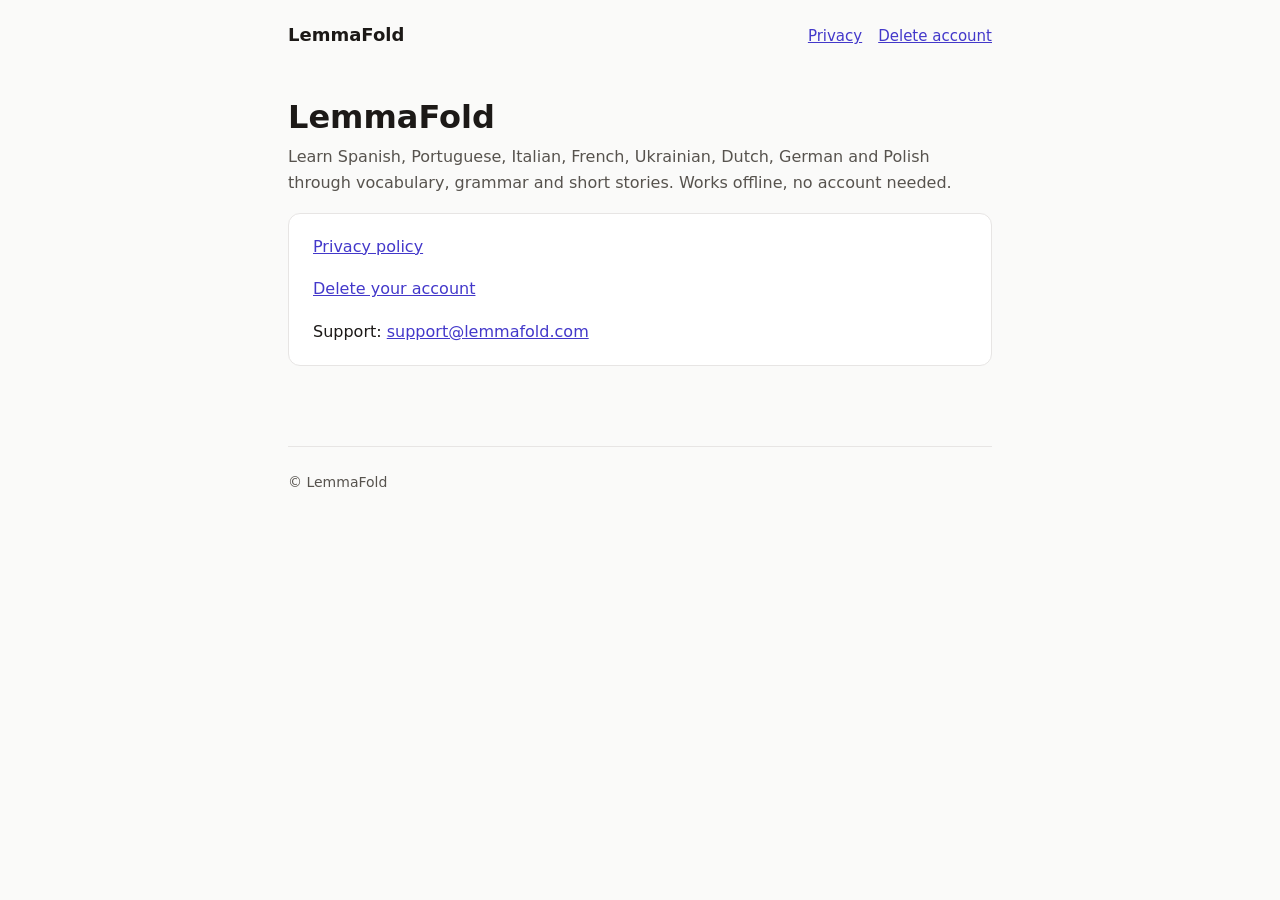
==== index.html @ ff09123e "initial commit" ====
<!doctype html>
<html lang="en">
  <head>
    <meta charset="utf-8" />
    <meta name="viewport" content="width=device-width, initial-scale=1" />
    <title>LemmaFold</title>
    <meta name="description" content="LemmaFold - learn languages through vocabulary, grammar and stories." />
    <link rel="stylesheet" href="style.css" />
  </head>
  <body>
    <header class="site">
      <a class="brand" href="./">LemmaFold</a>
      <nav>
        <a href="privacy.html">Privacy</a>
        <a href="delete-account.html">Delete account</a>
      </nav>
    </header>

    <main>
      <h1>LemmaFold</h1>
      <p class="muted">
        Learn Spanish, Portuguese, Italian, French, Ukrainian, Dutch, German and Polish through
        vocabulary, grammar and short stories. Works offline, no account needed.
      </p>

      <div class="card">
        <p><a href="privacy.html">Privacy policy</a></p>
        <p><a href="delete-account.html">Delete your account</a></p>
        <p>Support: <a href="mailto:support@lemmafold.com">support@lemmafold.com</a></p>
      </div>
    </main>

    <footer>© LemmaFold</footer>
  </body>
</html>
---- style.css ----
:root {
  --bg: #fafaf9;
  --card: #ffffff;
  --fg: #1c1917;
  --fg-muted: #57534e;
  --border: #e7e5e4;
  --accent: #4338ca;
  --danger-bg: #fef2f2;
  --danger-border: #fecaca;
  color-scheme: light dark;
}

@media (prefers-color-scheme: dark) {
  :root {
    --bg: #0c0a09;
    --card: #1c1917;
    --fg: #f5f5f4;
    --fg-muted: #a8a29e;
    --border: #292524;
    --accent: #a5b4fc;
    --danger-bg: #2a1215;
    --danger-border: #5c1d24;
  }
}

* {
  box-sizing: border-box;
}

body {
  margin: 0;
  background: var(--bg);
  color: var(--fg);
  font: 16px/1.65 system-ui, -apple-system, 'Segoe UI', Roboto, sans-serif;
  padding-inline: 16px;
}

main {
  max-width: 44rem;
  margin: 0 auto;
  padding-block: 48px 64px;
}

header.site {
  max-width: 44rem;
  margin: 0 auto;
  padding-block: 20px 0;
  display: flex;
  flex-wrap: wrap;
  gap: 8px 20px;
  align-items: baseline;
}

header.site .brand {
  font-weight: 700;
  font-size: 1.125rem;
  color: var(--fg);
  text-decoration: none;
  margin-right: auto;
}

header.site nav {
  display: flex;
  gap: 16px;
  font-size: 0.9375rem;
}

h1 {
  font-size: 2rem;
  line-height: 1.2;
  margin: 0 0 8px;
}

h2 {
  font-size: 1.25rem;
  margin: 40px 0 8px;
}

h3 {
  font-size: 1rem;
  margin: 24px 0 4px;
}

p,
ul,
ol {
  margin: 0 0 16px;
}

li + li {
  margin-top: 6px;
}

a {
  color: var(--accent);
}

.muted {
  color: var(--fg-muted);
}

.card {
  background: var(--card);
  border: 1px solid var(--border);
  border-radius: 12px;
  padding: 20px 24px;
  margin: 16px 0;
}

.card > :last-child {
  margin-bottom: 0;
}

.card.danger {
  background: var(--danger-bg);
  border-color: var(--danger-border);
}

.table-wrap {
  overflow-x: auto;
  margin: 0 0 16px;
}

table {
  border-collapse: collapse;
  width: 100%;
  min-width: 32rem;
  font-size: 0.9375rem;
}

th,
td {
  text-align: left;
  vertical-align: top;
  padding: 10px 12px;
  border-bottom: 1px solid var(--border);
}

th {
  font-weight: 600;
}

footer {
  max-width: 44rem;
  margin: 0 auto;
  padding-block: 24px 40px;
  border-top: 1px solid var(--border);
  font-size: 0.875rem;
  color: var(--fg-muted);
}
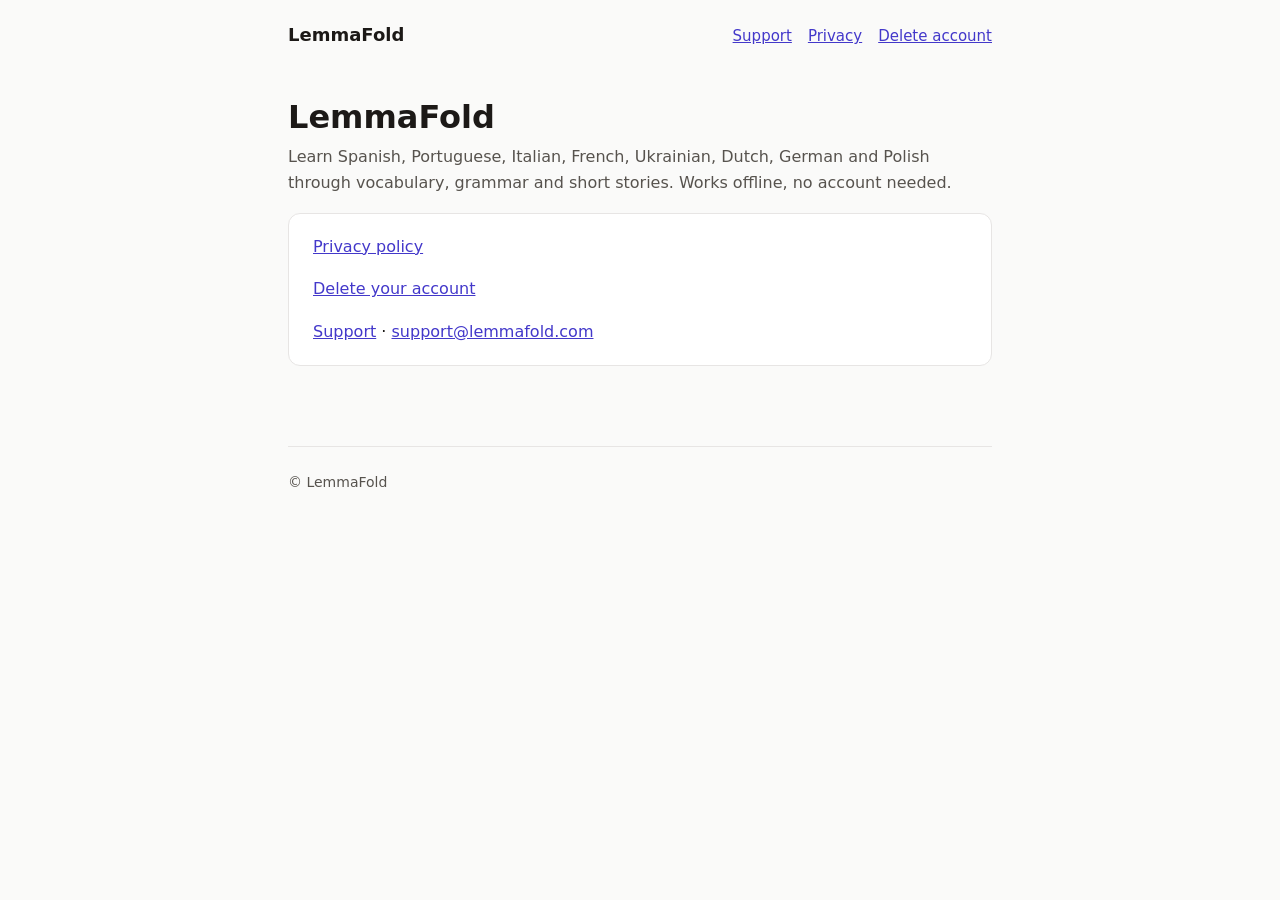
==== commit 3d6fef18: "feat: support page" ====
--- a/index.html
+++ b/index.html
@@ -9,10 +9,11 @@
   </head>
   <body>
     <header class="site">
-      <a class="brand" href="./">LemmaFold</a>
+      <a class="brand" href="/">LemmaFold</a>
       <nav>
-        <a href="privacy.html">Privacy</a>
-        <a href="delete-account.html">Delete account</a>
+        <a href="/support">Support</a>
+        <a href="/privacy">Privacy</a>
+        <a href="/delete-account">Delete account</a>
       </nav>
     </header>
 
@@ -24,9 +25,9 @@
       </p>
 
       <div class="card">
-        <p><a href="privacy.html">Privacy policy</a></p>
-        <p><a href="delete-account.html">Delete your account</a></p>
-        <p>Support: <a href="mailto:support@lemmafold.com">support@lemmafold.com</a></p>
+        <p><a href="/privacy">Privacy policy</a></p>
+        <p><a href="/delete-account">Delete your account</a></p>
+        <p><a href="/support">Support</a> · <a href="mailto:support@lemmafold.com">support@lemmafold.com</a></p>
       </div>
     </main>
 
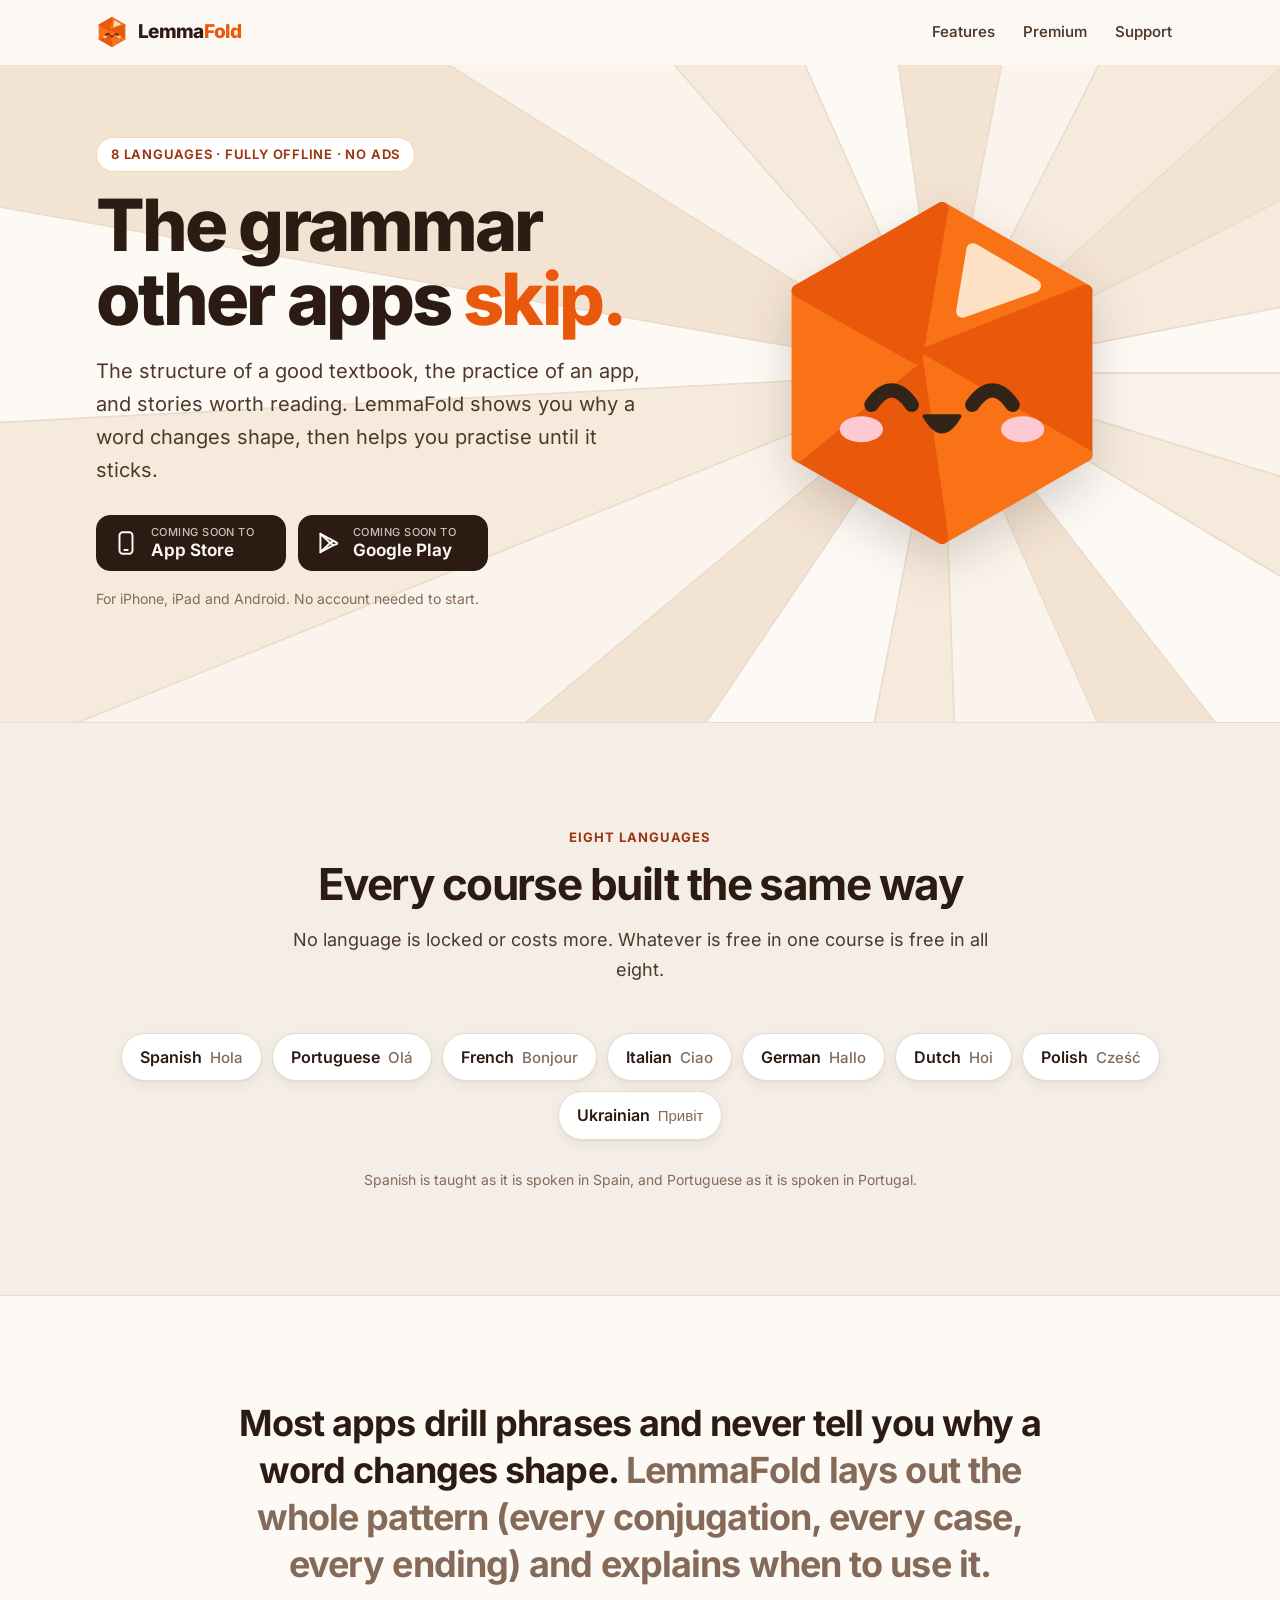
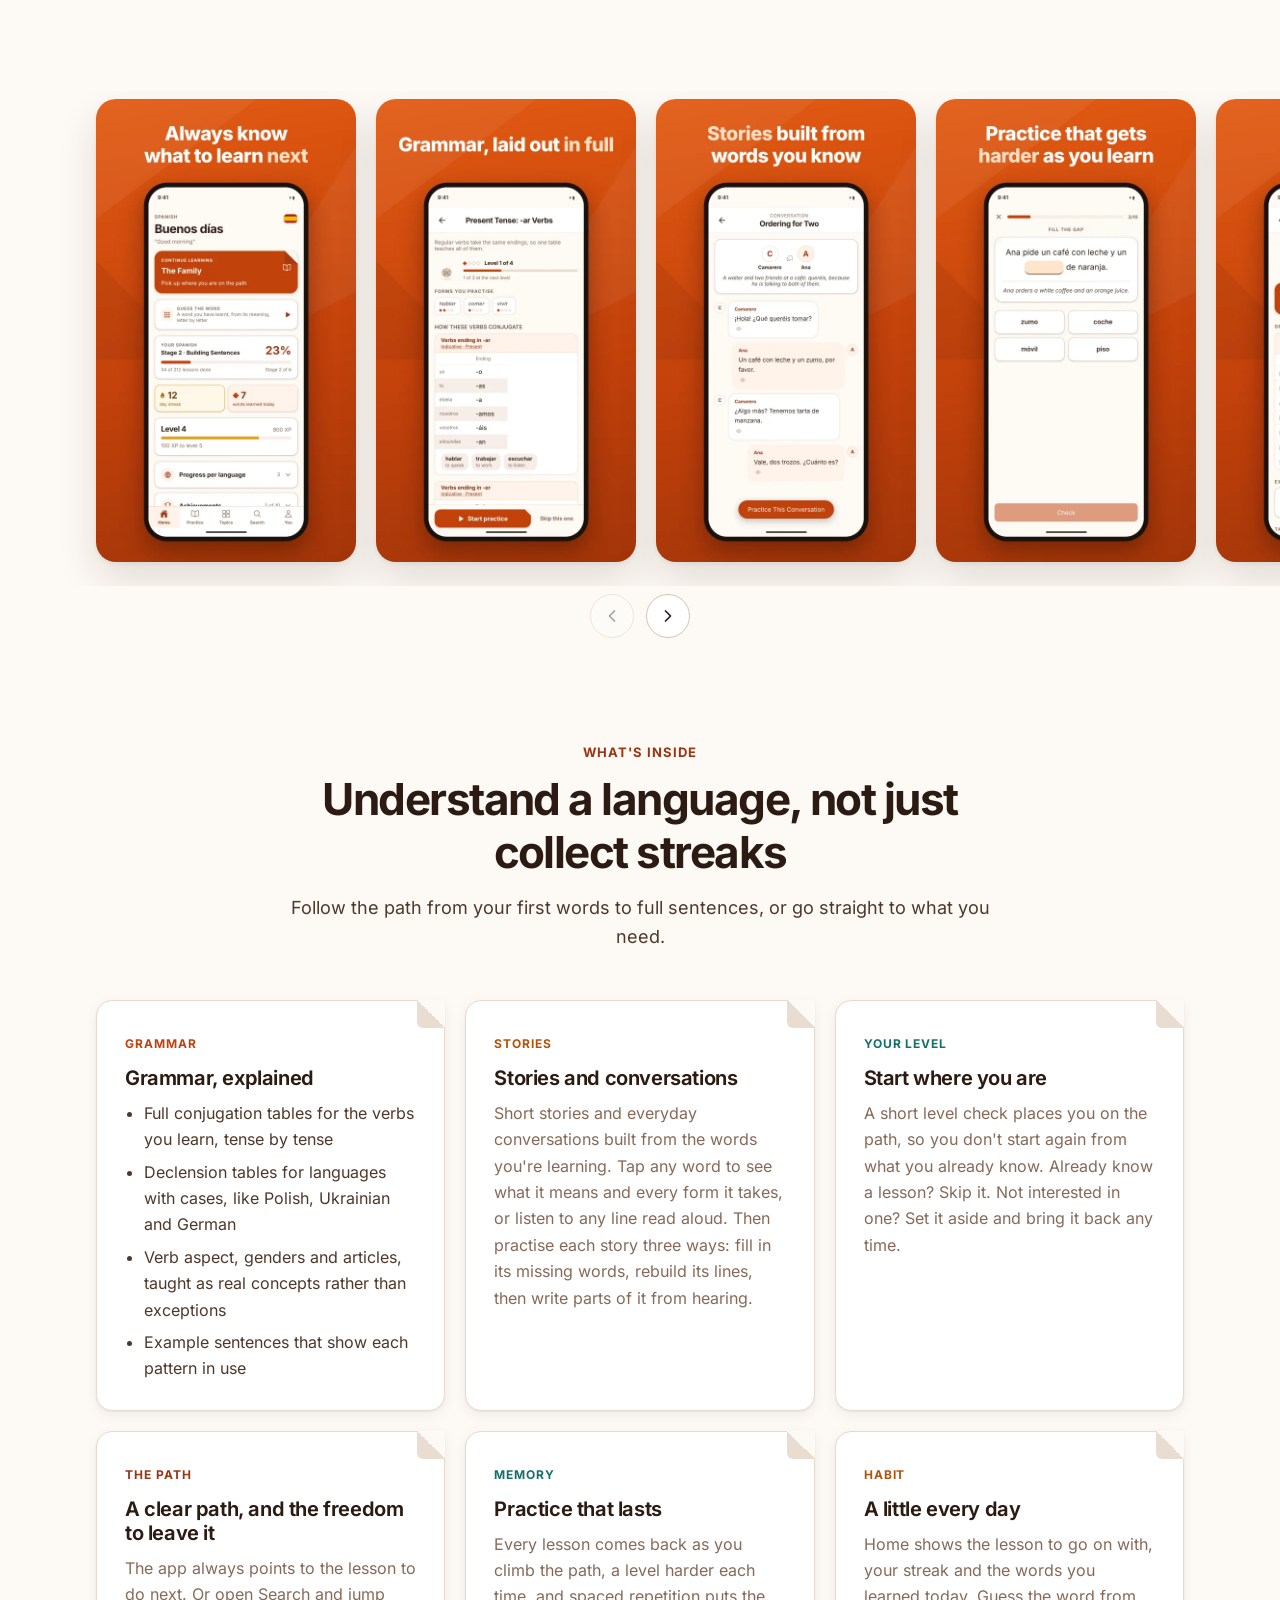
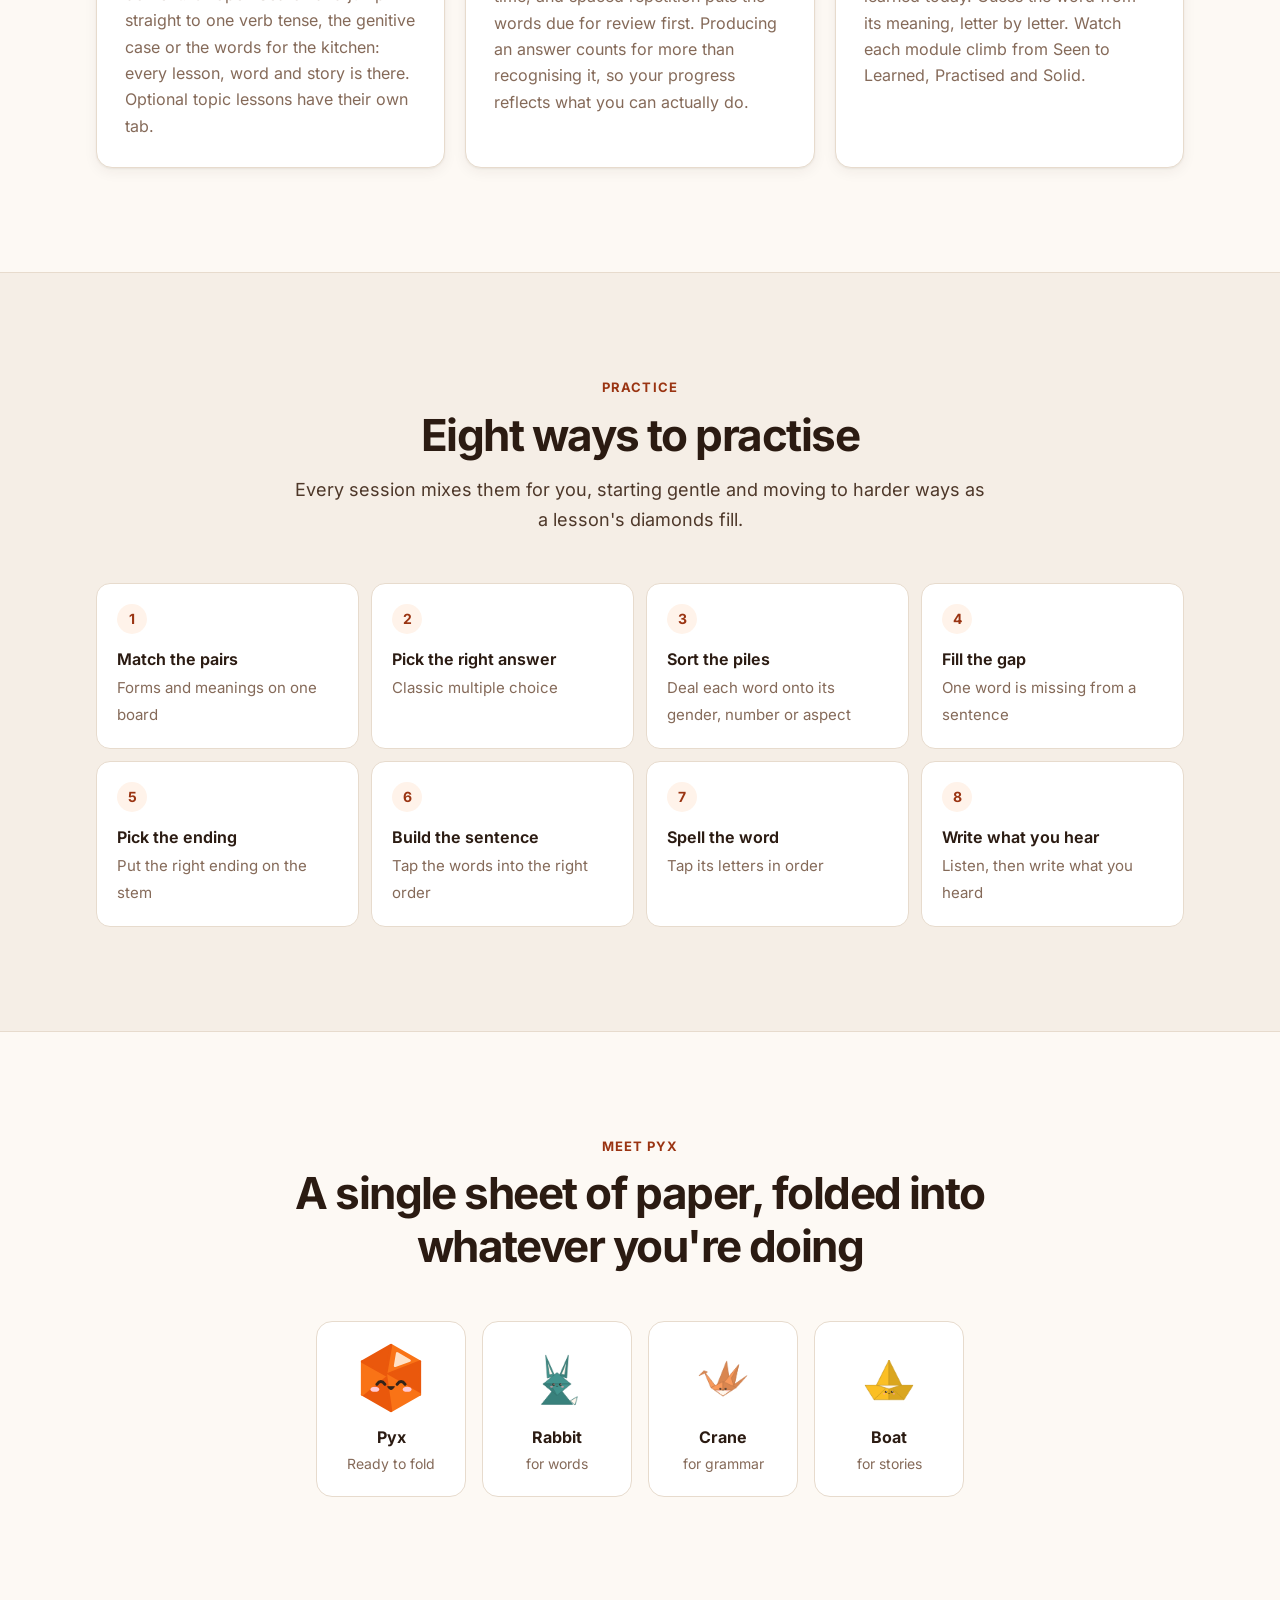
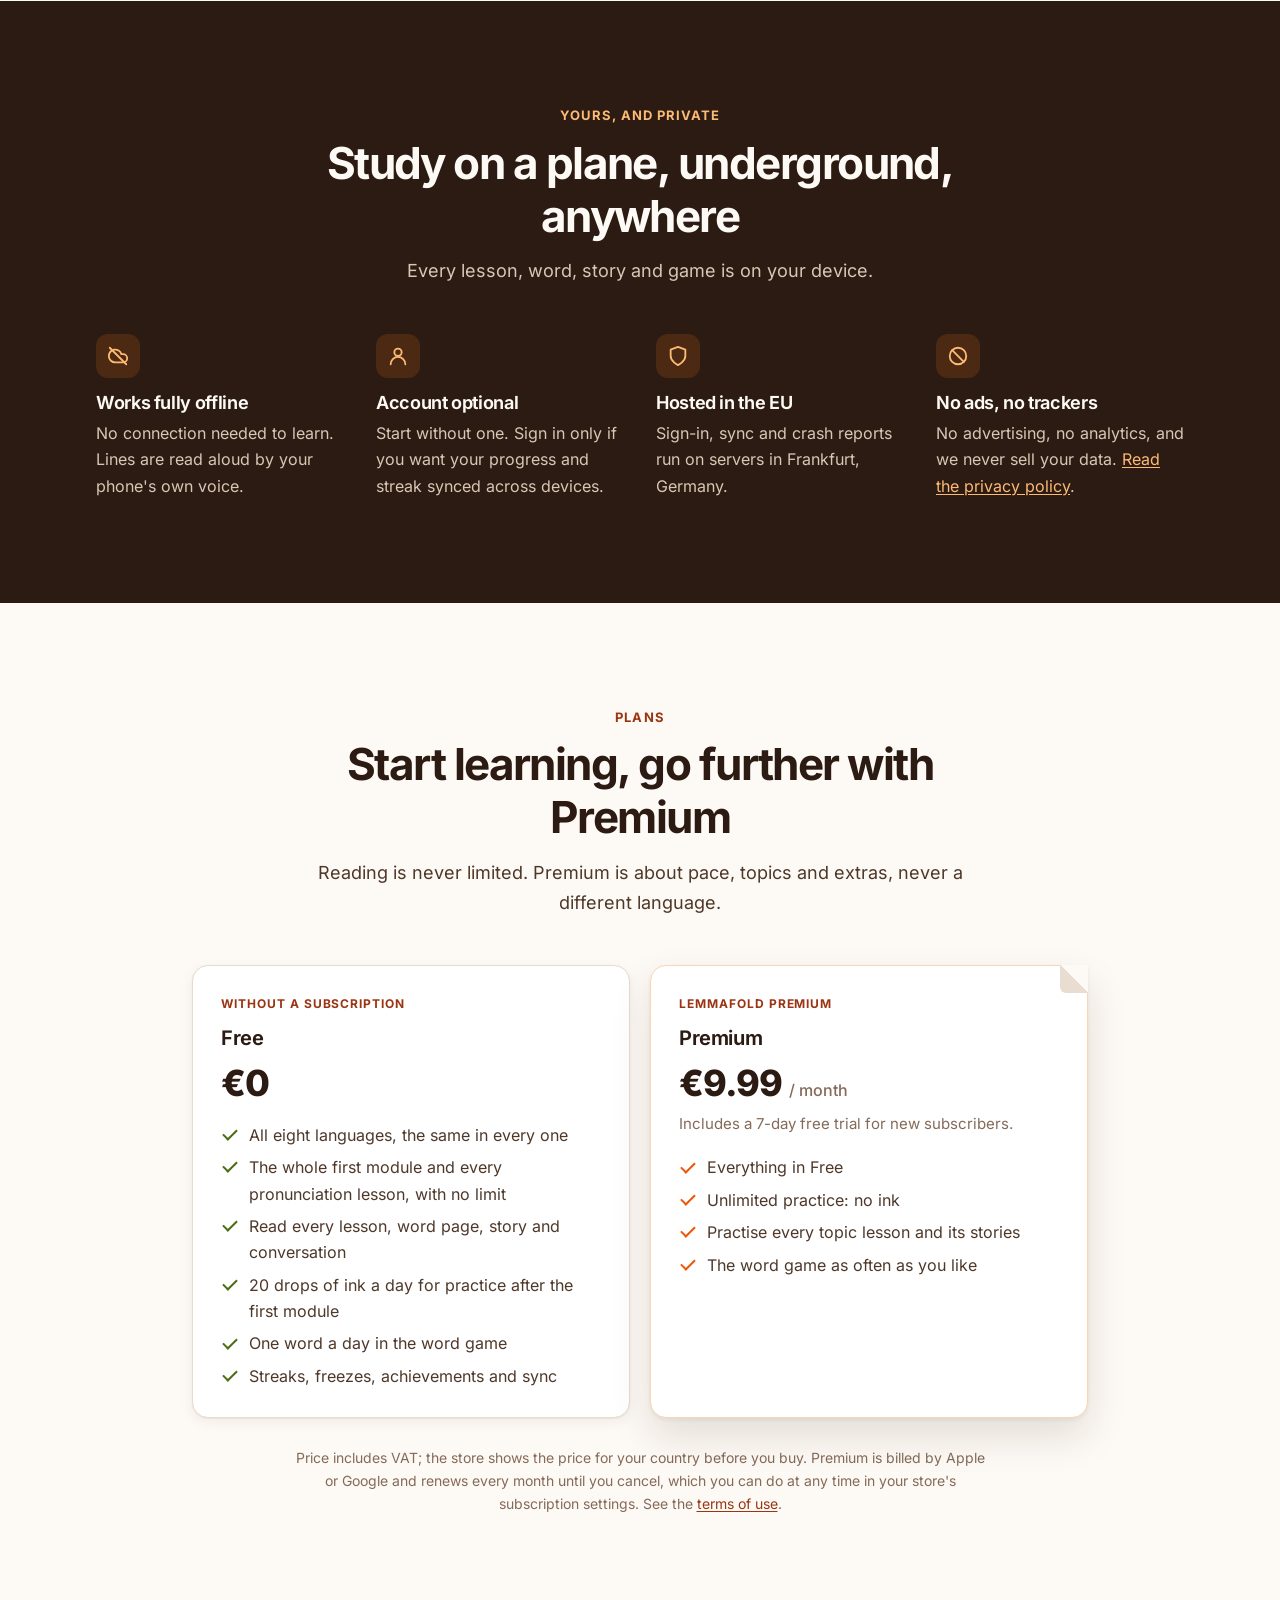
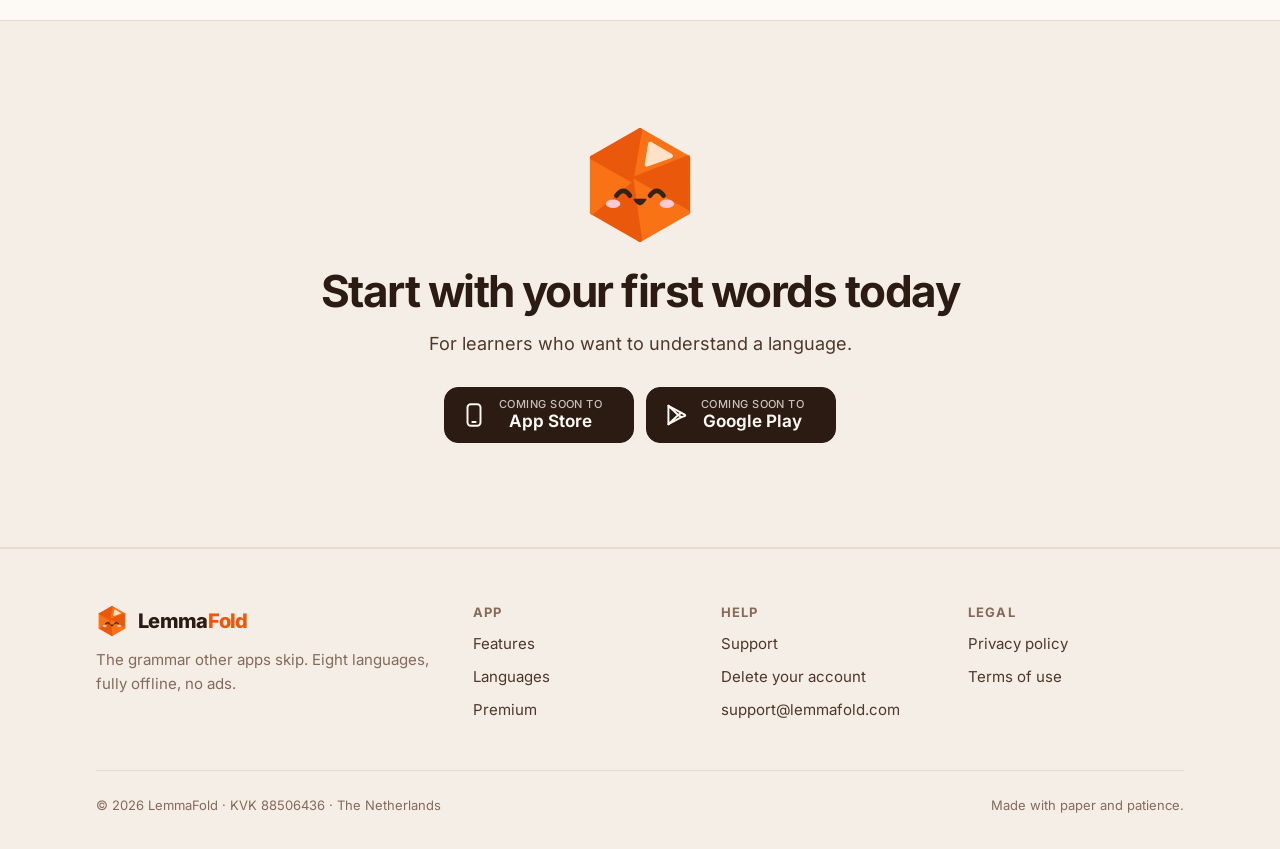
==== commit baf5f42e: "feat: update page design and add ToS" ====
--- a/index.html
+++ b/index.html
@@ -3,34 +3,445 @@
   <head>
     <meta charset="utf-8" />
     <meta name="viewport" content="width=device-width, initial-scale=1" />
-    <title>LemmaFold</title>
-    <meta name="description" content="LemmaFold - learn languages through vocabulary, grammar and stories." />
+    <title>LemmaFold - the grammar other language apps skip</title>
+    <meta
+      name="description"
+      content="Learn Spanish, Portuguese, French, Italian, German, Dutch, Polish or Ukrainian with full grammar tables, stories built from words you know, and eight ways to practise. Fully offline, no ads."
+    />
+    <meta name="theme-color" content="#fdf9f4" media="(prefers-color-scheme: light)" />
+    <meta name="theme-color" content="#1a120d" media="(prefers-color-scheme: dark)" />
+    <link rel="icon" href="assets/pyx.svg" type="image/svg+xml" />
+    <link rel="icon" href="assets/favicon-48.png" sizes="48x48" type="image/png" />
+    <link rel="apple-touch-icon" href="assets/apple-touch-icon.png" />
+    <link rel="canonical" href="https://lemmafold.com/" />
+    <meta property="og:type" content="website" />
+    <meta property="og:site_name" content="LemmaFold" />
+    <meta property="og:title" content="LemmaFold - the grammar other language apps skip" />
+    <meta
+      property="og:description"
+      content="Eight languages, full grammar, stories worth reading. Fully offline, no ads."
+    />
+    <meta property="og:url" content="https://lemmafold.com/" />
+    <meta property="og:image" content="https://lemmafold.com/assets/og-image.png" />
+    <meta property="og:image:width" content="1024" />
+    <meta property="og:image:height" content="500" />
+    <meta name="twitter:card" content="summary_large_image" />
+    <link rel="preload" href="assets/fonts/inter-latin.woff2" as="font" type="font/woff2" crossorigin />
     <link rel="stylesheet" href="style.css" />
   </head>
-  <body>
+  <body class="home">
+    <a class="skip-link" href="#main">Skip to content</a>
+
     <header class="site">
-      <a class="brand" href="/">LemmaFold</a>
-      <nav>
-        <a href="/support">Support</a>
-        <a href="/privacy">Privacy</a>
-        <a href="/delete-account">Delete account</a>
-      </nav>
+      <div class="wrap">
+        <a class="brand wordmark" href="/" aria-label="LemmaFold home">
+          <img src="assets/pyx.svg" alt="" width="32" height="32" />
+          <span>Lemma<span class="fold">Fold</span></span>
+        </a>
+        <nav aria-label="Main">
+          <a class="nav-optional" href="#features">Features</a>
+          <a class="nav-optional" href="#premium">Premium</a>
+          <a href="/support">Support</a>
+        </nav>
+      </div>
     </header>
 
-    <main>
-      <h1>LemmaFold</h1>
-      <p class="muted">
-        Learn Spanish, Portuguese, Italian, French, Ukrainian, Dutch, German and Polish through
-        vocabulary, grammar and short stories. Works offline, no account needed.
-      </p>
-
-      <div class="card">
-        <p><a href="/privacy">Privacy policy</a></p>
-        <p><a href="/delete-account">Delete your account</a></p>
-        <p><a href="/support">Support</a> · <a href="mailto:support@lemmafold.com">support@lemmafold.com</a></p>
+    <main id="main">
+      <!-- Hero -->
+      <section class="hero">
+        <div class="wrap">
+          <div class="hero-art">
+            <svg class="rays" viewBox="-1200 -1200 2400 2400" aria-hidden="true" focusable="false">
+              <style>
+                .r1 { fill: var(--ray-1); } .r2 { fill: var(--ray-2); }
+                .r3 { fill: var(--ray-3); } .r4 { fill: var(--ray-4); }
+                .rays g { stroke: var(--ray-line); stroke-width: 1.5; }
+              </style>
+              <g>
+                <polygon class="r1" points="0,0 1700,0 1626,497" />
+                <polygon class="r2" points="0,0 1626,497 1457,876" />
+                <polygon class="r3" points="0,0 1457,876 1047,1340" />
+                <polygon class="r4" points="0,0 1047,1340 691,1553" />
+                <polygon class="r1" points="0,0 691,1553 59,1699" />
+                <polygon class="r2" points="0,0 59,1699 -324,1669" />
+                <polygon class="r3" points="0,0 -324,1669 -951,1409" />
+                <polygon class="r4" points="0,0 -951,1409 -1302,1093" />
+                <polygon class="r1" points="0,0 -1302,1093 -1576,637" />
+                <polygon class="r2" points="0,0 -1576,637 -1698,89" />
+                <polygon class="r3" points="0,0 -1698,89 -1674,-295" />
+                <polygon class="r4" points="0,0 -1674,-295 -1442,-901" />
+                <polygon class="r1" points="0,0 -1442,-901 -1115,-1283" />
+                <polygon class="r2" points="0,0 -1115,-1283 -691,-1553" />
+                <polygon class="r3" points="0,0 -691,-1553 -237,-1683" />
+                <polygon class="r4" points="0,0 -237,-1683 324,-1669" />
+                <polygon class="r1" points="0,0 324,-1669 772,-1515" />
+                <polygon class="r2" points="0,0 772,-1515 1263,-1138" />
+                <polygon class="r4" points="0,0 1263,-1138 1515,-772" />
+                <polygon class="r2" points="0,0 1515,-772 1669,-324" />
+                <polygon class="r3" points="0,0 1669,-324 1700,0" />
+              </g>
+            </svg>
+            <img class="pyx" src="assets/pyx.svg" alt="Pyx, LemmaFold's folded-paper mascot, smiling" width="360" height="360" />
+          </div>
+
+          <div class="hero-copy">
+            <span class="eyebrow">8 languages · fully offline · no ads</span>
+            <h1>The grammar other apps <em>skip.</em></h1>
+            <p class="lede">
+              The structure of a good textbook, the practice of an app, and stories worth reading.
+              LemmaFold shows you why a word changes shape, then helps you practise until it sticks.
+            </p>
+            <!--
+              Store buttons. When a store listing goes live, turn its <span class="store"> into
+              <a class="store" href="..."> and change "Coming soon to" to "Download on" / "Get it on":
+              Google Play: https://play.google.com/store/apps/details?id=com.lemmafold.app
+              App Store:   https://apps.apple.com/app/id<APP_ID>
+            -->
+            <div class="stores">
+              <span class="store" aria-label="Coming soon to the App Store">
+                <svg viewBox="0 0 24 24" fill="none" stroke="currentColor" stroke-width="1.8" stroke-linecap="round" stroke-linejoin="round" aria-hidden="true"><rect x="6" y="2" width="12" height="20" rx="3" /><path d="M10.5 18.5h3" /></svg>
+                <span><small>Coming soon to</small><b>App Store</b></span>
+              </span>
+              <span class="store" aria-label="Coming soon to Google Play">
+                <svg viewBox="0 0 24 24" fill="none" stroke="currentColor" stroke-width="1.8" stroke-linecap="round" stroke-linejoin="round" aria-hidden="true"><path d="M5 3.5v17l9-8.5-9-8.5z" /><path d="M5 3.5 17 10l-3 2M5 20.5 17 14l-3-2" /><path d="m17 10 3 1.6c.7.4.7 1 0 1.4L17 14" /></svg>
+                <span><small>Coming soon to</small><b>Google Play</b></span>
+              </span>
+            </div>
+            <p class="fine">For iPhone, iPad and Android. No account needed to start.</p>
+          </div>
+        </div>
+      </section>
+
+      <!-- Languages -->
+      <section class="band tint" id="languages" aria-labelledby="languages-title">
+        <div class="wrap">
+          <div class="section-head">
+            <span class="kicker">Eight languages</span>
+            <h2 id="languages-title">Every course built the same way</h2>
+            <p>No language is locked or costs more. Whatever is free in one course is free in all eight.</p>
+          </div>
+          <ul class="languages">
+            <li>Spanish <span lang="es">Hola</span></li>
+            <li>Portuguese <span lang="pt">Olá</span></li>
+            <li>French <span lang="fr">Bonjour</span></li>
+            <li>Italian <span lang="it">Ciao</span></li>
+            <li>German <span lang="de">Hallo</span></li>
+            <li>Dutch <span lang="nl">Hoi</span></li>
+            <li>Polish <span lang="pl">Cześć</span></li>
+            <li>Ukrainian <span lang="uk">Привіт</span></li>
+          </ul>
+          <p class="small-print">Spanish is taught as it is spoken in Spain, and Portuguese as it is spoken in Portugal.</p>
+        </div>
+      </section>
+
+      <!-- Statement -->
+      <section class="band">
+        <div class="wrap">
+          <p class="statement">
+            Most apps drill phrases and never tell you why a word changes shape.
+            <span>LemmaFold lays out the whole pattern (every conjugation, every case, every
+            ending) and explains when to use it.</span>
+          </p>
+        </div>
+      </section>
+
+      <!-- Screenshots -->
+      <section class="gallery" aria-label="Screenshots of the app">
+        <ul class="gallery-track" id="gallery" tabindex="0">
+          <li><img src="assets/screens/01-home.webp" width="540" height="960" loading="lazy" alt="Home screen: always know what to learn next, with your streak, words learned today and progress through the path" /></li>
+          <li><img src="assets/screens/02-grammar.webp" width="540" height="960" loading="lazy" alt="A grammar lesson laid out in full, with a complete conjugation table" /></li>
+          <li><img src="assets/screens/03-stories.webp" width="540" height="960" loading="lazy" alt="A short story built from words you know" /></li>
+          <li><img src="assets/screens/04-practice.webp" width="540" height="960" loading="lazy" alt="A practice question that gets harder as you learn" /></li>
+          <li><img src="assets/screens/05-word.webp" width="540" height="960" loading="lazy" alt="A word page showing every form of the word" /></li>
+          <li><img src="assets/screens/06-level-check.webp" width="540" height="960" loading="lazy" alt="The level check, to start at your level" /></li>
+          <li><img src="assets/screens/07-topics.webp" width="540" height="960" loading="lazy" alt="Topic lessons you choose, beside the main path" /></li>
+          <li><img src="assets/screens/08-languages.webp" width="540" height="960" loading="lazy" alt="The eight languages, offline and ad-free" /></li>
+        </ul>
+        <div class="gallery-nav">
+          <button type="button" data-dir="-1" aria-label="Previous screenshots" aria-controls="gallery">
+            <svg viewBox="0 0 24 24" fill="none" stroke="currentColor" stroke-width="2" stroke-linecap="round" stroke-linejoin="round" aria-hidden="true"><path d="m15 18-6-6 6-6" /></svg>
+          </button>
+          <button type="button" data-dir="1" aria-label="Next screenshots" aria-controls="gallery">
+            <svg viewBox="0 0 24 24" fill="none" stroke="currentColor" stroke-width="2" stroke-linecap="round" stroke-linejoin="round" aria-hidden="true"><path d="m9 18 6-6-6-6" /></svg>
+          </button>
+        </div>
+      </section>
+
+      <!-- Features -->
+      <section class="band" id="features" aria-labelledby="features-title">
+        <div class="wrap">
+          <div class="section-head">
+            <span class="kicker">What's inside</span>
+            <h2 id="features-title">Understand a language, not just collect streaks</h2>
+            <p>Follow the path from your first words to full sentences, or go straight to what you need.</p>
+          </div>
+
+          <div class="grid three">
+            <article class="paper folded">
+              <span class="tag grammar">Grammar</span>
+              <h3>Grammar, explained</h3>
+              <ul>
+                <li>Full conjugation tables for the verbs you learn, tense by tense</li>
+                <li>Declension tables for languages with cases, like Polish, Ukrainian and German</li>
+                <li>Verb aspect, genders and articles, taught as real concepts rather than exceptions</li>
+                <li>Example sentences that show each pattern in use</li>
+              </ul>
+            </article>
+
+            <article class="paper folded">
+              <span class="tag stories">Stories</span>
+              <h3>Stories and conversations</h3>
+              <p class="muted">
+                Short stories and everyday conversations built from the words you're learning. Tap any
+                word to see what it means and every form it takes, or listen to any line read aloud.
+                Then practise each story three ways: fill in its missing words, rebuild its lines, then
+                write parts of it from hearing.
+              </p>
+            </article>
+
+            <article class="paper folded">
+              <span class="tag vocabulary">Your level</span>
+              <h3>Start where you are</h3>
+              <p class="muted">
+                A short level check places you on the path, so you don't start again from what you
+                already know. Already know a lesson? Skip it. Not interested in one? Set it aside and
+                bring it back any time.
+              </p>
+            </article>
+
+            <article class="paper folded">
+              <span class="tag">The path</span>
+              <h3>A clear path, and the freedom to leave it</h3>
+              <p class="muted">
+                The app always points to the lesson to do next. Or open Search and jump straight to one
+                verb tense, the genitive case or the words for the kitchen: every lesson, word and story
+                is there. Optional topic lessons have their own tab.
+              </p>
+            </article>
+
+            <article class="paper folded">
+              <span class="tag vocabulary">Memory</span>
+              <h3>Practice that lasts</h3>
+              <p class="muted">
+                Every lesson comes back as you climb the path, a level harder each time, and spaced
+                repetition puts the words due for review first. Producing an answer counts for more than
+                recognising it, so your progress reflects what you can actually do.
+              </p>
+            </article>
+
+            <article class="paper folded">
+              <span class="tag stories">Habit</span>
+              <h3>A little every day</h3>
+              <p class="muted">
+                Home shows the lesson to go on with, your streak and the words you learned today. Guess
+                the word from its meaning, letter by letter. Watch each module climb from Seen to
+                Learned, Practised and Solid.
+              </p>
+            </article>
+          </div>
+        </div>
+      </section>
+
+      <!-- Practice modes -->
+      <section class="band tint" aria-labelledby="modes-title">
+        <div class="wrap">
+          <div class="section-head">
+            <span class="kicker">Practice</span>
+            <h2 id="modes-title">Eight ways to practise</h2>
+            <p>Every session mixes them for you, starting gentle and moving to harder ways as a lesson's diamonds fill.</p>
+          </div>
+          <ol class="modes">
+            <li><b>Match the pairs</b><span>Forms and meanings on one board</span></li>
+            <li><b>Pick the right answer</b><span>Classic multiple choice</span></li>
+            <li><b>Sort the piles</b><span>Deal each word onto its gender, number or aspect</span></li>
+            <li><b>Fill the gap</b><span>One word is missing from a sentence</span></li>
+            <li><b>Pick the ending</b><span>Put the right ending on the stem</span></li>
+            <li><b>Build the sentence</b><span>Tap the words into the right order</span></li>
+            <li><b>Spell the word</b><span>Tap its letters in order</span></li>
+            <li><b>Write what you hear</b><span>Listen, then write what you heard</span></li>
+          </ol>
+        </div>
+      </section>
+
+      <!-- Meet Pyx -->
+      <section class="band" aria-labelledby="pyx-title">
+        <div class="wrap">
+          <div class="section-head">
+            <span class="kicker">Meet Pyx</span>
+            <h2 id="pyx-title">A single sheet of paper, folded into whatever you're doing</h2>
+          </div>
+          <ul class="pyx-row">
+            <li><img src="assets/pyx.svg" alt="" width="72" height="72" /><b>Pyx</b><span>Ready to fold</span></li>
+            <li><img src="assets/pyx/rabbit.png" alt="" width="72" height="72" /><b>Rabbit</b><span>for words</span></li>
+            <li><img src="assets/pyx/crane.png" alt="" width="72" height="72" /><b>Crane</b><span>for grammar</span></li>
+            <li><img src="assets/pyx/boat.png" alt="" width="72" height="72" /><b>Boat</b><span>for stories</span></li>
+          </ul>
+        </div>
+      </section>
+
+      <!-- Private -->
+      <section class="band ink" aria-labelledby="private-title">
+        <div class="wrap">
+          <div class="section-head">
+            <span class="kicker">Yours, and private</span>
+            <h2 id="private-title">Study on a plane, underground, anywhere</h2>
+            <p>Every lesson, word, story and game is on your device.</p>
+          </div>
+          <div class="points">
+            <div>
+              <div class="icon"><svg viewBox="0 0 24 24" fill="none" stroke="currentColor" stroke-width="2" stroke-linecap="round" stroke-linejoin="round" aria-hidden="true"><path d="M17.5 19H9a7 7 0 1 1 6.71-9h1.79a4.5 4.5 0 1 1 0 9Z" /><path d="m3 3 18 18" /></svg></div>
+              <h3>Works fully offline</h3>
+              <p>No connection needed to learn. Lines are read aloud by your phone's own voice.</p>
+            </div>
+            <div>
+              <div class="icon"><svg viewBox="0 0 24 24" fill="none" stroke="currentColor" stroke-width="2" stroke-linecap="round" stroke-linejoin="round" aria-hidden="true"><circle cx="12" cy="8" r="4" /><path d="M4 21a8 8 0 0 1 16 0" /></svg></div>
+              <h3>Account optional</h3>
+              <p>Start without one. Sign in only if you want your progress and streak synced across devices.</p>
+            </div>
+            <div>
+              <div class="icon"><svg viewBox="0 0 24 24" fill="none" stroke="currentColor" stroke-width="2" stroke-linecap="round" stroke-linejoin="round" aria-hidden="true"><path d="M12 22s8-4 8-10V5l-8-3-8 3v7c0 6 8 10 8 10Z" /></svg></div>
+              <h3>Hosted in the EU</h3>
+              <p>Sign-in, sync and crash reports run on servers in Frankfurt, Germany.</p>
+            </div>
+            <div>
+              <div class="icon"><svg viewBox="0 0 24 24" fill="none" stroke="currentColor" stroke-width="2" stroke-linecap="round" stroke-linejoin="round" aria-hidden="true"><circle cx="12" cy="12" r="9" /><path d="m5.7 5.7 12.6 12.6" /></svg></div>
+              <h3>No ads, no trackers</h3>
+              <p>No advertising, no analytics, and we never sell your data. <a href="/privacy">Read the privacy policy</a>.</p>
+            </div>
+          </div>
+        </div>
+      </section>
+
+      <!-- Premium -->
+      <section class="band" id="premium" aria-labelledby="premium-title">
+        <div class="wrap">
+          <div class="section-head">
+            <span class="kicker">Plans</span>
+            <h2 id="premium-title">Start learning, go further with Premium</h2>
+            <p>Reading is never limited. Premium is about pace, topics and extras, never a different language.</p>
+          </div>
+
+          <div class="plans">
+            <article class="paper plan">
+              <span class="tag">Without a subscription</span>
+              <h3>Free</h3>
+              <p class="price">€0</p>
+              <ul>
+                <li>All eight languages, the same in every one</li>
+                <li>The whole first module and every pronunciation lesson, with no limit</li>
+                <li>Read every lesson, word page, story and conversation</li>
+                <li>20 drops of ink a day for practice after the first module</li>
+                <li>One word a day in the word game</li>
+                <li>Streaks, freezes, achievements and sync</li>
+              </ul>
+            </article>
+
+            <article class="paper plan premium folded">
+              <span class="tag">LemmaFold Premium</span>
+              <h3>Premium</h3>
+              <p class="price">€9.99 <small>/ month</small></p>
+              <p class="trial">Includes a 7-day free trial for new subscribers.</p>
+              <ul>
+                <li>Everything in Free</li>
+                <li>Unlimited practice: no ink</li>
+                <li>Practise every topic lesson and its stories</li>
+                <li>The word game as often as you like</li>
+              </ul>
+            </article>
+          </div>
+
+          <p class="small-print">
+            Price includes VAT; the store shows the price for your country before you buy. Premium is
+            billed by Apple or Google and renews every month until you cancel, which you can do at
+            any time in your store's subscription settings. See the <a href="/terms#subscriptions">terms of use</a>.
+          </p>
+        </div>
+      </section>
+
+      <!-- CTA -->
+      <section class="band tint cta">
+        <div class="wrap">
+          <img class="pyx" src="assets/pyx.svg" alt="" width="120" height="120" />
+          <h2>Start with your first words today</h2>
+          <p>For learners who want to understand a language.</p>
+          <div class="stores">
+            <span class="store" aria-label="Coming soon to the App Store">
+              <svg viewBox="0 0 24 24" fill="none" stroke="currentColor" stroke-width="1.8" stroke-linecap="round" stroke-linejoin="round" aria-hidden="true"><rect x="6" y="2" width="12" height="20" rx="3" /><path d="M10.5 18.5h3" /></svg>
+              <span><small>Coming soon to</small><b>App Store</b></span>
+            </span>
+            <span class="store" aria-label="Coming soon to Google Play">
+              <svg viewBox="0 0 24 24" fill="none" stroke="currentColor" stroke-width="1.8" stroke-linecap="round" stroke-linejoin="round" aria-hidden="true"><path d="M5 3.5v17l9-8.5-9-8.5z" /><path d="M5 3.5 17 10l-3 2M5 20.5 17 14l-3-2" /><path d="m17 10 3 1.6c.7.4.7 1 0 1.4L17 14" /></svg>
+              <span><small>Coming soon to</small><b>Google Play</b></span>
+            </span>
+          </div>
+        </div>
+      </section>
+    </main>
+
+    <footer class="site">
+      <div class="wrap">
+        <div class="footer-grid">
+          <div class="footer-brand">
+            <a class="brand wordmark" href="/"><img src="assets/pyx.svg" alt="" width="32" height="32" /><span>Lemma<span class="fold">Fold</span></span></a>
+            <p>The grammar other apps skip. Eight languages, fully offline, no ads.</p>
+          </div>
+          <nav aria-labelledby="f-app">
+            <h2 id="f-app">App</h2>
+            <ul>
+              <li><a href="/#features">Features</a></li>
+              <li><a href="/#languages">Languages</a></li>
+              <li><a href="/#premium">Premium</a></li>
+            </ul>
+          </nav>
+          <nav aria-labelledby="f-help">
+            <h2 id="f-help">Help</h2>
+            <ul>
+              <li><a href="/support">Support</a></li>
+              <li><a href="/delete-account">Delete your account</a></li>
+              <li><a href="mailto:support@lemmafold.com">support@lemmafold.com</a></li>
+            </ul>
+          </nav>
+          <nav aria-labelledby="f-legal">
+            <h2 id="f-legal">Legal</h2>
+            <ul>
+              <li><a href="/privacy">Privacy policy</a></li>
+              <li><a href="/terms">Terms of use</a></li>
+            </ul>
+          </nav>
+        </div>
+        <div class="footer-bottom">
+          <span>© 2026 LemmaFold · KVK 88506436 · The Netherlands</span>
+          <span>Made with paper and patience.</span>
+        </div>
       </div>
-    </main>
-
-    <footer>© LemmaFold</footer>
+    </footer>
+
+    <script>
+      (function () {
+        var header = document.querySelector('header.site');
+        var onScroll = function () {
+          header.classList.toggle('scrolled', window.scrollY > 8);
+        };
+        window.addEventListener('scroll', onScroll, { passive: true });
+        onScroll();
+
+        var track = document.getElementById('gallery');
+        var buttons = document.querySelectorAll('.gallery-nav button');
+        var update = function () {
+          var max = track.scrollWidth - track.clientWidth - 2;
+          buttons[0].disabled = track.scrollLeft <= 2;
+          buttons[1].disabled = track.scrollLeft >= max;
+        };
+        buttons.forEach(function (b) {
+          b.addEventListener('click', function () {
+            var step = track.clientWidth * 0.8 * Number(b.dataset.dir);
+            track.scrollBy({ left: step, behavior: 'smooth' });
+          });
+        });
+        track.addEventListener('scroll', update, { passive: true });
+        window.addEventListener('resize', update);
+        update();
+      })();
+    </script>
   </body>
 </html>
--- a/style.css
+++ b/style.css
@@ -1,83 +1,219 @@
+/*
+ * LemmaFold website.
+ *
+ * The palette is the app's (app/global.css in the app repo): warm paper rather
+ * than white, brown ink rather than black, a burnt orange accent. Nothing is a
+ * cool grey. Dark mode is the app's "lamplit paper".
+ */
+
+@font-face {
+  font-family: 'Inter';
+  font-style: normal;
+  font-weight: 100 900;
+  font-display: swap;
+  src: url('assets/fonts/inter-latin-ext.woff2') format('woff2-variations');
+  unicode-range: U+0100-02BA, U+02BD-02C5, U+02C7-02CC, U+02CE-02D7, U+02DD-02FF, U+0304, U+0308,
+    U+0329, U+1D00-1DBF, U+1E00-1E9F, U+1EF2-1EFF, U+2020, U+20A0-20AB, U+20AD-20C0, U+2113,
+    U+2C60-2C7F, U+A720-A7FF;
+}
+
+@font-face {
+  font-family: 'Inter';
+  font-style: normal;
+  font-weight: 100 900;
+  font-display: swap;
+  src: url('assets/fonts/inter-latin.woff2') format('woff2-variations');
+  unicode-range: U+0000-00FF, U+0131, U+0152-0153, U+02BB-02BC, U+02C6, U+02DA, U+02DC, U+0304,
+    U+0308, U+0329, U+2000-206F, U+20AC, U+2122, U+2191, U+2193, U+2212, U+2215, U+FEFF, U+FFFD;
+}
+
 :root {
-  --bg: #fafaf9;
+  /* Surfaces - paper, and the folds laid over it */
+  --page: #fdf9f4;
   --card: #ffffff;
-  --fg: #1c1917;
-  --fg-muted: #57534e;
-  --border: #e7e5e4;
-  --accent: #4338ca;
-  --danger-bg: #fef2f2;
-  --danger-border: #fecaca;
+  --muted: #f5eee6;
+  --muted-strong: #e8ddd0;
+  --inset: #f8f2ea;
+  --inverse: #2b1b12;
+  --on-inverse: #fdf9f4;
+  --on-inverse-muted: #d9c6b4;
+
+  /* Borders */
+  --border: #e7dbcd;
+  --border-emphasis: #d6c5b3;
+
+  /* Text - brown ink, never black */
+  --fg: #2b1b12;
+  --fg-body: #3d2a1e;
+  --fg-secondary: #4e382a;
+  --fg-muted: #856a59;
+
+  /* Accent */
+  --accent: #c2410c;
+  --accent-pressed: #9a3412;
+  --accent-fg: #9a3412;
+  --accent-muted: #fff3ea;
+  --accent-border: #fbd5b5;
+  --brand: #ea580c;
+  --on-accent: #ffffff;
+
+  /* States */
+  --success-fg: #4d6c14;
+  --success-subtle: #f6f9eb;
+  --success-border: #84a93d;
+  --danger-fg: #b23a22;
+  --danger-subtle: #fdf2ee;
+  --danger-border: #cd5c42;
+  --warning-subtle: #fef8e8;
+  --warning-border: #e0a21a;
+  --warning-fg: #a16207;
+
+  /* Lesson categories */
+  --cat-vocabulary: #15706b;
+  --cat-grammar: #c2410c;
+  --cat-stories: #b45309;
+
+  /* The rays behind Pyx */
+  --ray-1: #fbf4ec;
+  --ray-2: #f6eadd;
+  --ray-3: #fdf9f4;
+  --ray-4: #f3e3d2;
+  --ray-line: #ebdccb;
+
+  --shadow: 0 1px 2px rgb(43 27 18 / 0.06), 0 4px 14px rgb(43 27 18 / 0.06);
+  --shadow-lg: 0 2px 4px rgb(43 27 18 / 0.06), 0 18px 40px rgb(43 27 18 / 0.12);
+
+  --radius: 16px;
+  --font: 'Inter', -apple-system, BlinkMacSystemFont, 'Segoe UI', Roboto, sans-serif;
+
   color-scheme: light dark;
 }
 
 @media (prefers-color-scheme: dark) {
   :root {
-    --bg: #0c0a09;
-    --card: #1c1917;
-    --fg: #f5f5f4;
-    --fg-muted: #a8a29e;
-    --border: #292524;
-    --accent: #a5b4fc;
-    --danger-bg: #2a1215;
-    --danger-border: #5c1d24;
-  }
-}
-
-* {
+    /* Surfaces - lamplit paper */
+    --page: #1a120d;
+    --card: #261a13;
+    --muted: #2e2018;
+    --muted-strong: #402e22;
+    --inset: #261a13;
+    --inverse: #0f0a07;
+    --on-inverse: #fdf9f4;
+    --on-inverse-muted: #c6b09d;
+
+    --border: #402e22;
+    --border-emphasis: #5c4432;
+
+    --fg: #fdf9f4;
+    --fg-body: #f5ebe0;
+    --fg-secondary: #e2d2c3;
+    --fg-muted: #b09683;
+
+    --accent: #ea580c;
+    --accent-pressed: #c2410c;
+    --accent-fg: #fb923c;
+    --accent-muted: #382114;
+    --accent-border: #58301a;
+    --brand: #f97316;
+
+    --success-fg: #a6ce6e;
+    --success-subtle: #1f2614;
+    --success-border: #6e9c3a;
+    --danger-fg: #e88a76;
+    --danger-subtle: #2e1813;
+    --danger-border: #c45842;
+    --warning-subtle: #30210c;
+    --warning-border: #a16207;
+    --warning-fg: #f5b433;
+
+    --cat-vocabulary: #5eb8b2;
+    --cat-grammar: #fb923c;
+    --cat-stories: #fbbf24;
+
+    --ray-1: #21170f;
+    --ray-2: #281b13;
+    --ray-3: #1a120d;
+    --ray-4: #2e2018;
+    --ray-line: #33241a;
+
+    --shadow: 0 1px 2px rgb(0 0 0 / 0.3), 0 4px 14px rgb(0 0 0 / 0.25);
+    --shadow-lg: 0 2px 4px rgb(0 0 0 / 0.3), 0 18px 40px rgb(0 0 0 / 0.4);
+  }
+}
+
+/* ---------- Base ---------- */
+
+*,
+*::before,
+*::after {
   box-sizing: border-box;
+}
+
+html {
+  scroll-behavior: smooth;
+  -webkit-text-size-adjust: 100%;
+}
+
+@media (prefers-reduced-motion: reduce) {
+  html {
+    scroll-behavior: auto;
+  }
 }
 
 body {
   margin: 0;
-  background: var(--bg);
+  background: var(--page);
+  color: var(--fg-body);
+  font: 16px/1.65 var(--font);
+  font-feature-settings: 'cv11', 'ss01';
+  -webkit-font-smoothing: antialiased;
+  overflow-x: hidden;
+}
+
+img,
+svg {
+  display: block;
+  max-width: 100%;
+}
+
+a {
+  color: var(--accent-fg);
+  text-underline-offset: 0.15em;
+}
+
+a:hover {
+  color: var(--accent);
+}
+
+:focus-visible {
+  outline: 2px solid var(--brand);
+  outline-offset: 3px;
+  border-radius: 4px;
+}
+
+h1,
+h2,
+h3 {
   color: var(--fg);
-  font: 16px/1.65 system-ui, -apple-system, 'Segoe UI', Roboto, sans-serif;
-  padding-inline: 16px;
-}
-
-main {
-  max-width: 44rem;
-  margin: 0 auto;
-  padding-block: 48px 64px;
-}
-
-header.site {
-  max-width: 44rem;
-  margin: 0 auto;
-  padding-block: 20px 0;
-  display: flex;
-  flex-wrap: wrap;
-  gap: 8px 20px;
-  align-items: baseline;
-}
-
-header.site .brand {
-  font-weight: 700;
-  font-size: 1.125rem;
-  color: var(--fg);
-  text-decoration: none;
-  margin-right: auto;
-}
-
-header.site nav {
-  display: flex;
-  gap: 16px;
-  font-size: 0.9375rem;
+  letter-spacing: -0.02em;
+  line-height: 1.2;
 }
 
 h1 {
   font-size: 2rem;
-  line-height: 1.2;
+  font-weight: 800;
   margin: 0 0 8px;
 }
 
 h2 {
-  font-size: 1.25rem;
+  font-size: 1.375rem;
+  font-weight: 700;
   margin: 40px 0 8px;
 }
 
 h3 {
-  font-size: 1rem;
+  font-size: 1.0625rem;
+  font-weight: 650;
   margin: 24px 0 4px;
 }
 
@@ -91,20 +227,918 @@
   margin-top: 6px;
 }
 
-a {
-  color: var(--accent);
+strong {
+  color: var(--fg);
+  font-weight: 650;
 }
 
 .muted {
   color: var(--fg-muted);
+}
+
+.skip-link {
+  position: absolute;
+  left: 16px;
+  top: -48px;
+  z-index: 100;
+  padding: 8px 14px;
+  background: var(--inverse);
+  color: var(--on-inverse);
+  border-radius: 8px;
+}
+
+.skip-link:focus {
+  top: 12px;
+}
+
+.wrap {
+  max-width: 72rem;
+  margin: 0 auto;
+  padding-inline: 16px;
+}
+
+@media (min-width: 640px) {
+  .wrap {
+    padding-inline: 32px;
+  }
+}
+
+/* ---------- Brand ---------- */
+
+.wordmark {
+  font-weight: 800;
+  letter-spacing: -0.035em;
+  color: var(--fg);
+}
+
+.wordmark .fold {
+  color: var(--brand);
+}
+
+/* ---------- Header ---------- */
+
+header.site {
+  position: sticky;
+  top: 0;
+  z-index: 50;
+  background: color-mix(in srgb, var(--page) 86%, transparent);
+  backdrop-filter: saturate(1.4) blur(12px);
+  -webkit-backdrop-filter: saturate(1.4) blur(12px);
+  border-bottom: 1px solid transparent;
+  transition: border-color 0.2s;
+}
+
+header.site.scrolled,
+body:not(.home) header.site {
+  border-bottom-color: var(--border);
+}
+
+header.site .wrap {
+  display: flex;
+  align-items: center;
+  gap: 16px;
+  height: 64px;
+}
+
+header.site .brand {
+  display: flex;
+  align-items: center;
+  gap: 10px;
+  margin-right: auto;
+  text-decoration: none;
+  font-size: 1.1875rem;
+}
+
+header.site .brand svg {
+  width: 32px;
+  height: 32px;
+}
+
+header.site nav {
+  display: flex;
+  align-items: center;
+  gap: 4px;
+}
+
+header.site nav a {
+  color: var(--fg-secondary);
+  text-decoration: none;
+  font-size: 0.9375rem;
+  font-weight: 550;
+  padding: 8px 12px;
+  border-radius: 999px;
+}
+
+header.site nav a:hover {
+  color: var(--fg);
+  background: var(--muted);
+}
+
+header.site nav a[aria-current='page'] {
+  color: var(--accent-fg);
+  background: var(--accent-muted);
+}
+
+@media (max-width: 639px) {
+  header.site nav .nav-optional {
+    display: none;
+  }
+}
+
+/* ---------- Buttons and store pills ---------- */
+
+.btn {
+  display: inline-flex;
+  align-items: center;
+  gap: 8px;
+  padding: 12px 22px;
+  border-radius: 999px;
+  font-weight: 650;
+  font-size: 1rem;
+  text-decoration: none;
+  border: 1px solid transparent;
+  transition: background-color 0.15s, transform 0.15s;
+}
+
+.btn-primary {
+  background: var(--accent);
+  color: var(--on-accent);
+}
+
+.btn-primary:hover {
+  background: var(--accent-pressed);
+  color: var(--on-accent);
+}
+
+.btn-ghost {
+  color: var(--fg);
+  border-color: var(--border-emphasis);
+  background: var(--card);
+}
+
+.btn-ghost:hover {
+  color: var(--fg);
+  background: var(--muted);
+}
+
+.stores {
+  display: flex;
+  flex-wrap: wrap;
+  gap: 12px;
+}
+
+.store {
+  display: inline-flex;
+  align-items: center;
+  gap: 12px;
+  min-width: 190px;
+  padding: 10px 20px 10px 16px;
+  border-radius: 14px;
+  background: var(--inverse);
+  color: var(--on-inverse);
+  text-decoration: none;
+  line-height: 1.2;
+  border: 1px solid var(--inverse);
+}
+
+@media (prefers-color-scheme: dark) {
+  .store {
+    background: var(--card);
+    border-color: var(--border-emphasis);
+  }
+}
+
+a.store:hover {
+  color: var(--on-inverse);
+  transform: translateY(-1px);
+}
+
+.store svg {
+  width: 26px;
+  height: 26px;
+  flex: none;
+}
+
+.store small {
+  display: block;
+  font-size: 0.6875rem;
+  font-weight: 500;
+  letter-spacing: 0.04em;
+  text-transform: uppercase;
+  opacity: 0.75;
+}
+
+.store b {
+  display: block;
+  font-size: 1.0625rem;
+  font-weight: 650;
+}
+
+/* ---------- Hero ---------- */
+
+.hero {
+  position: relative;
+  overflow: hidden;
+  isolation: isolate;
+  padding-block: 32px 72px;
+}
+
+.hero .wrap {
+  display: grid;
+  gap: 24px;
+  align-items: center;
+}
+
+.hero-art {
+  position: relative;
+  display: grid;
+  place-items: center;
+  height: 260px;
+}
+
+.hero-art .rays {
+  position: absolute;
+  left: 50%;
+  top: 50%;
+  width: 2400px;
+  height: 2400px;
+  max-width: none;
+  transform: translate(-50%, -50%);
+  z-index: -1;
+}
+
+.hero-art .pyx {
+  width: 220px;
+  height: 220px;
+  filter: drop-shadow(0 18px 24px rgb(43 27 18 / 0.18));
+  animation: float 6s ease-in-out infinite;
+}
+
+@keyframes float {
+  0%,
+  100% {
+    transform: translateY(0) rotate(-2deg);
+  }
+  50% {
+    transform: translateY(-10px) rotate(2deg);
+  }
+}
+
+@media (prefers-reduced-motion: reduce) {
+  .hero-art .pyx {
+    animation: none;
+  }
+}
+
+.hero-copy {
+  text-align: center;
+}
+
+.eyebrow {
+  display: inline-block;
+  margin-bottom: 16px;
+  padding: 6px 14px;
+  border-radius: 999px;
+  background: var(--card);
+  border: 1px solid var(--accent-border);
+  color: var(--accent-fg);
+  font-size: 0.8125rem;
+  font-weight: 650;
+  letter-spacing: 0.06em;
+  text-transform: uppercase;
+}
+
+.hero h1 {
+  font-size: clamp(2.5rem, 8vw, 4.5rem);
+  letter-spacing: -0.04em;
+  line-height: 1.02;
+  margin: 0 0 20px;
+}
+
+.hero h1 em {
+  font-style: normal;
+  color: var(--brand);
+}
+
+.hero .lede {
+  font-size: clamp(1.0625rem, 2.2vw, 1.25rem);
+  color: var(--fg-secondary);
+  max-width: 34rem;
+  margin: 0 auto 28px;
+}
+
+.hero .stores {
+  justify-content: center;
+}
+
+.hero .fine {
+  margin: 16px 0 0;
+  font-size: 0.875rem;
+  color: var(--fg-muted);
+}
+
+@media (min-width: 900px) {
+  .hero {
+    padding-block: 72px 112px;
+  }
+
+  .hero .wrap {
+    grid-template-columns: 1.15fr 1fr;
+    gap: 48px;
+  }
+
+  .hero-copy {
+    text-align: left;
+    order: -1;
+  }
+
+  .hero .lede {
+    margin-inline: 0;
+  }
+
+  .hero .stores {
+    justify-content: flex-start;
+  }
+
+  .hero-art {
+    height: 440px;
+  }
+
+  .hero-art .pyx {
+    width: 360px;
+    height: 360px;
+  }
+}
+
+/* ---------- Sections ---------- */
+
+section.band {
+  padding-block: 72px;
+}
+
+@media (min-width: 900px) {
+  section.band {
+    padding-block: 104px;
+  }
+}
+
+section.band.tint {
+  background: var(--muted);
+  border-block: 1px solid var(--border);
+}
+
+.section-head {
+  max-width: 44rem;
+  margin: 0 auto 48px;
+  text-align: center;
+}
+
+.section-head .kicker {
+  display: block;
+  margin-bottom: 10px;
+  color: var(--accent-fg);
+  font-size: 0.8125rem;
+  font-weight: 700;
+  letter-spacing: 0.08em;
+  text-transform: uppercase;
+}
+
+.section-head h2 {
+  font-size: clamp(1.875rem, 4.5vw, 2.75rem);
+  letter-spacing: -0.035em;
+  margin: 0 0 14px;
+}
+
+.section-head p {
+  font-size: 1.125rem;
+  color: var(--fg-secondary);
+  margin: 0;
+}
+
+/* Languages */
+
+.languages {
+  display: flex;
+  flex-wrap: wrap;
+  justify-content: center;
+  gap: 10px;
+  margin: 0;
+  padding: 0;
+  list-style: none;
+}
+
+.languages li {
+  margin: 0;
+  display: flex;
+  align-items: baseline;
+  gap: 8px;
+  padding: 10px 18px;
+  border-radius: 999px;
+  background: var(--card);
+  border: 1px solid var(--border);
+  box-shadow: var(--shadow);
+  font-weight: 600;
+  color: var(--fg);
+}
+
+.languages li span {
+  font-weight: 500;
+  color: var(--fg-muted);
+  font-size: 0.9375rem;
+}
+
+/* Gallery */
+
+.gallery {
+  position: relative;
+}
+
+.gallery-track {
+  display: grid;
+  grid-auto-flow: column;
+  grid-auto-columns: min(66vw, 260px);
+  gap: 20px;
+  overflow-x: auto;
+  scroll-snap-type: x mandatory;
+  scroll-padding-inline: 16px;
+  padding: 8px 16px 24px;
+  margin: 0;
+  list-style: none;
+  scrollbar-width: thin;
+  scrollbar-color: var(--border-emphasis) transparent;
+}
+
+@media (min-width: 640px) {
+  .gallery-track {
+    scroll-padding-inline: 32px;
+    padding-inline: 32px;
+  }
+}
+
+@media (min-width: 1200px) {
+  .gallery-track {
+    padding-inline: calc((100vw - 72rem) / 2 + 32px);
+    scroll-padding-inline: calc((100vw - 72rem) / 2 + 32px);
+  }
+}
+
+.gallery-track li {
+  margin: 0;
+  scroll-snap-align: start;
+}
+
+.gallery-track img {
+  width: 100%;
+  height: auto;
+  aspect-ratio: 9 / 16;
+  border-radius: 20px;
+  box-shadow: var(--shadow-lg);
+  background: var(--brand);
+}
+
+.gallery-nav {
+  display: flex;
+  justify-content: center;
+  gap: 12px;
+  margin-top: 8px;
+}
+
+.gallery-nav button {
+  width: 44px;
+  height: 44px;
+  display: grid;
+  place-items: center;
+  border-radius: 999px;
+  border: 1px solid var(--border-emphasis);
+  background: var(--card);
+  color: var(--fg);
+  cursor: pointer;
+}
+
+.gallery-nav button:hover {
+  background: var(--muted);
+}
+
+.gallery-nav button:disabled {
+  opacity: 0.4;
+  cursor: default;
+}
+
+.gallery-nav svg {
+  width: 20px;
+  height: 20px;
+}
+
+/* Paper cards, with a folded corner */
+
+.grid {
+  display: grid;
+  gap: 20px;
+}
+
+@media (min-width: 640px) {
+  .grid.two,
+  .grid.three {
+    grid-template-columns: repeat(2, 1fr);
+  }
+}
+
+@media (min-width: 960px) {
+  .grid.three {
+    grid-template-columns: repeat(3, 1fr);
+  }
+}
+
+.paper {
+  position: relative;
+  background: var(--card);
+  border: 1px solid var(--border);
+  border-radius: var(--radius);
+  padding: 28px;
+  box-shadow: var(--shadow);
+}
+
+.paper.folded {
+  border-top-right-radius: 0;
+}
+
+.paper.folded::before {
+  content: '';
+  position: absolute;
+  top: -1px;
+  right: -1px;
+  width: 28px;
+  height: 28px;
+  background: linear-gradient(225deg, var(--page) 50%, var(--muted-strong) 50%);
+  border-bottom-left-radius: 6px;
+}
+
+section.tint .paper.folded::before {
+  background: linear-gradient(225deg, var(--muted) 50%, var(--muted-strong) 50%);
+}
+
+.paper h3 {
+  font-size: 1.25rem;
+  margin: 0 0 10px;
+}
+
+.paper p:last-child,
+.paper ul:last-child {
+  margin-bottom: 0;
+}
+
+.paper ul {
+  padding-left: 1.2em;
+  color: var(--fg-secondary);
+}
+
+.paper .tag {
+  display: inline-block;
+  margin-bottom: 12px;
+  font-size: 0.75rem;
+  font-weight: 700;
+  letter-spacing: 0.08em;
+  text-transform: uppercase;
+  color: var(--accent-fg);
+}
+
+.tag.vocabulary {
+  color: var(--cat-vocabulary);
+}
+
+.tag.grammar {
+  color: var(--cat-grammar);
+}
+
+.tag.stories {
+  color: var(--cat-stories);
+}
+
+.mark {
+  width: 56px;
+  height: 56px;
+  margin-bottom: 16px;
+  padding: 8px;
+  border-radius: 14px;
+  background: var(--accent-muted);
+  image-rendering: auto;
+}
+
+/* Statement */
+
+.statement {
+  max-width: 52rem;
+  margin: 0 auto;
+  text-align: center;
+  font-size: clamp(1.5rem, 3.6vw, 2.25rem);
+  font-weight: 700;
+  line-height: 1.3;
+  letter-spacing: -0.025em;
+  color: var(--fg);
+}
+
+.statement span {
+  color: var(--fg-muted);
+}
+
+/* Practice modes */
+
+.modes {
+  display: grid;
+  gap: 12px;
+  margin: 0;
+  padding: 0;
+  list-style: none;
+  counter-reset: mode;
+}
+
+@media (min-width: 640px) {
+  .modes {
+    grid-template-columns: repeat(2, 1fr);
+  }
+}
+
+@media (min-width: 960px) {
+  .modes {
+    grid-template-columns: repeat(4, 1fr);
+  }
+}
+
+.modes li {
+  margin: 0;
+  padding: 20px;
+  border-radius: 14px;
+  background: var(--card);
+  border: 1px solid var(--border);
+  counter-increment: mode;
+}
+
+.modes li::before {
+  content: counter(mode);
+  display: grid;
+  place-items: center;
+  width: 30px;
+  height: 30px;
+  margin-bottom: 12px;
+  border-radius: 999px;
+  background: var(--accent-muted);
+  color: var(--accent-fg);
+  font-weight: 700;
+  font-size: 0.875rem;
+}
+
+.modes b {
+  display: block;
+  color: var(--fg);
+  font-weight: 650;
+  margin-bottom: 2px;
+}
+
+.modes span {
+  color: var(--fg-muted);
+  font-size: 0.9375rem;
+}
+
+/* Meet Pyx */
+
+.pyx-row {
+  display: flex;
+  flex-wrap: wrap;
+  justify-content: center;
+  gap: 16px;
+  margin: 0;
+  padding: 0;
+  list-style: none;
+}
+
+.pyx-row li {
+  margin: 0;
+  width: 150px;
+  padding: 20px 12px;
+  text-align: center;
+  background: var(--card);
+  border: 1px solid var(--border);
+  border-radius: var(--radius);
+}
+
+.pyx-row svg,
+.pyx-row img {
+  width: 72px;
+  height: 72px;
+  margin: 0 auto 10px;
+  object-fit: contain;
+}
+
+.pyx-row b {
+  display: block;
+  color: var(--fg);
+}
+
+.pyx-row span {
+  font-size: 0.875rem;
+  color: var(--fg-muted);
+}
+
+/* Private - an ink band */
+
+section.ink {
+  background: var(--inverse);
+  color: var(--on-inverse-muted);
+}
+
+section.ink h2,
+section.ink h3,
+section.ink strong {
+  color: var(--on-inverse);
+}
+
+section.ink .section-head .kicker {
+  color: #fdba74;
+}
+
+section.ink a {
+  color: #fdba74;
+}
+
+section.ink .section-head p {
+  color: var(--on-inverse-muted);
+}
+
+.points {
+  display: grid;
+  gap: 32px;
+}
+
+@media (min-width: 640px) {
+  .points {
+    grid-template-columns: repeat(2, 1fr);
+  }
+}
+
+@media (min-width: 960px) {
+  .points {
+    grid-template-columns: repeat(4, 1fr);
+  }
+}
+
+.points h3 {
+  margin: 0 0 6px;
+  font-size: 1.125rem;
+}
+
+.points p {
+  margin: 0;
+}
+
+.points .icon {
+  width: 44px;
+  height: 44px;
+  display: grid;
+  place-items: center;
+  margin-bottom: 14px;
+  border-radius: 12px;
+  background: rgb(249 115 22 / 0.16);
+  color: #fdba74;
+}
+
+.points .icon svg {
+  width: 22px;
+  height: 22px;
+}
+
+/* Pricing */
+
+.plans {
+  display: grid;
+  gap: 20px;
+  max-width: 56rem;
+  margin: 0 auto;
+}
+
+@media (min-width: 760px) {
+  .plans {
+    grid-template-columns: 1fr 1fr;
+  }
+}
+
+.plan {
+  display: flex;
+  flex-direction: column;
+}
+
+.plan.premium {
+  border-color: var(--accent-border);
+  box-shadow: var(--shadow-lg);
+}
+
+.plan .price {
+  margin: 4px 0 18px;
+  color: var(--fg);
+  font-size: 2.25rem;
+  font-weight: 800;
+  letter-spacing: -0.03em;
+  line-height: 1.1;
+}
+
+.plan .price small {
+  font-size: 1rem;
+  font-weight: 500;
+  color: var(--fg-muted);
+  letter-spacing: 0;
+}
+
+.plan .trial {
+  margin: -10px 0 18px;
+  font-size: 0.9375rem;
+  color: var(--fg-muted);
+}
+
+.plan ul {
+  list-style: none;
+  padding: 0;
+}
+
+.plan li {
+  position: relative;
+  padding-left: 28px;
+}
+
+.plan li::before {
+  content: '';
+  position: absolute;
+  left: 2px;
+  top: 0.45em;
+  width: 14px;
+  height: 8px;
+  border-left: 2.5px solid var(--success-fg);
+  border-bottom: 2.5px solid var(--success-fg);
+  transform: rotate(-45deg);
+}
+
+.plan.premium li::before {
+  border-color: var(--brand);
+}
+
+.small-print {
+  max-width: 44rem;
+  margin: 28px auto 0;
+  text-align: center;
+  font-size: 0.875rem;
+  color: var(--fg-muted);
+}
+
+/* Closing call to action */
+
+.cta {
+  text-align: center;
+}
+
+.cta .pyx {
+  width: 120px;
+  height: 120px;
+  margin: 0 auto 20px;
+}
+
+.cta h2 {
+  font-size: clamp(1.875rem, 4.5vw, 2.75rem);
+  letter-spacing: -0.035em;
+  margin: 0 0 12px;
+}
+
+.cta p {
+  font-size: 1.125rem;
+  color: var(--fg-secondary);
+  margin: 0 0 28px;
+}
+
+.cta .stores {
+  justify-content: center;
+}
+
+/* ---------- Document pages (privacy, terms, support) ---------- */
+
+main.doc {
+  max-width: 46rem;
+  margin: 0 auto;
+  padding: 48px 16px 80px;
+}
+
+main.doc h1 {
+  font-size: clamp(2rem, 5vw, 2.5rem);
+  letter-spacing: -0.035em;
+}
+
+main.doc h2 {
+  scroll-margin-top: 80px;
 }
 
 .card {
   background: var(--card);
   border: 1px solid var(--border);
-  border-radius: 12px;
+  border-radius: 14px;
   padding: 20px 24px;
   margin: 16px 0;
+  box-shadow: var(--shadow);
 }
 
 .card > :last-child {
@@ -112,8 +1146,25 @@
 }
 
 .card.danger {
-  background: var(--danger-bg);
+  background: var(--danger-subtle);
   border-color: var(--danger-border);
+}
+
+.card.accent {
+  background: var(--accent-muted);
+  border-color: var(--accent-border);
+  box-shadow: none;
+}
+
+.toc {
+  columns: 2 14rem;
+  column-gap: 32px;
+  padding-left: 1.4em;
+  font-size: 0.9375rem;
+}
+
+.toc li {
+  break-inside: avoid;
 }
 
 .table-wrap {
@@ -137,14 +1188,113 @@
 }
 
 th {
+  font-weight: 650;
+  color: var(--fg);
+}
+
+.support-options {
+  display: grid;
+  gap: 16px;
+  margin: 24px 0;
+}
+
+@media (min-width: 640px) {
+  .support-options {
+    grid-template-columns: 1fr 1fr;
+  }
+}
+
+.support-options .card {
+  margin: 0;
+}
+
+.support-options h2 {
+  margin: 0 0 6px;
+  font-size: 1.125rem;
+}
+
+/* ---------- Footer ---------- */
+
+footer.site {
+  background: var(--muted);
+  border-top: 1px solid var(--border);
+  padding-block: 56px 32px;
+  font-size: 0.9375rem;
+}
+
+.footer-grid {
+  display: grid;
+  gap: 32px;
+}
+
+@media (min-width: 760px) {
+  .footer-grid {
+    grid-template-columns: 1.6fr repeat(3, 1fr);
+  }
+}
+
+.footer-brand .brand {
+  display: inline-flex;
+  align-items: center;
+  gap: 10px;
+  text-decoration: none;
+  font-size: 1.25rem;
+  margin-bottom: 10px;
+}
+
+.footer-brand .brand svg {
+  width: 32px;
+  height: 32px;
+}
+
+.footer-brand p {
+  color: var(--fg-muted);
+  max-width: 22rem;
+  margin: 0;
+}
+
+footer.site h2 {
+  margin: 0 0 12px;
+  font-size: 0.8125rem;
+  font-weight: 700;
+  letter-spacing: 0.08em;
+  text-transform: uppercase;
+  color: var(--fg-muted);
+}
+
+footer.site ul {
+  list-style: none;
+  margin: 0;
+  padding: 0;
+}
+
+footer.site li + li {
+  margin-top: 8px;
+}
+
+footer.site ul a {
+  color: var(--fg-secondary);
+  text-decoration: none;
+}
+
+footer.site ul a:hover {
+  color: var(--accent-fg);
+  text-decoration: underline;
+}
+
+footer.site ul a[aria-current='page'] {
+  color: var(--accent-fg);
   font-weight: 600;
 }
 
-footer {
-  max-width: 44rem;
-  margin: 0 auto;
-  padding-block: 24px 40px;
+.footer-bottom {
+  display: flex;
+  flex-wrap: wrap;
+  justify-content: space-between;
+  gap: 8px 24px;
+  margin-top: 48px;
+  padding-top: 24px;
   border-top: 1px solid var(--border);
-  font-size: 0.875rem;
   color: var(--fg-muted);
-}
+  font-size: 0.8125rem;
+}
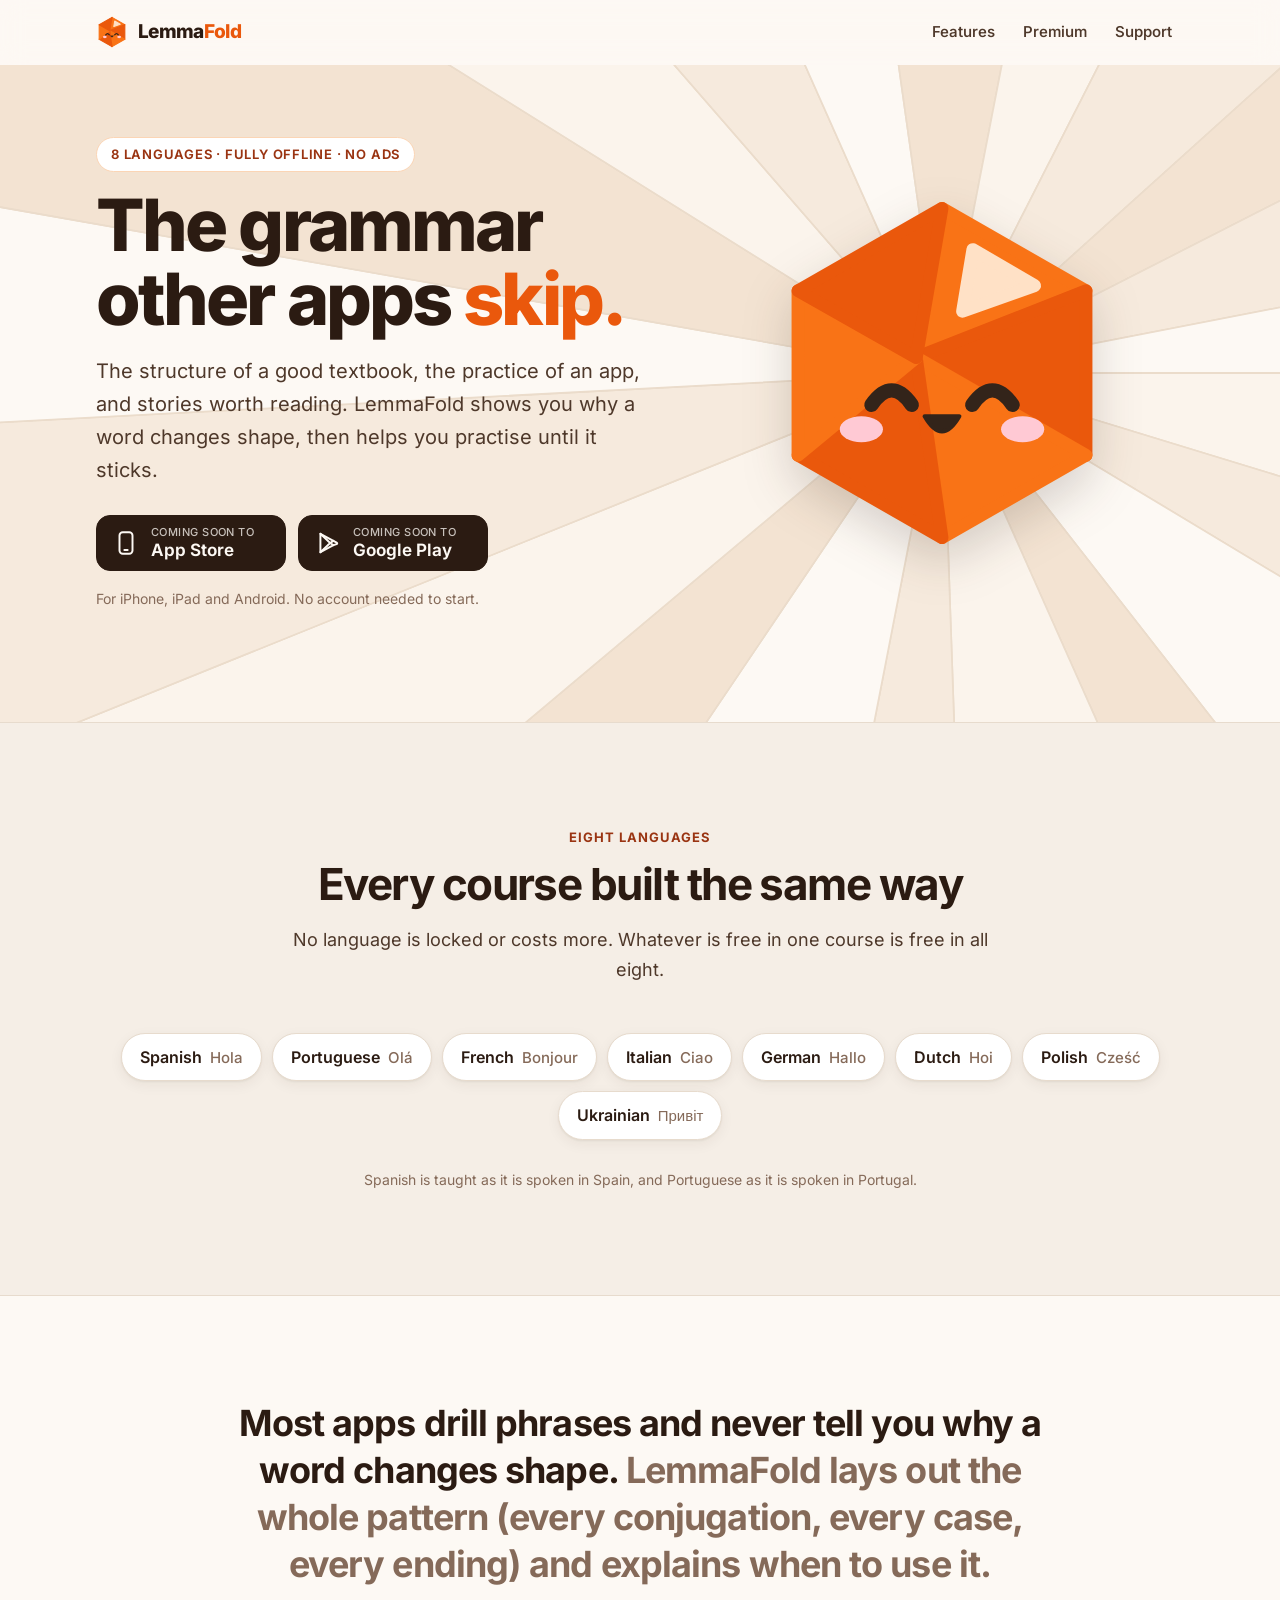
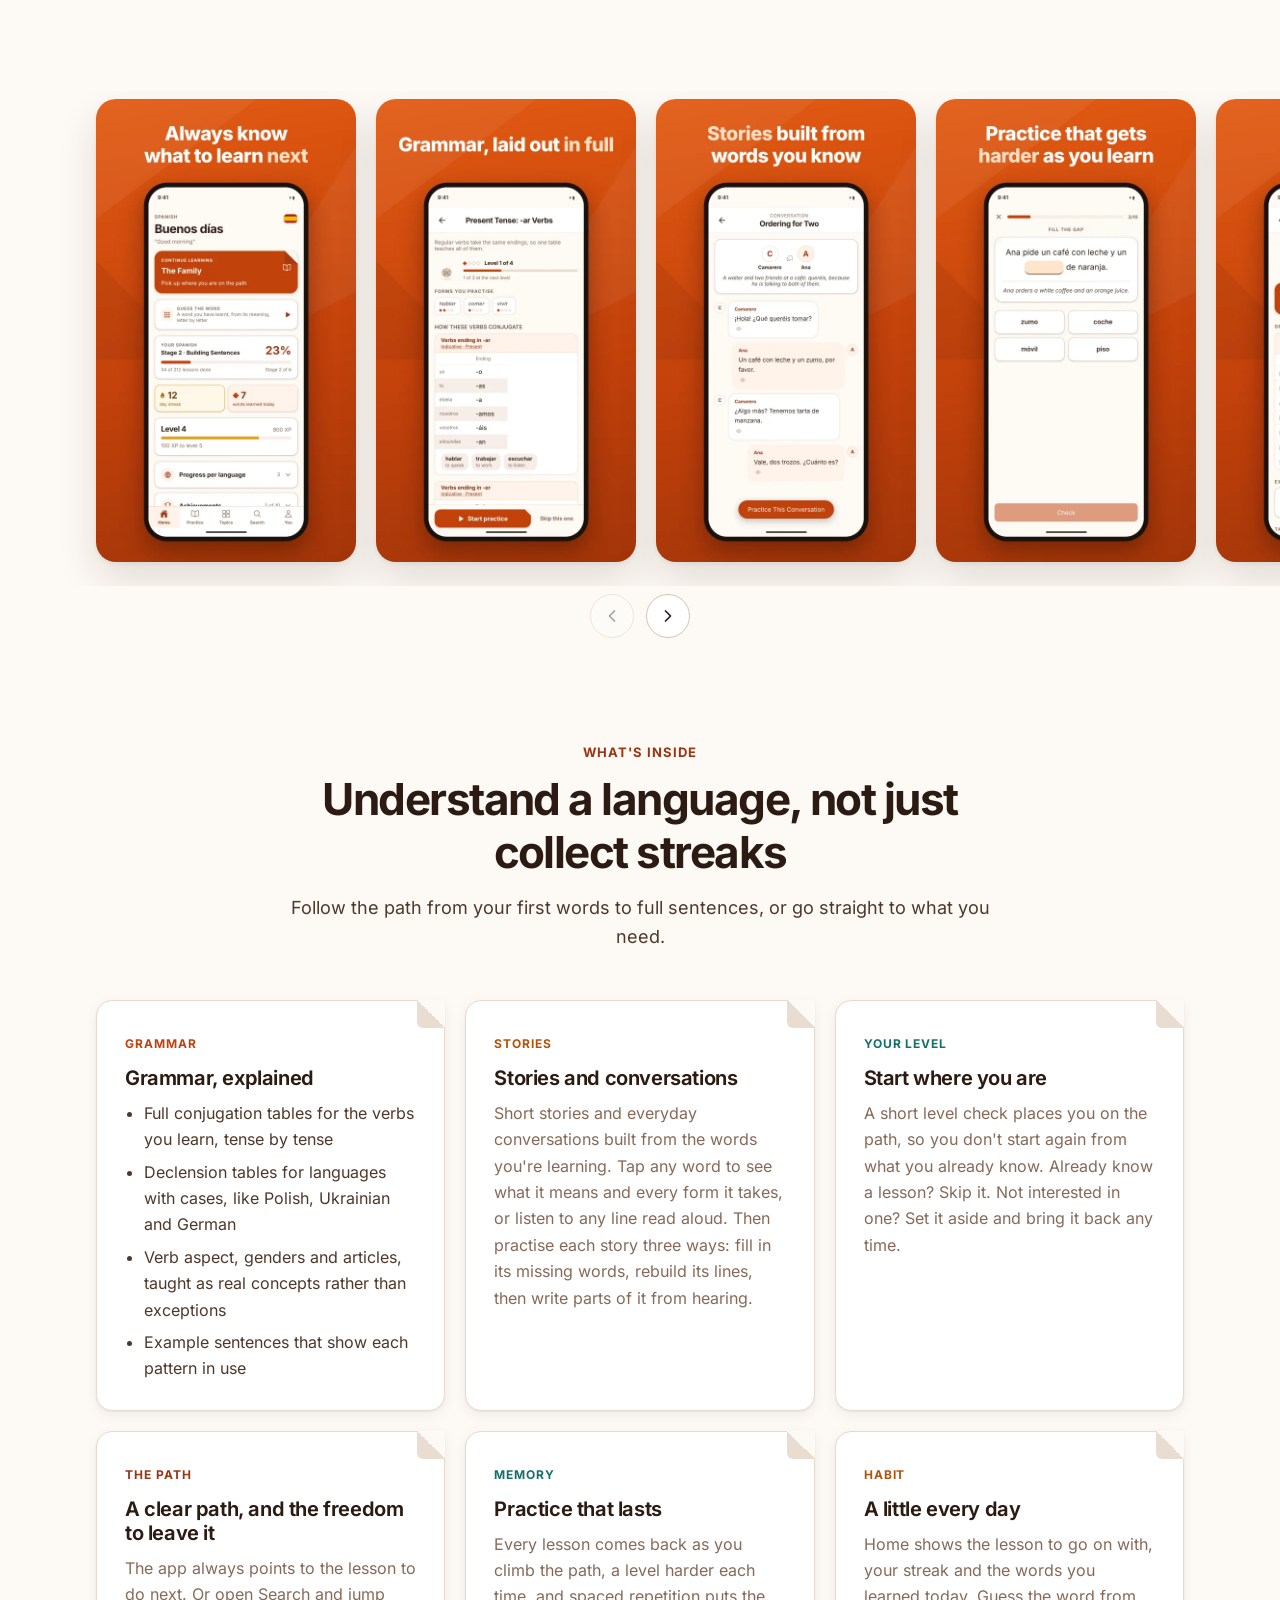
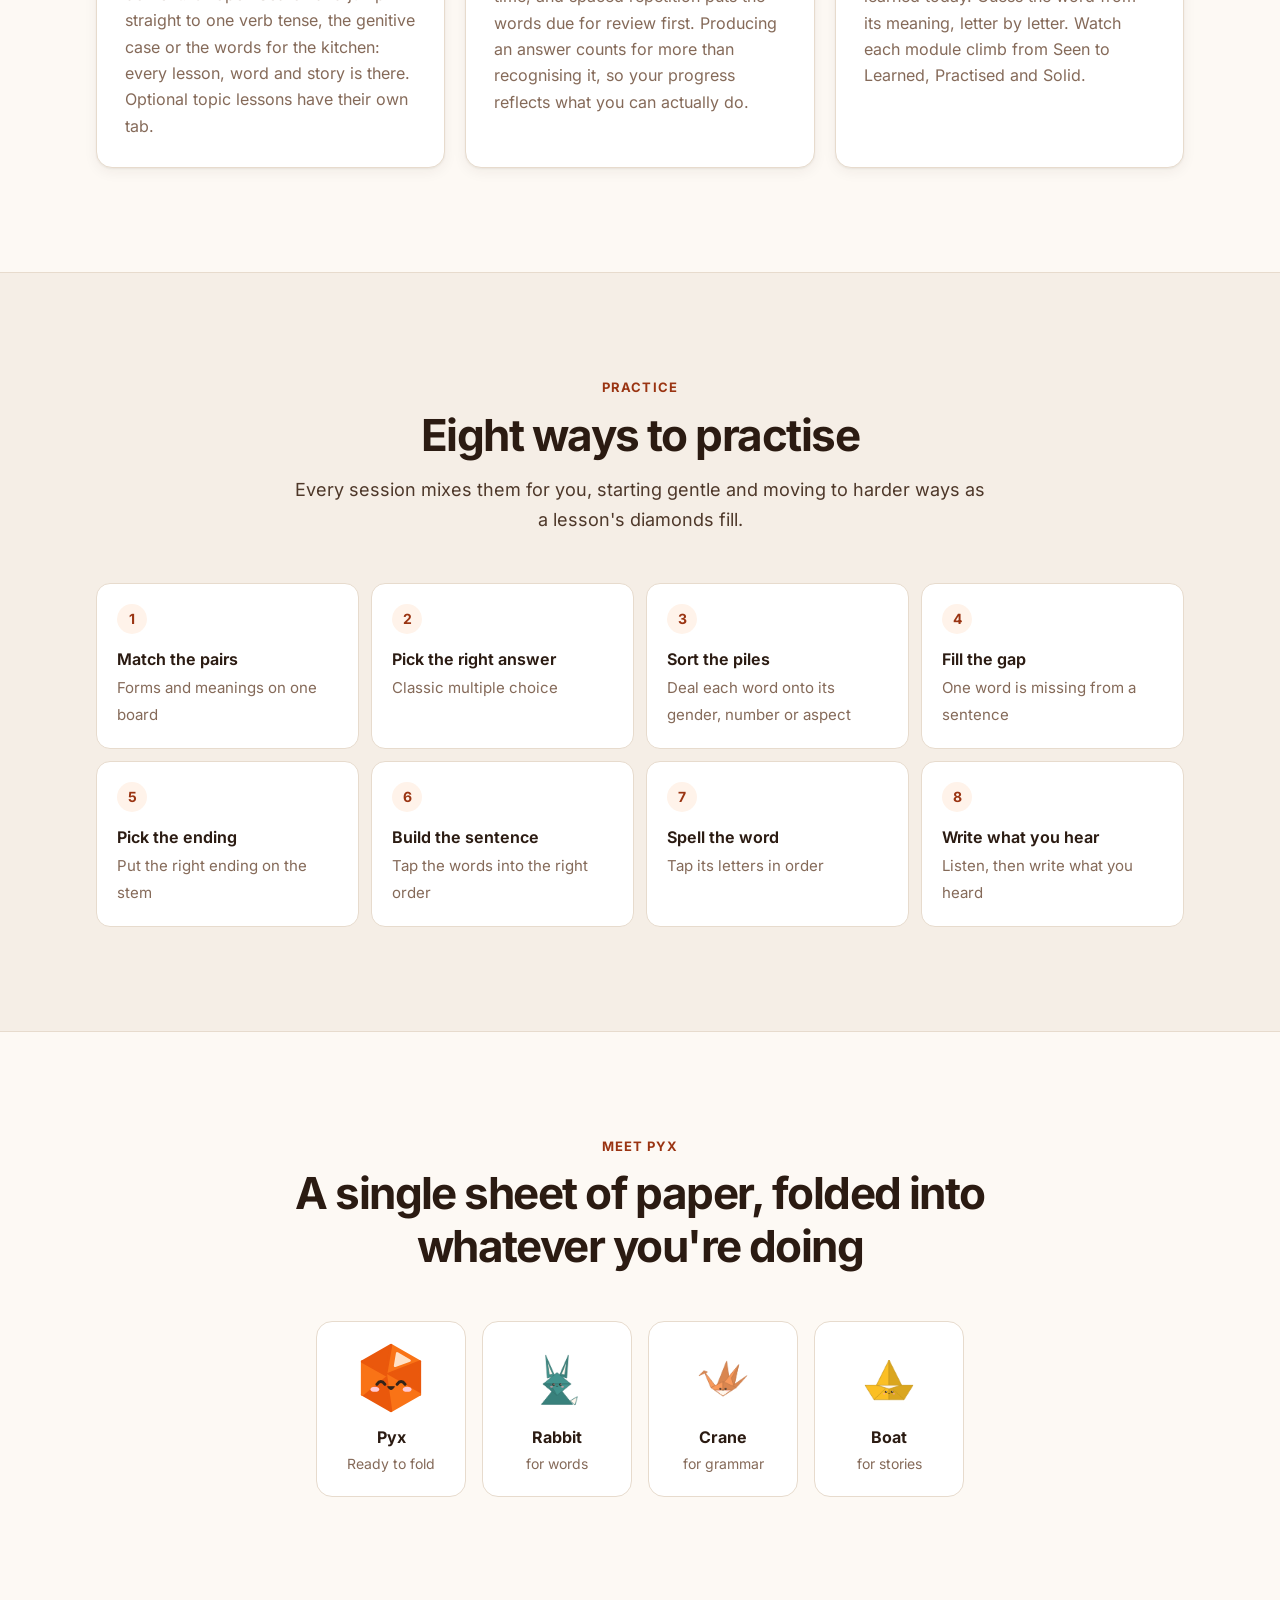
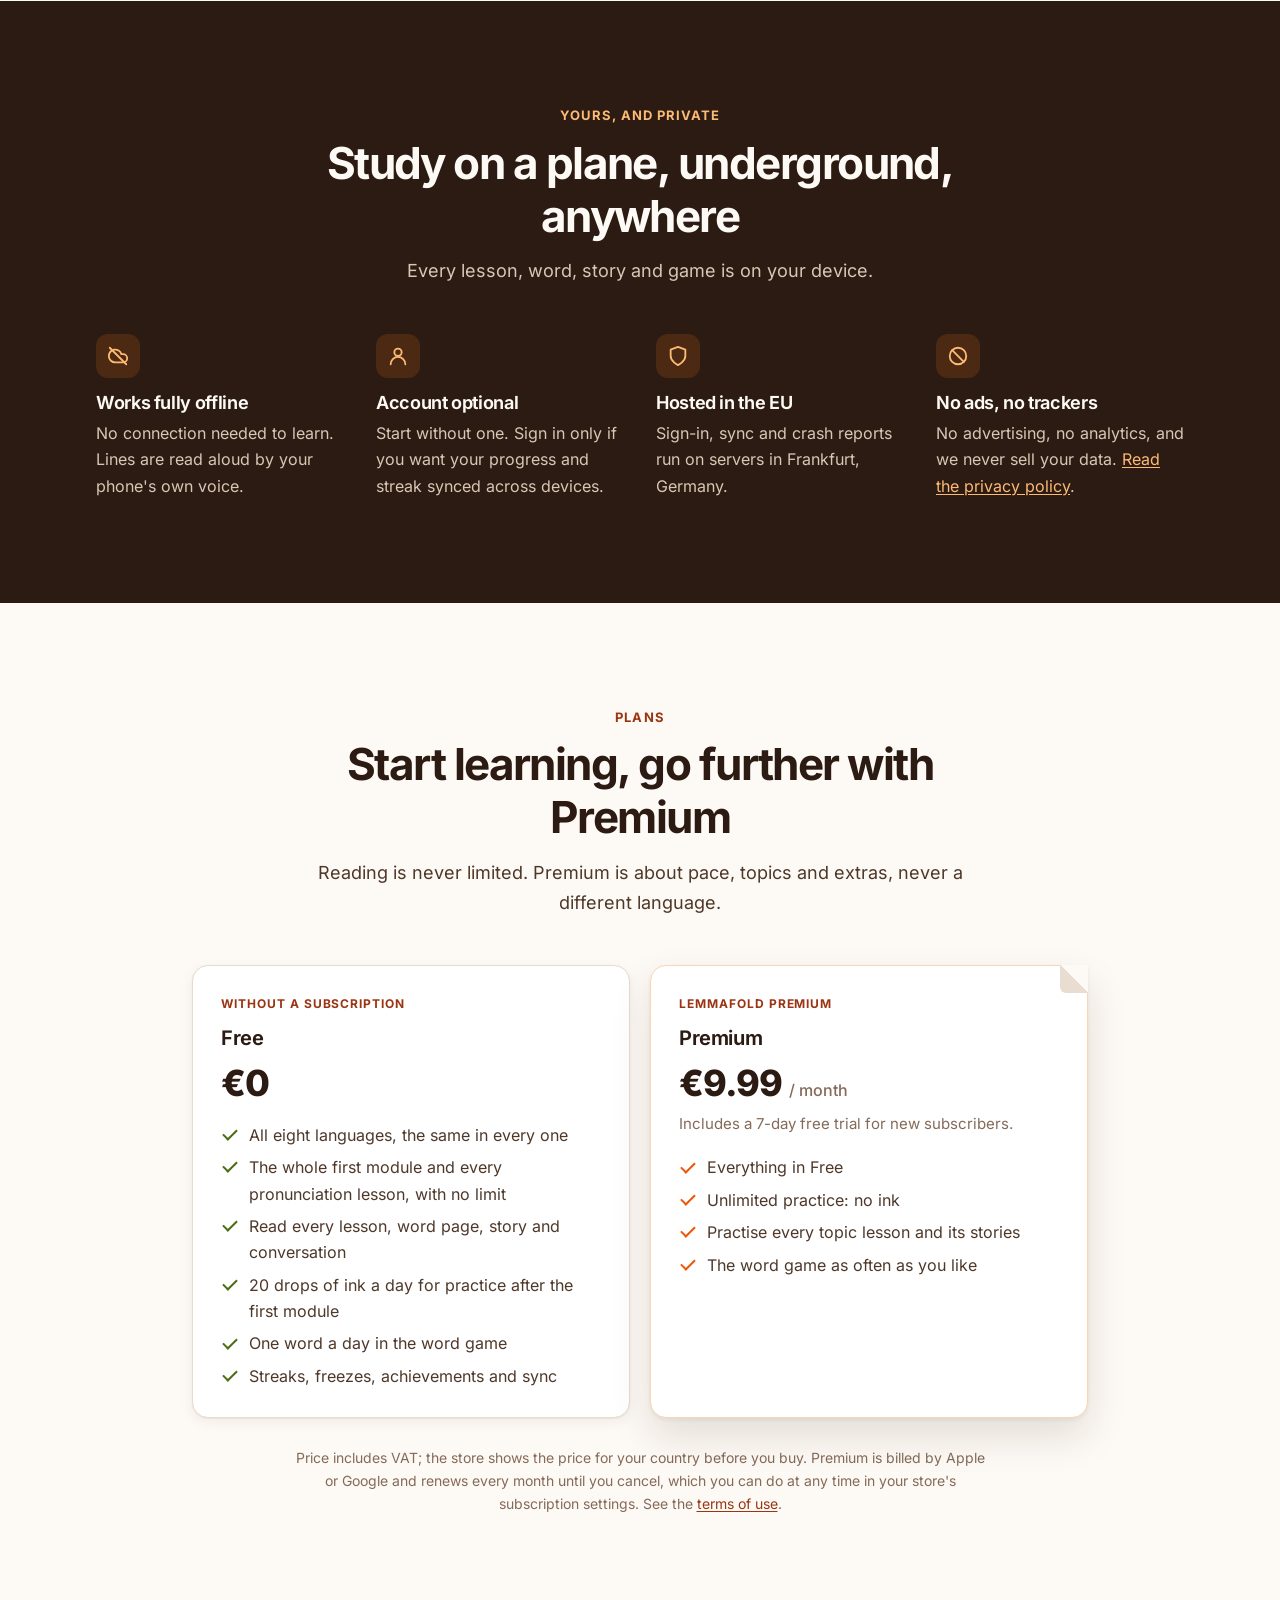
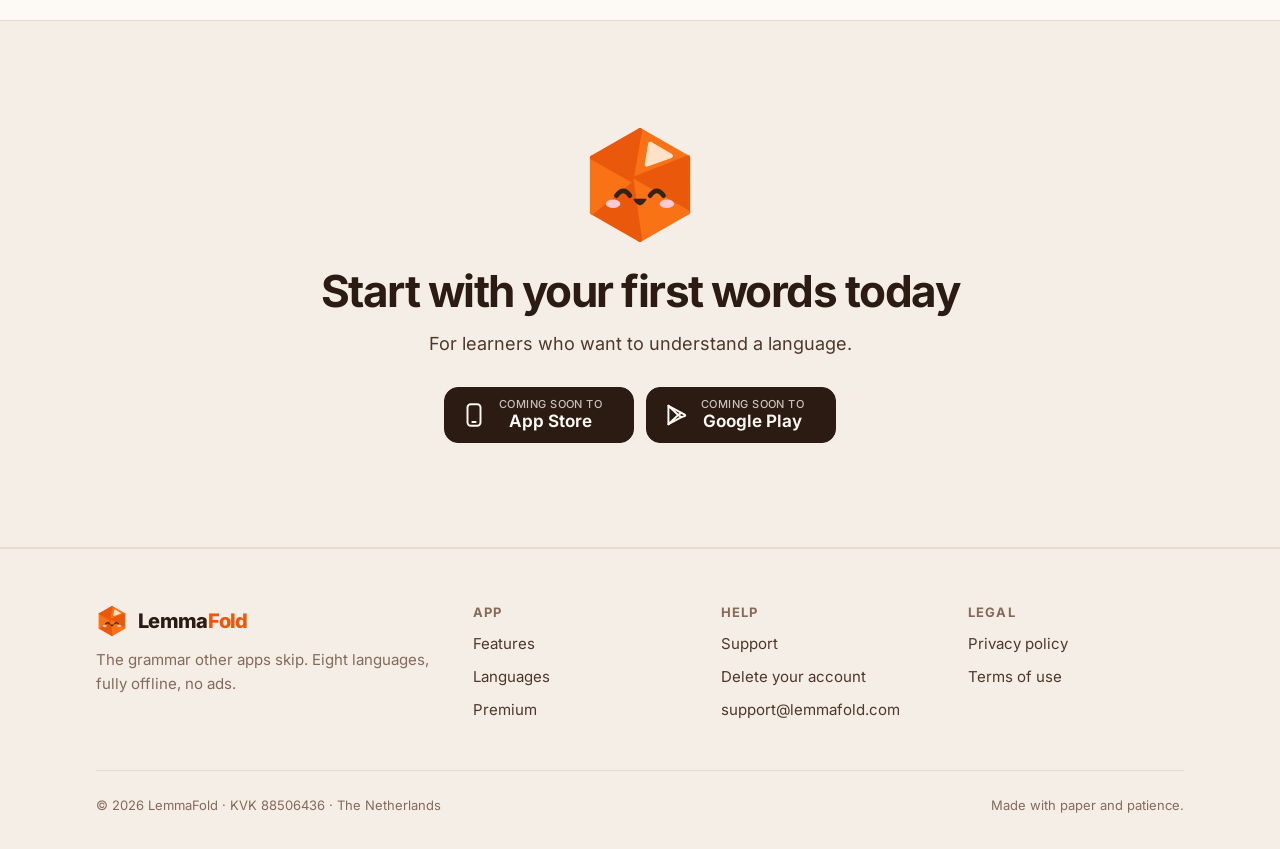
==== commit a8d8c624: "fix: wide screen hero" ====
--- a/index.html
+++ b/index.html
@@ -27,7 +27,7 @@
     <meta property="og:image:height" content="500" />
     <meta name="twitter:card" content="summary_large_image" />
     <link rel="preload" href="assets/fonts/inter-latin.woff2" as="font" type="font/woff2" crossorigin />
-    <link rel="stylesheet" href="style.css" />
+    <link rel="stylesheet" href="style.css?v=2" />
   </head>
   <body class="home">
     <a class="skip-link" href="#main">Skip to content</a>
--- a/style.css
+++ b/style.css
@@ -460,8 +460,9 @@
   position: absolute;
   left: 50%;
   top: 50%;
-  width: 2400px;
-  height: 2400px;
+  /* Big enough to reach every corner of the hero, on any screen width. */
+  width: max(2400px, 220vw);
+  height: max(2400px, 220vw);
   max-width: none;
   transform: translate(-50%, -50%);
   z-index: -1;
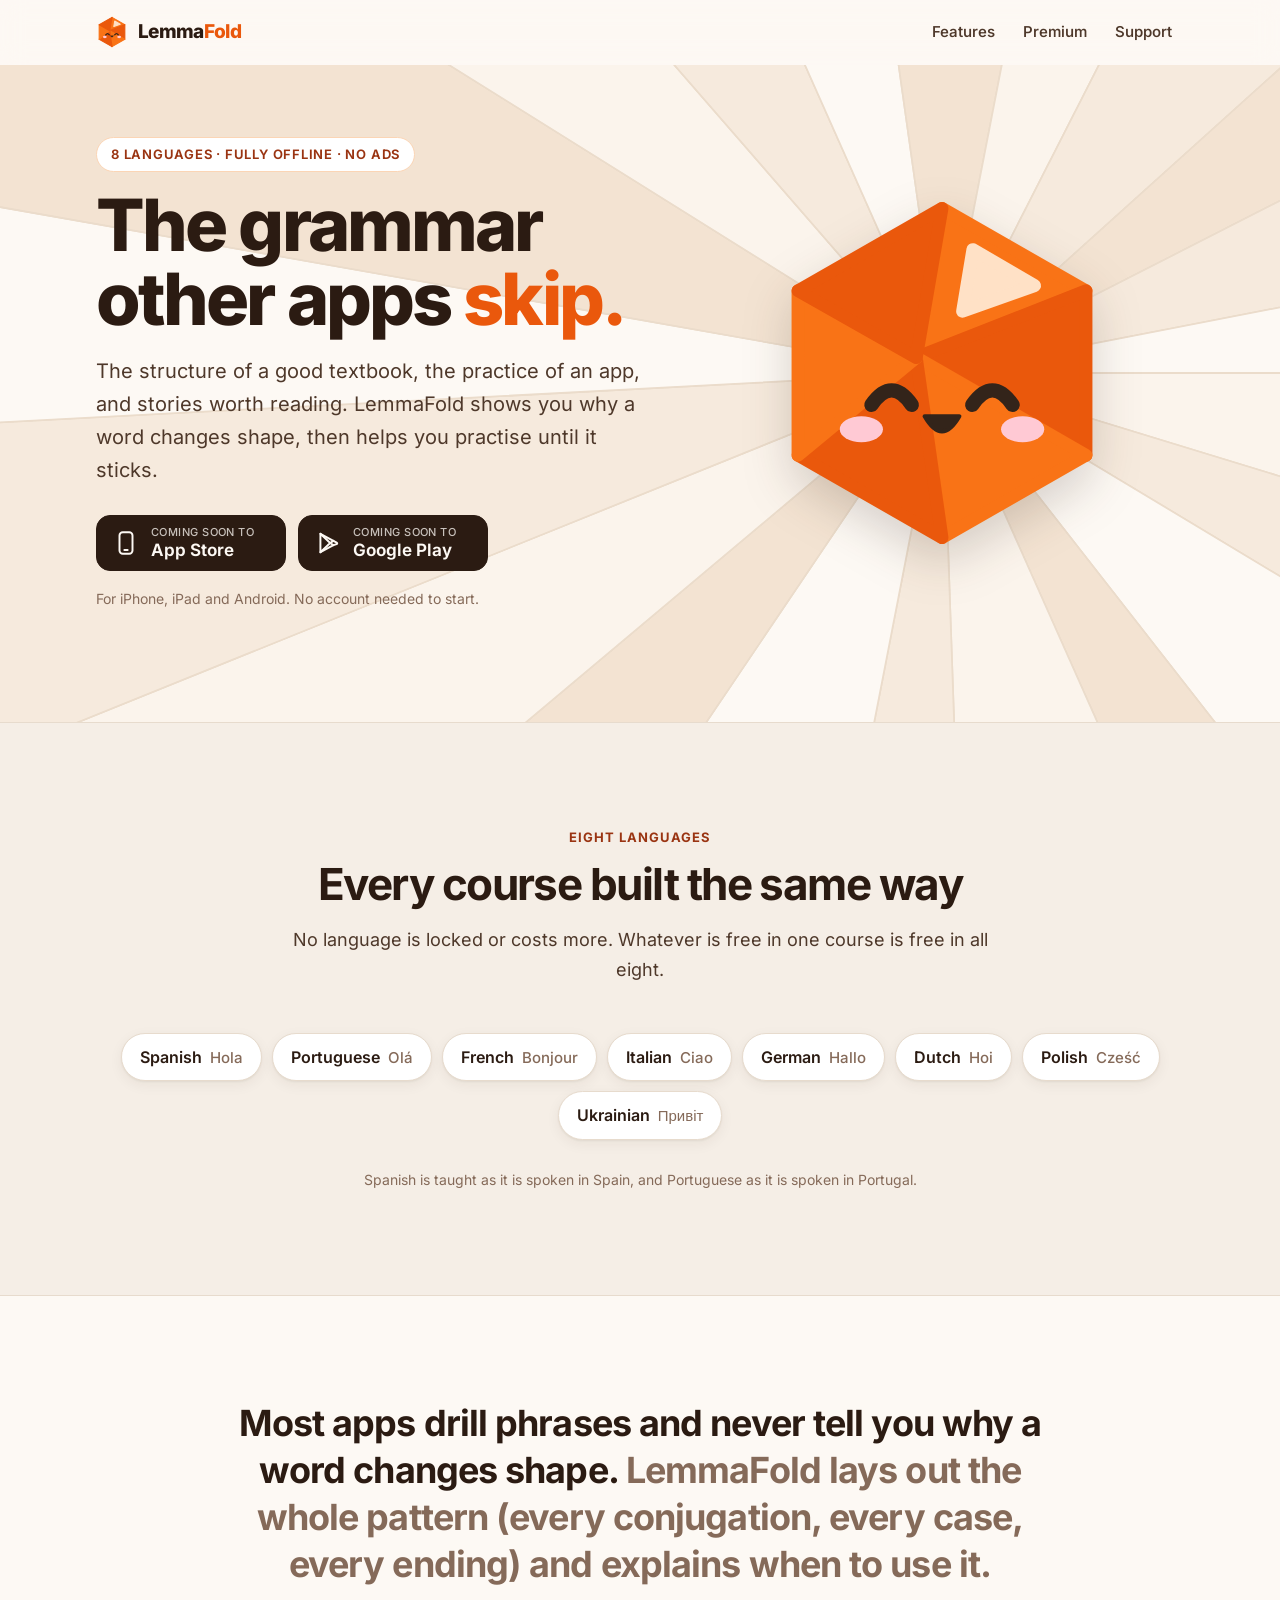
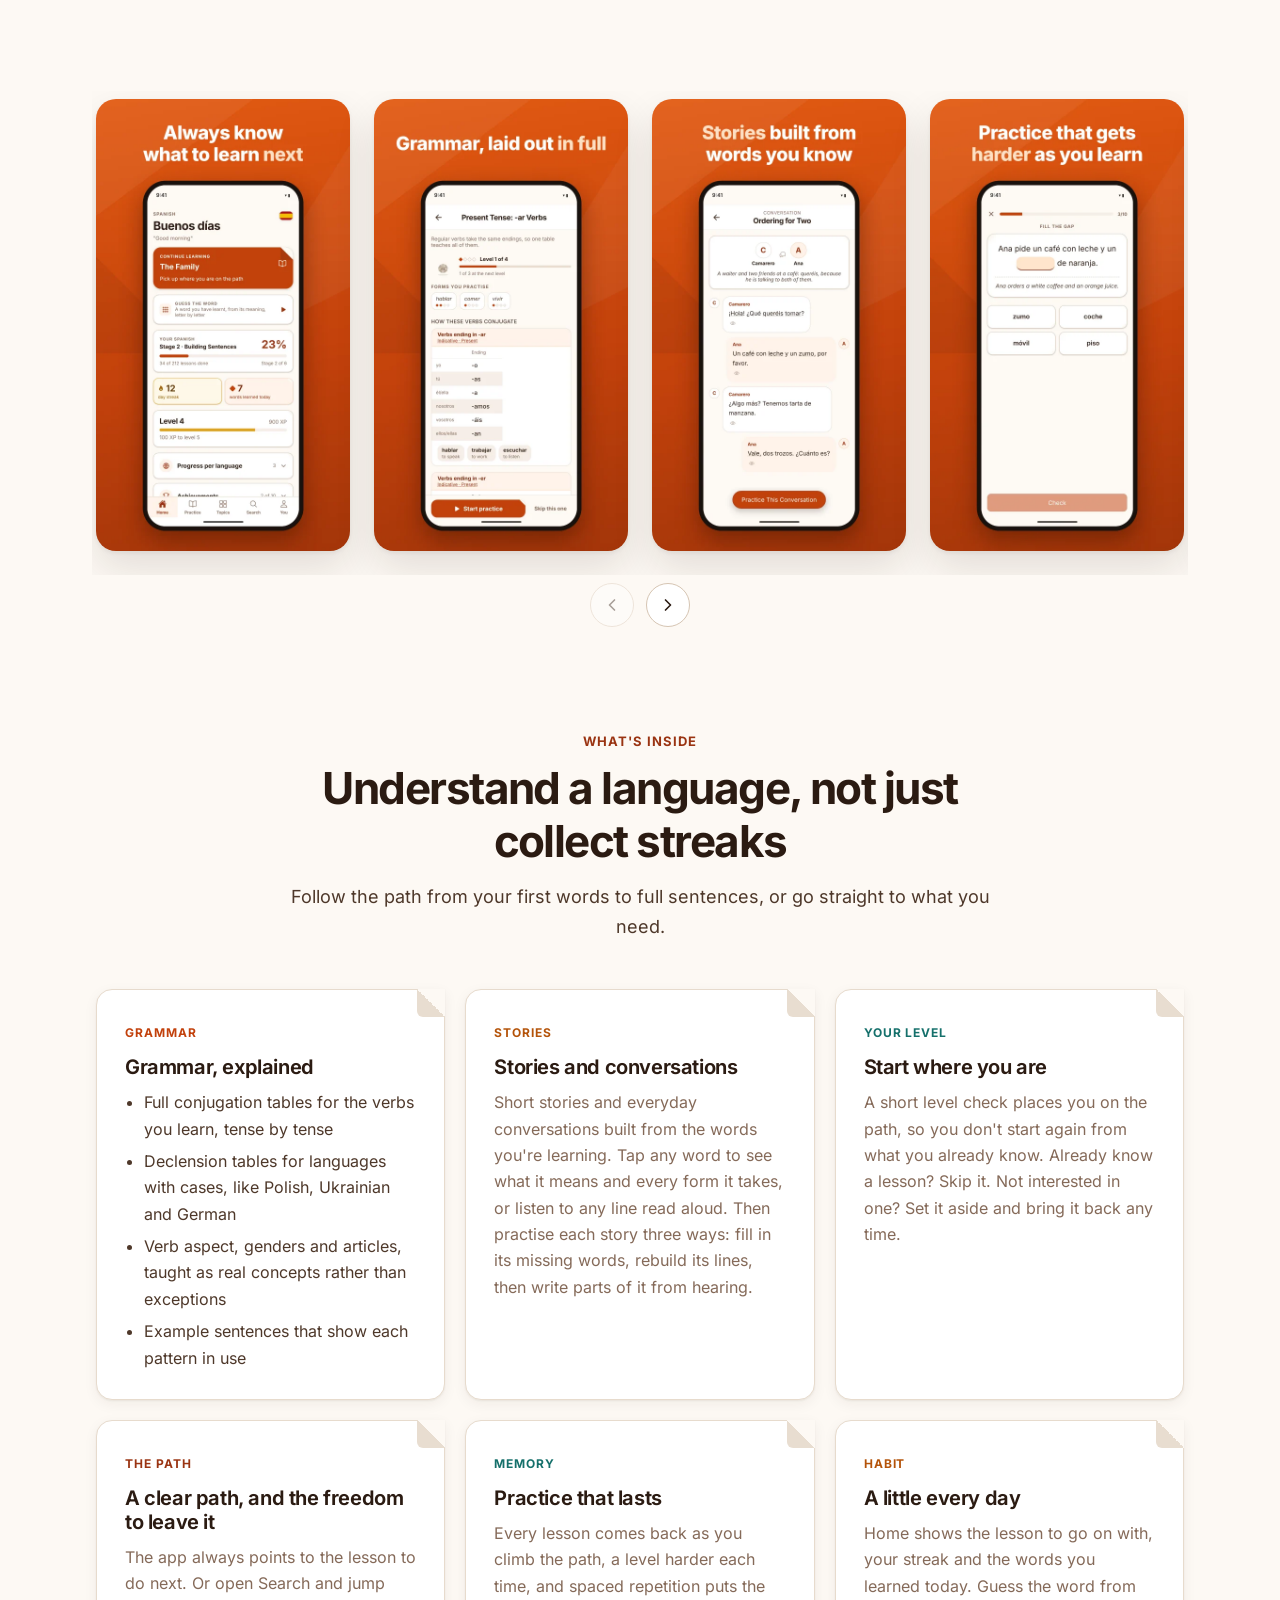
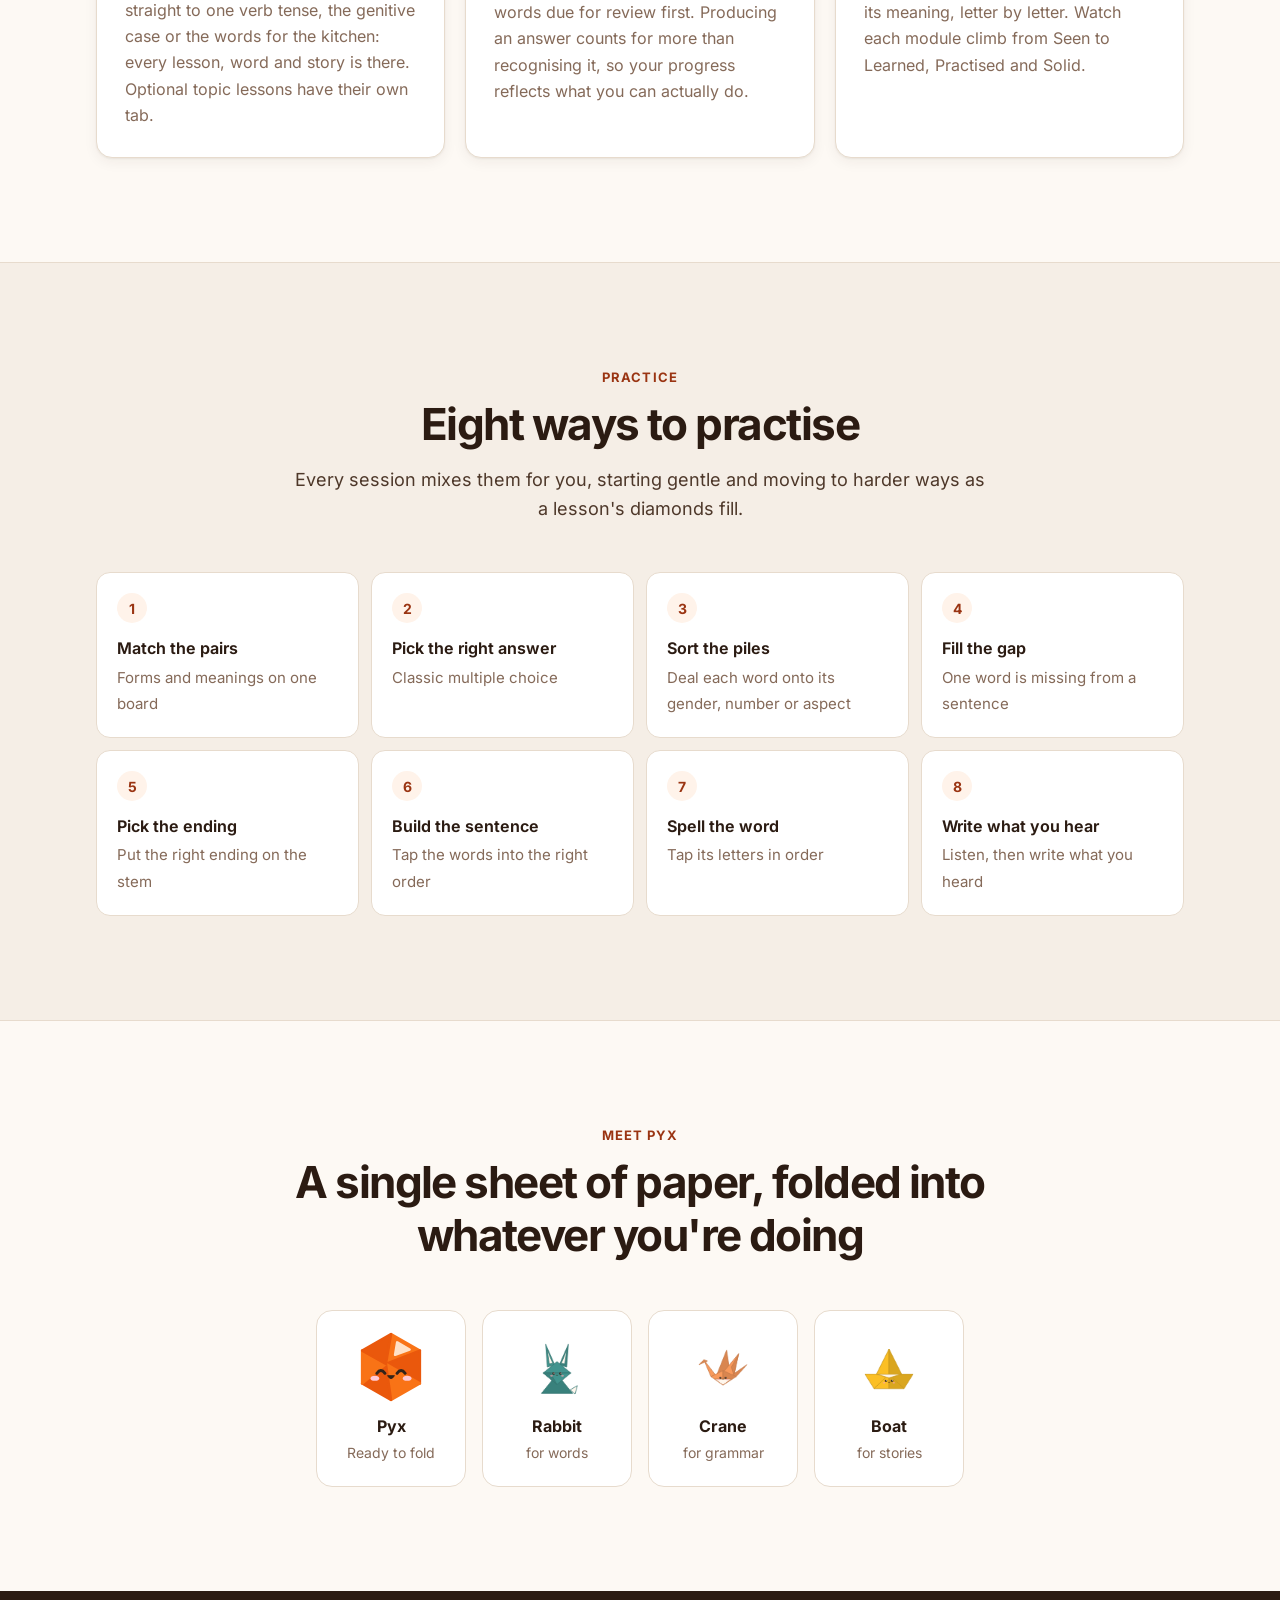
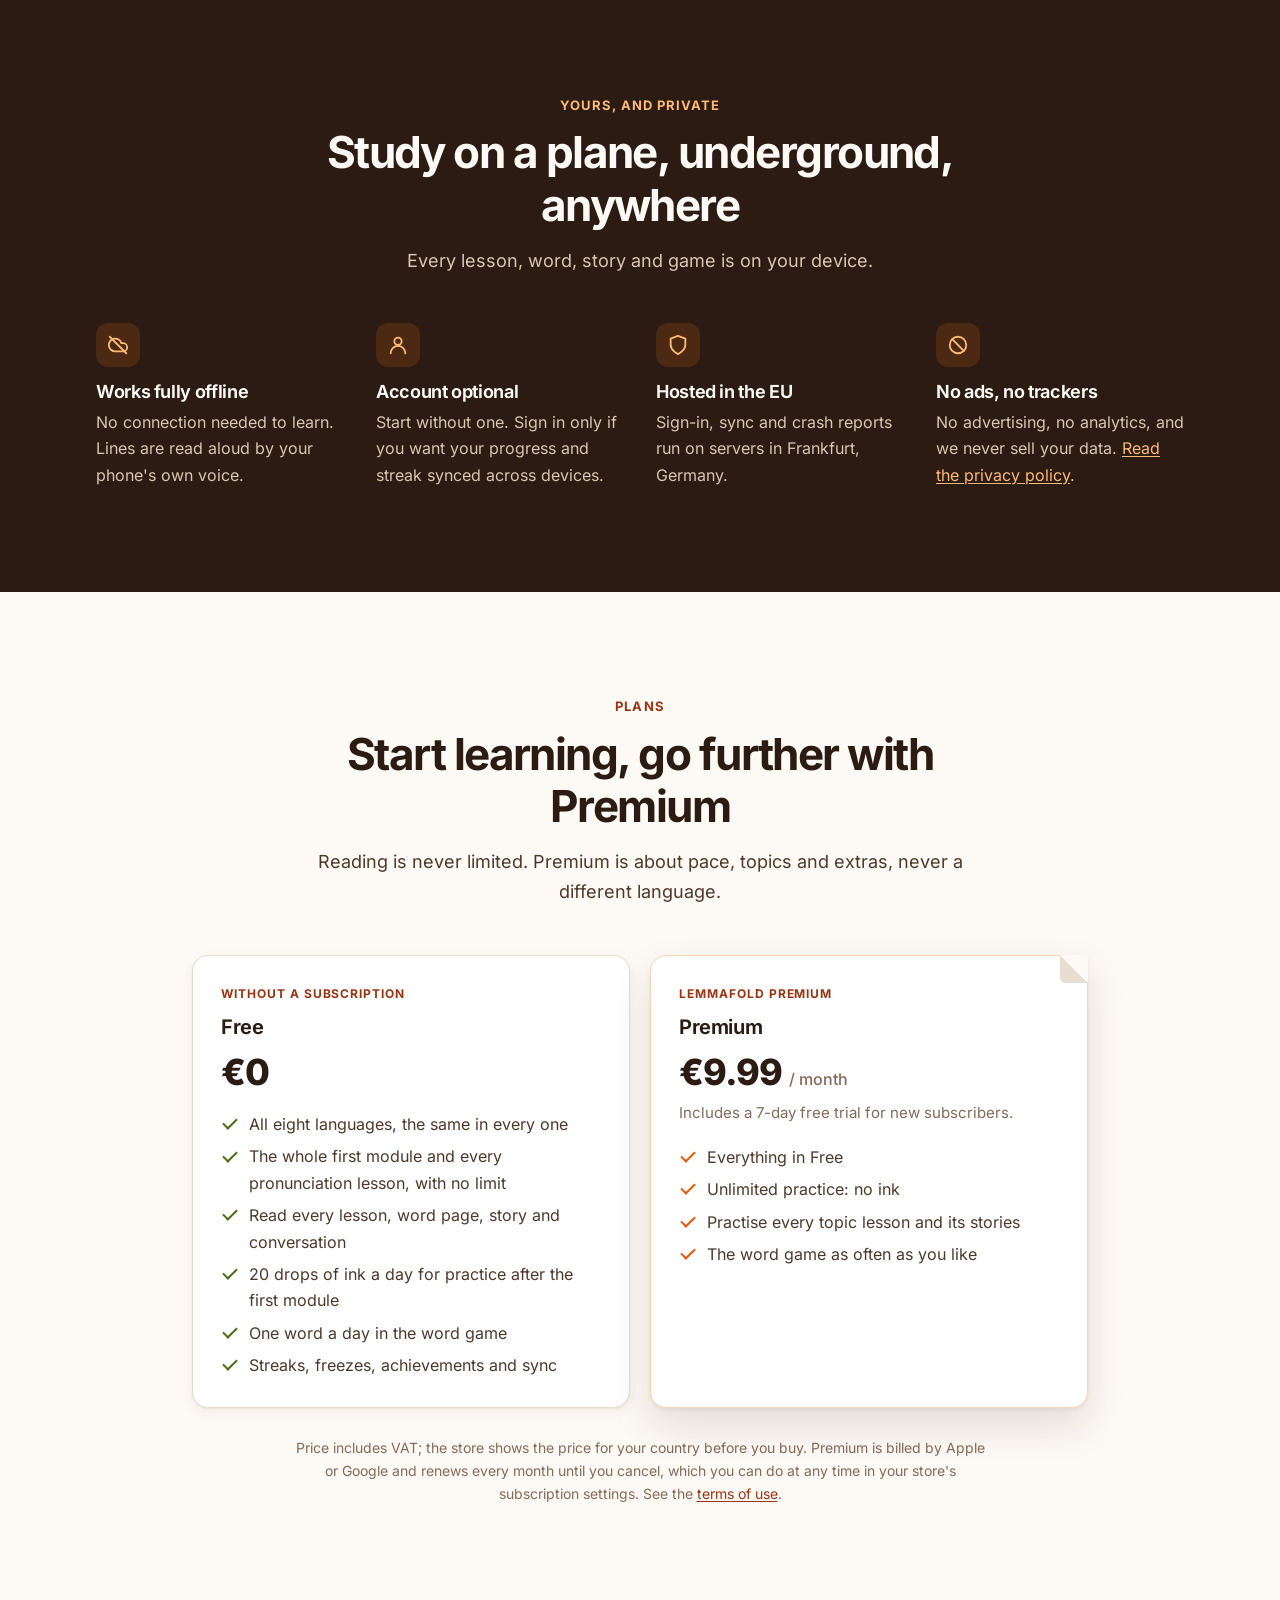
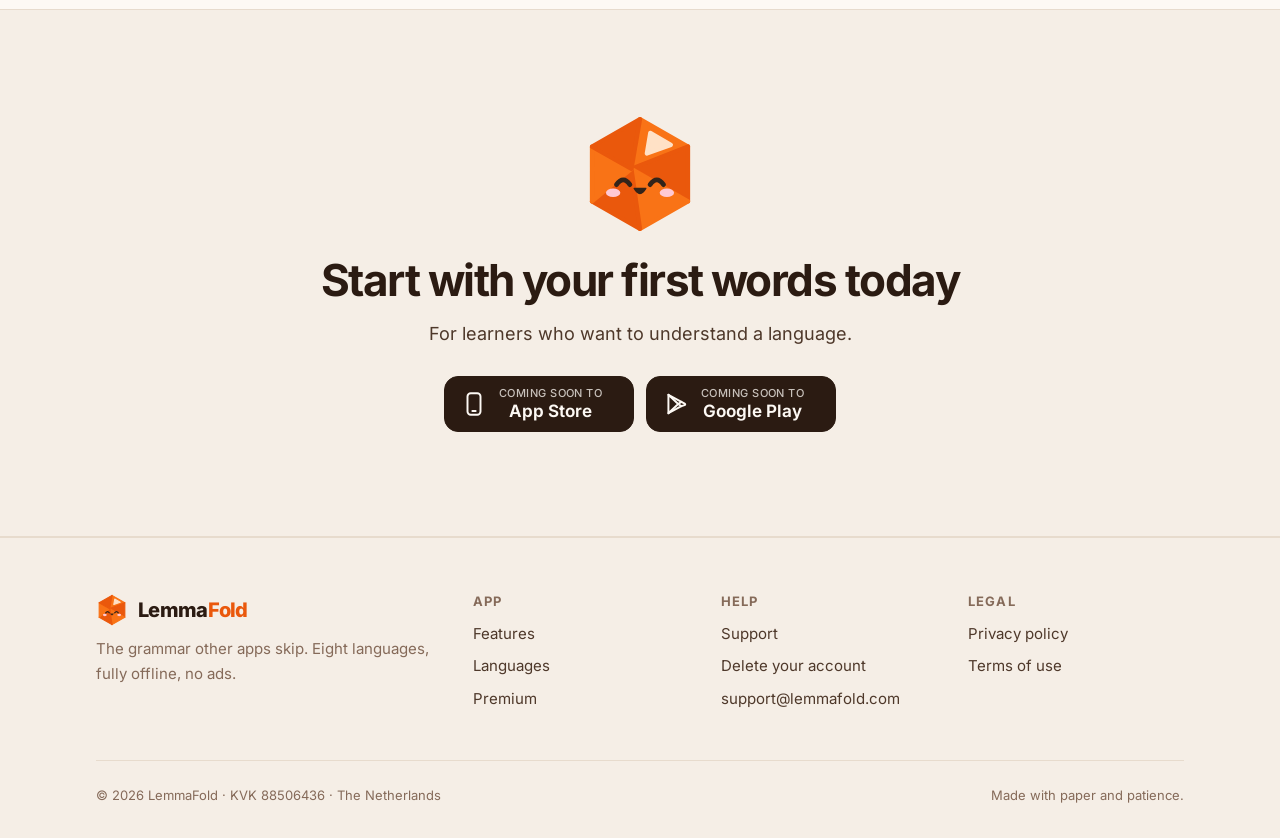
==== commit 5c675fde: "fix: screenshot row" ====
--- a/index.html
+++ b/index.html
@@ -27,7 +27,7 @@
     <meta property="og:image:height" content="500" />
     <meta name="twitter:card" content="summary_large_image" />
     <link rel="preload" href="assets/fonts/inter-latin.woff2" as="font" type="font/woff2" crossorigin />
-    <link rel="stylesheet" href="style.css?v=2" />
+    <link rel="stylesheet" href="style.css?v=3" />
   </head>
   <body class="home">
     <a class="skip-link" href="#main">Skip to content</a>
@@ -146,7 +146,7 @@
       </section>
 
       <!-- Screenshots -->
-      <section class="gallery" aria-label="Screenshots of the app">
+      <section class="gallery wrap" aria-label="Screenshots of the app">
         <ul class="gallery-track" id="gallery" tabindex="0">
           <li><img src="assets/screens/01-home.webp" width="540" height="960" loading="lazy" alt="Home screen: always know what to learn next, with your streak, words learned today and progress through the path" /></li>
           <li><img src="assets/screens/02-grammar.webp" width="540" height="960" loading="lazy" alt="A grammar lesson laid out in full, with a complete conjugation table" /></li>
@@ -428,13 +428,17 @@
         var track = document.getElementById('gallery');
         var buttons = document.querySelectorAll('.gallery-nav button');
         var update = function () {
-          var max = track.scrollWidth - track.clientWidth - 2;
-          buttons[0].disabled = track.scrollLeft <= 2;
+          var max = track.scrollWidth - track.clientWidth - 8;
+          buttons[0].disabled = track.scrollLeft <= 8;
           buttons[1].disabled = track.scrollLeft >= max;
         };
         buttons.forEach(function (b) {
           b.addEventListener('click', function () {
-            var step = track.clientWidth * 0.8 * Number(b.dataset.dir);
+            // Move by as many screenshots as fit in full: four on desktop, one on a phone.
+            var gap = parseFloat(getComputedStyle(track).columnGap) || 0;
+            var item = track.children[0].getBoundingClientRect().width + gap;
+            var perPage = Math.max(1, Math.floor((track.clientWidth + gap) / item));
+            var step = perPage * item * Number(b.dataset.dir);
             track.scrollBy({ left: step, behavior: 'smooth' });
           });
         });
--- a/style.css
+++ b/style.css
@@ -648,38 +648,37 @@
   font-size: 0.9375rem;
 }
 
-/* Gallery */
-
-.gallery {
-  position: relative;
-}
+/* Gallery - inside the content width; four at a time on desktop, two on tablets, swipe on phones */
 
 .gallery-track {
   display: grid;
   grid-auto-flow: column;
-  grid-auto-columns: min(66vw, 260px);
+  grid-auto-columns: 66%;
   gap: 20px;
   overflow-x: auto;
   scroll-snap-type: x mandatory;
-  scroll-padding-inline: 16px;
-  padding: 8px 16px 24px;
-  margin: 0;
+  overscroll-behavior-x: contain;
+  scroll-padding-inline: 4px;
+  padding: 8px 4px 24px;
+  margin: 0 -4px;
   list-style: none;
-  scrollbar-width: thin;
-  scrollbar-color: var(--border-emphasis) transparent;
+  scrollbar-width: none;
+}
+
+.gallery-track::-webkit-scrollbar {
+  display: none;
 }
 
 @media (min-width: 640px) {
   .gallery-track {
-    scroll-padding-inline: 32px;
-    padding-inline: 32px;
-  }
-}
-
-@media (min-width: 1200px) {
+    grid-auto-columns: calc((100% - 20px) / 2);
+  }
+}
+
+@media (min-width: 960px) {
   .gallery-track {
-    padding-inline: calc((100vw - 72rem) / 2 + 32px);
-    scroll-padding-inline: calc((100vw - 72rem) / 2 + 32px);
+    grid-auto-columns: calc((100% - 3 * 24px) / 4);
+    gap: 24px;
   }
 }
 
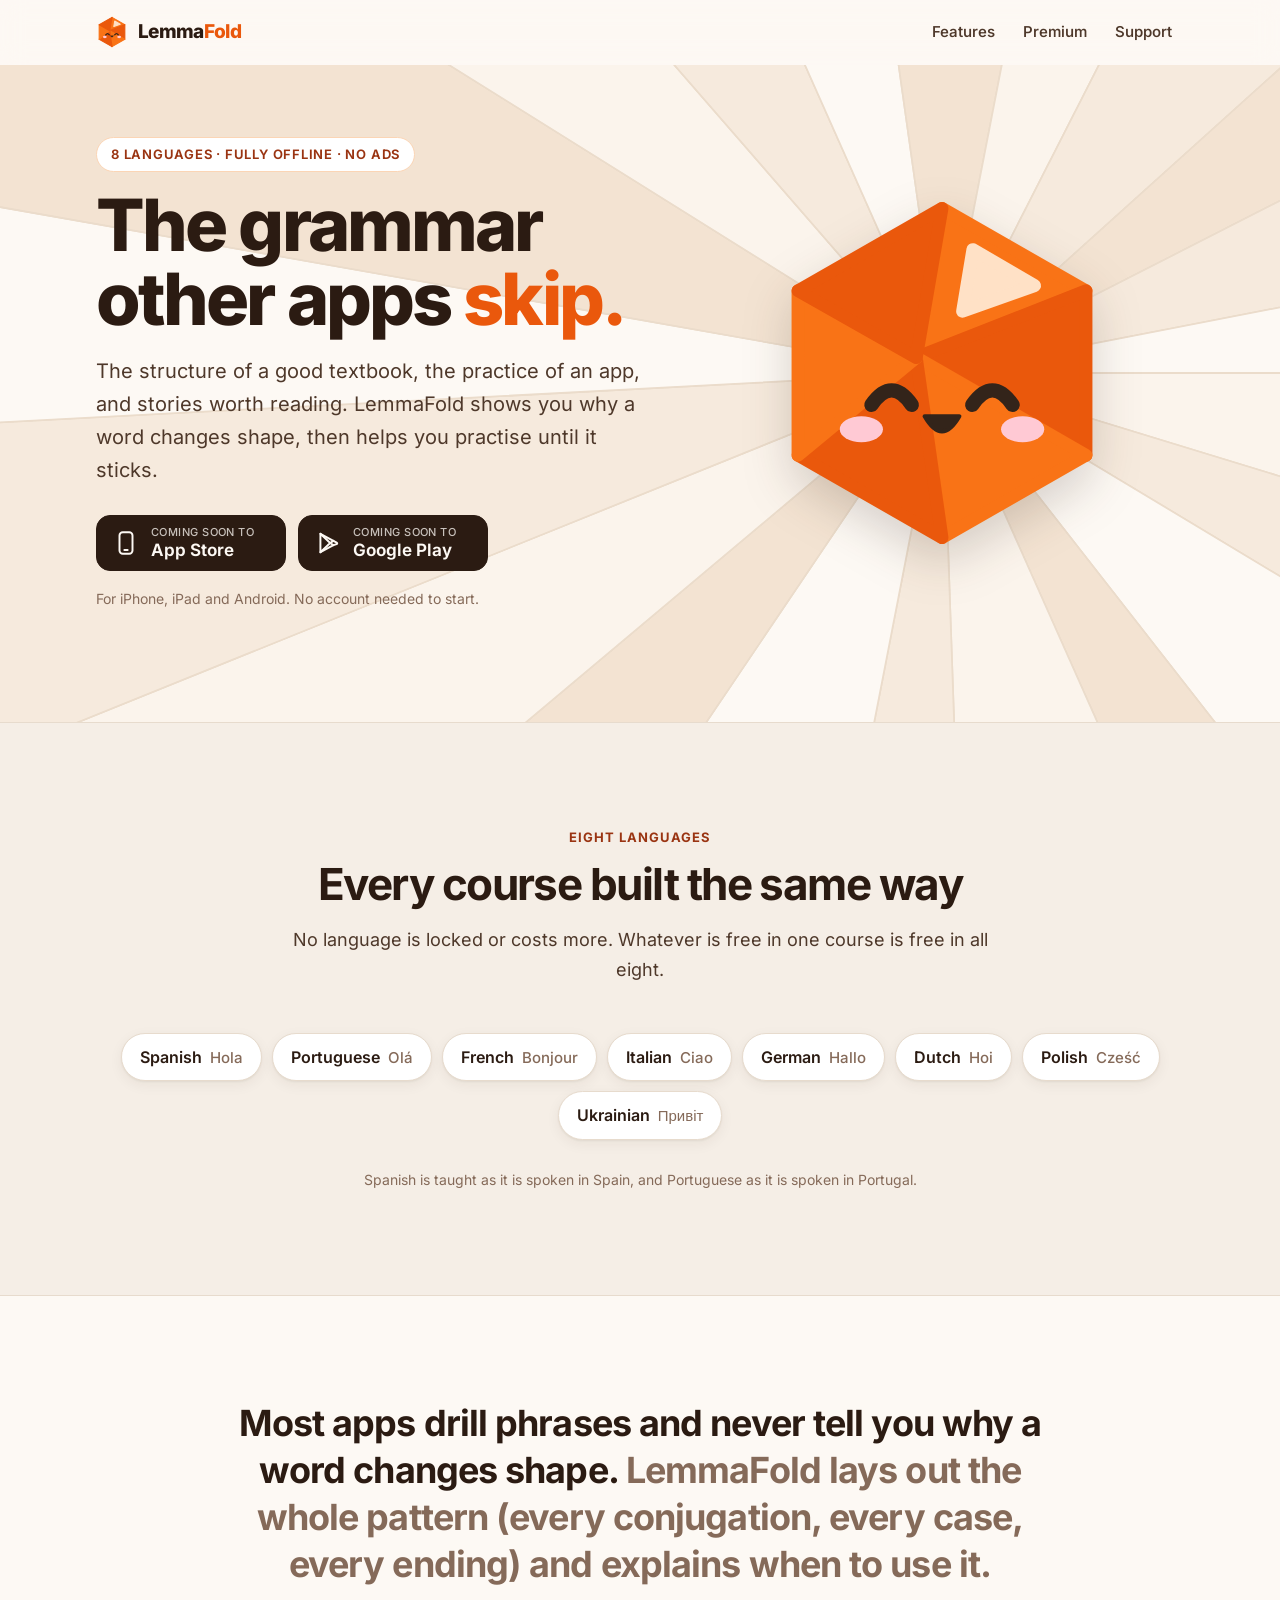
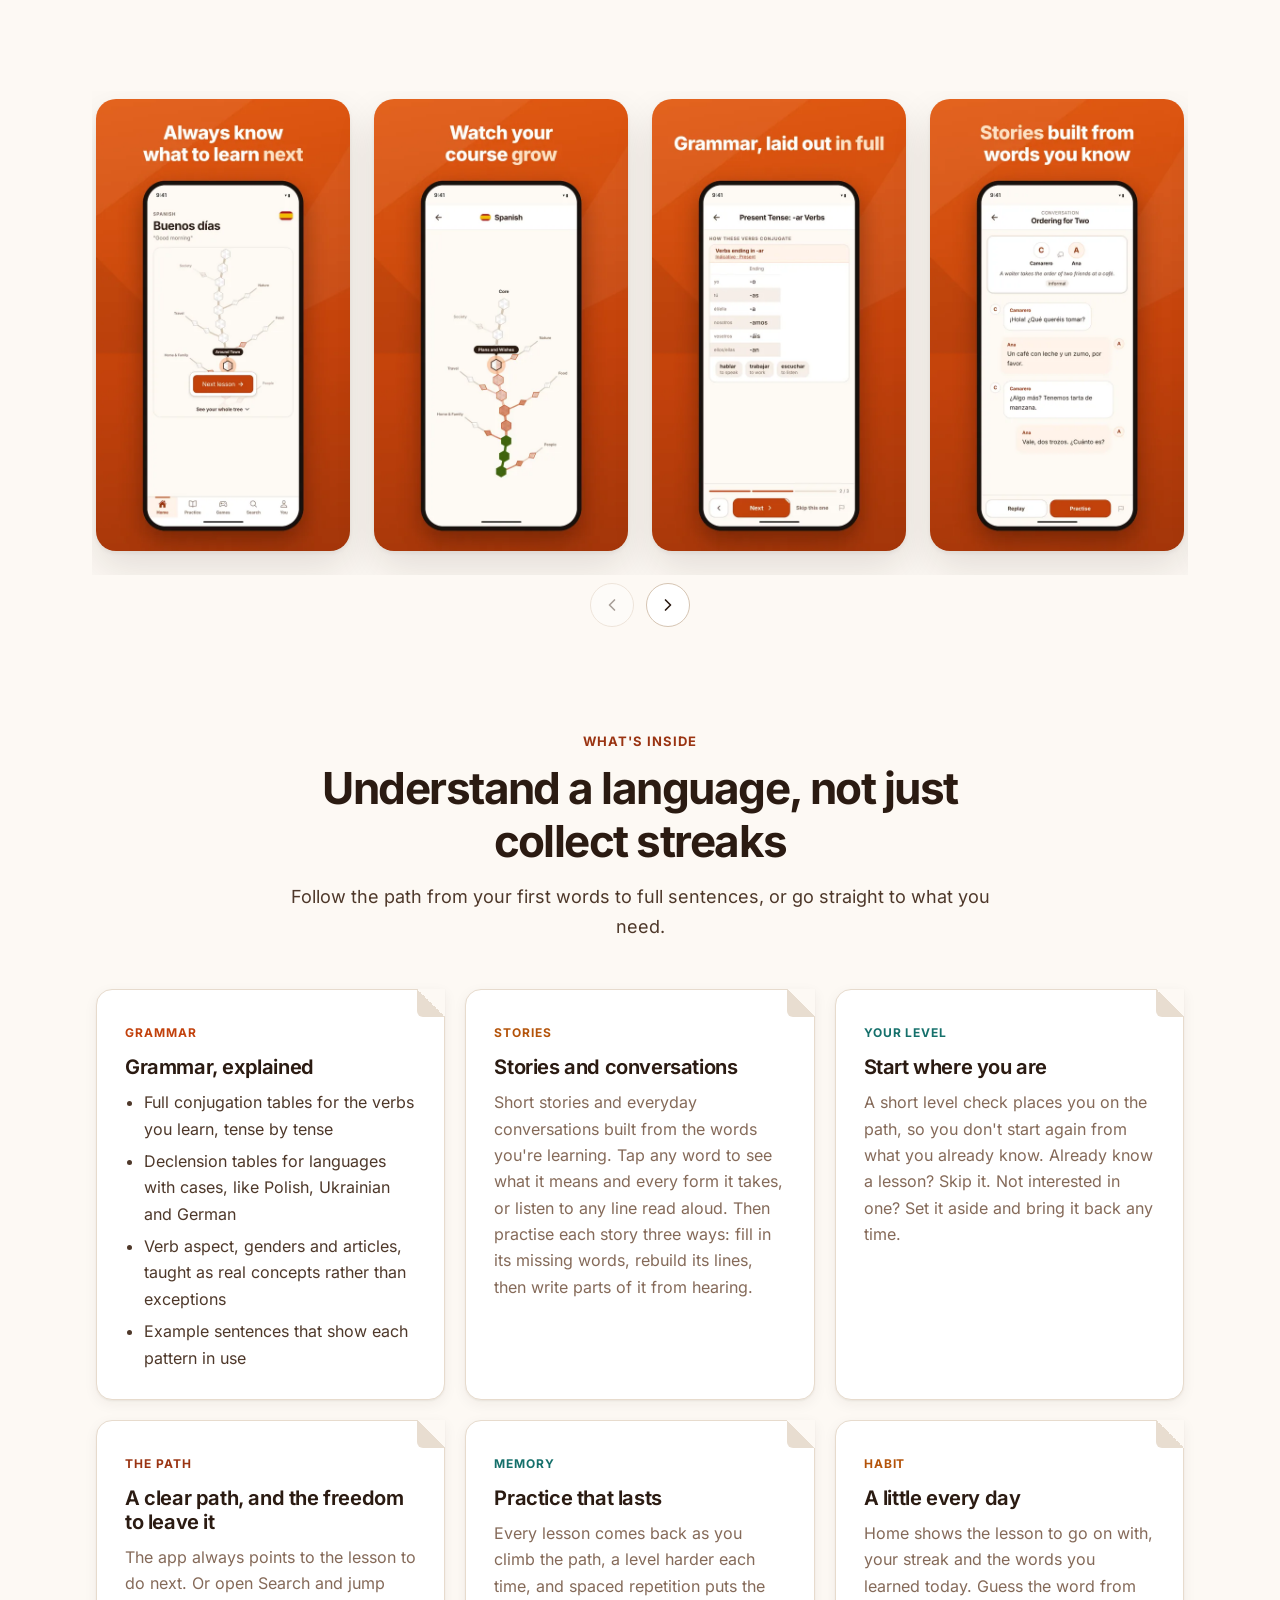
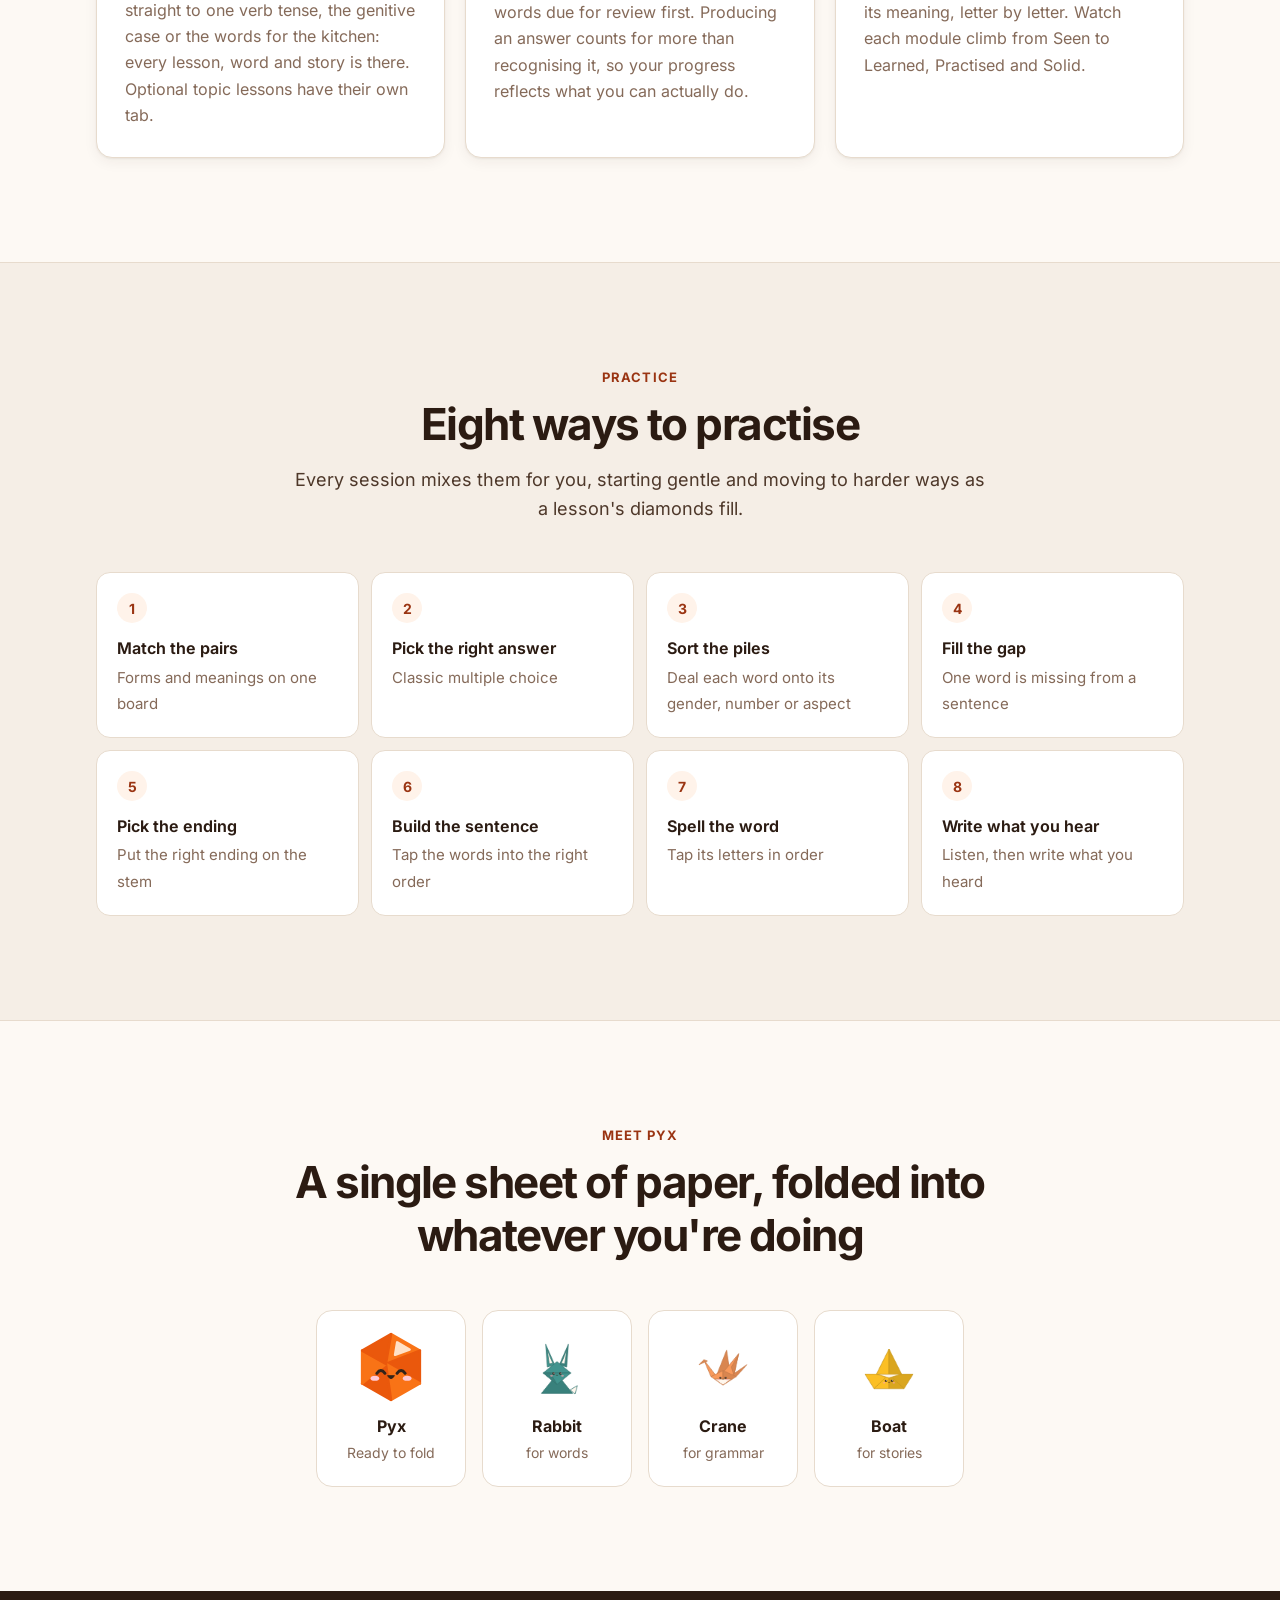
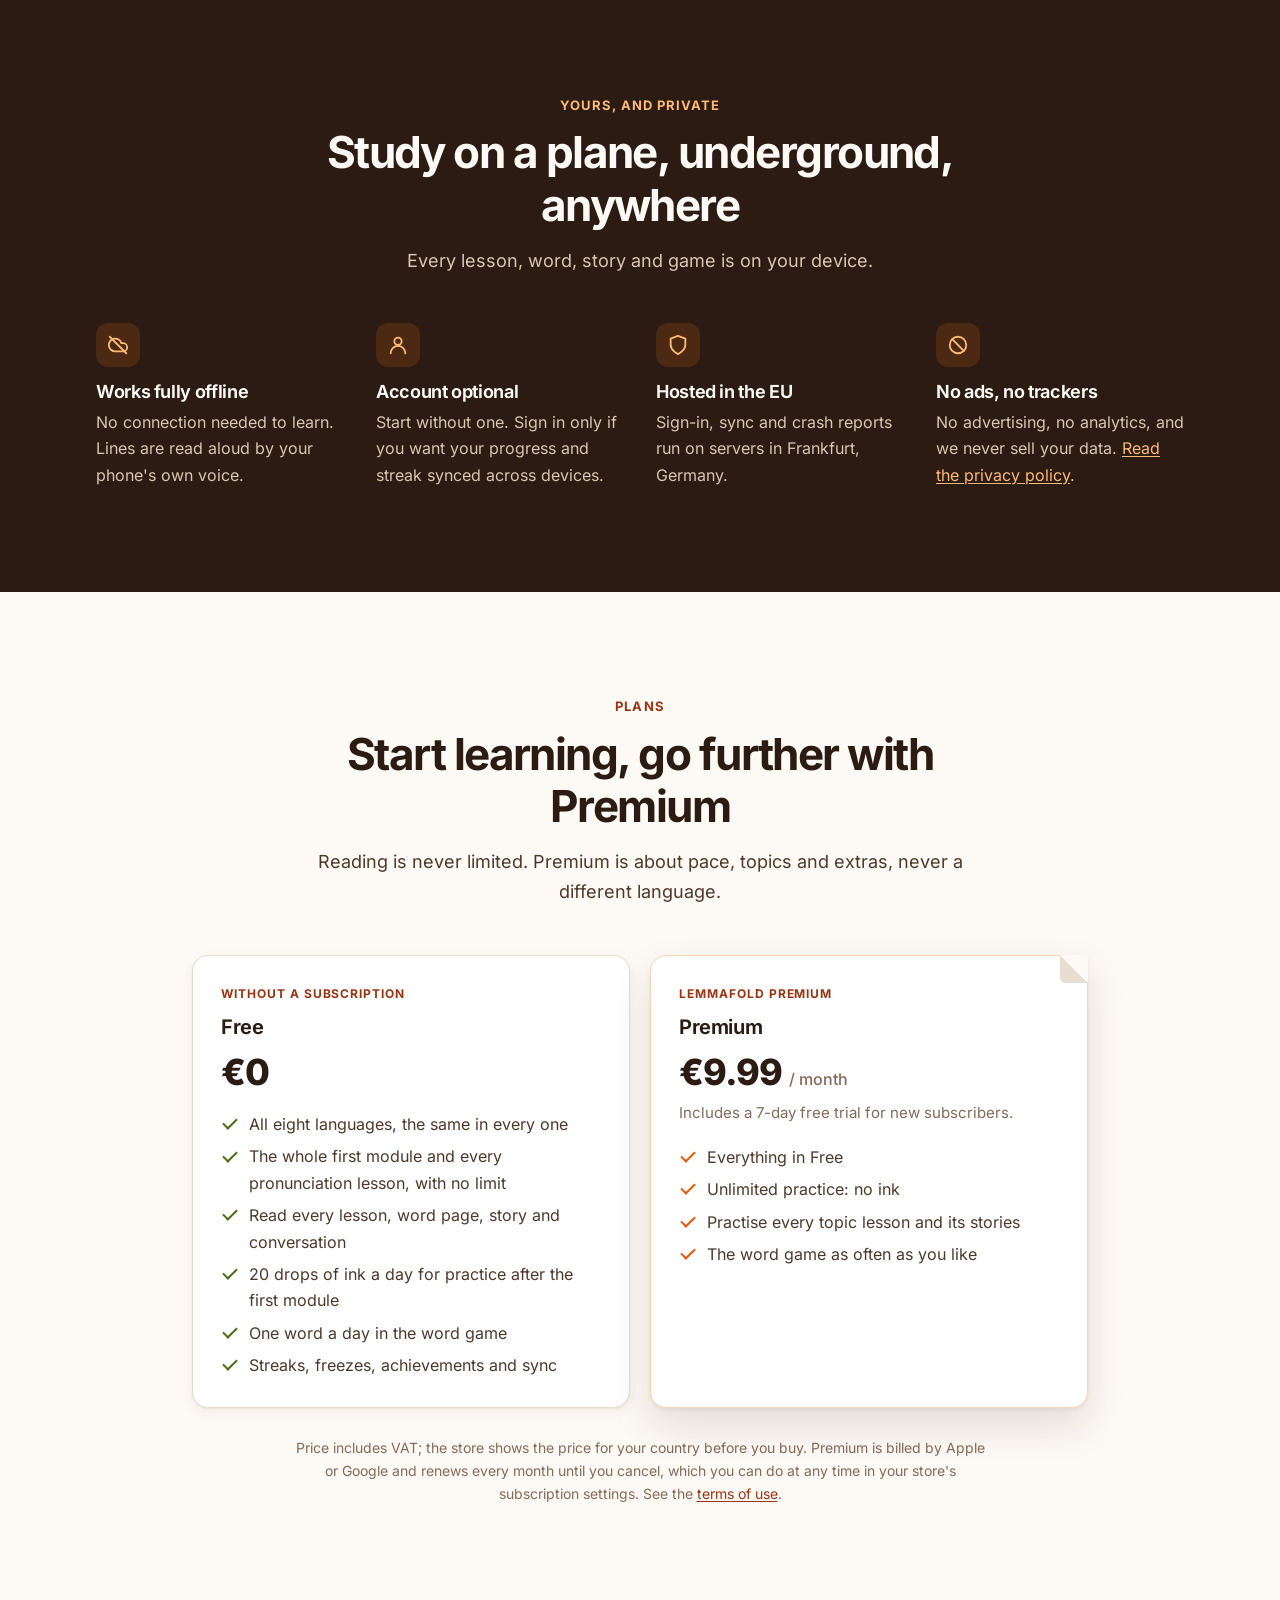
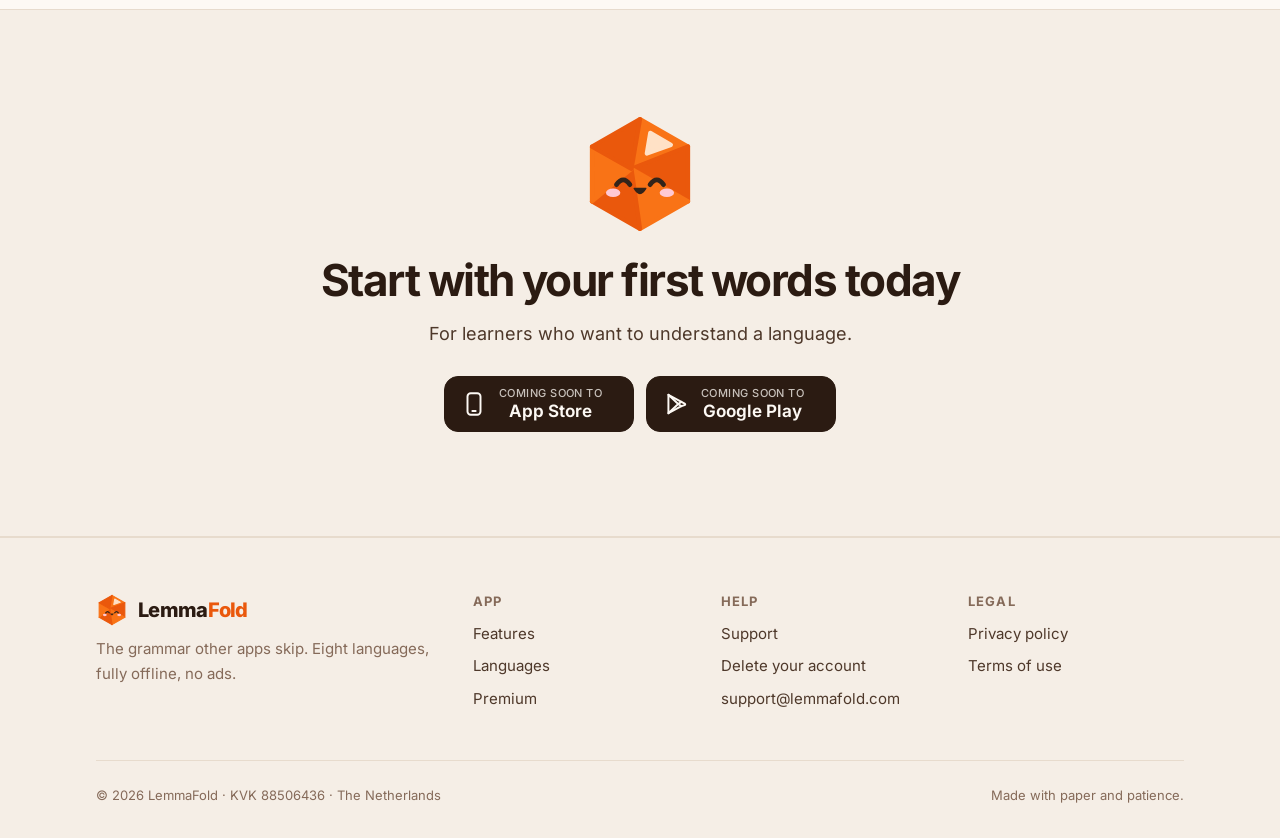
==== commit 6025094f: "feat: update colors, screenshots and privacy policy" ====
--- a/index.html
+++ b/index.html
@@ -27,7 +27,7 @@
     <meta property="og:image:height" content="500" />
     <meta name="twitter:card" content="summary_large_image" />
     <link rel="preload" href="assets/fonts/inter-latin.woff2" as="font" type="font/woff2" crossorigin />
-    <link rel="stylesheet" href="style.css?v=3" />
+    <link rel="stylesheet" href="style.css?v=4" />
   </head>
   <body class="home">
     <a class="skip-link" href="#main">Skip to content</a>
@@ -148,14 +148,14 @@
       <!-- Screenshots -->
       <section class="gallery wrap" aria-label="Screenshots of the app">
         <ul class="gallery-track" id="gallery" tabindex="0">
-          <li><img src="assets/screens/01-home.webp" width="540" height="960" loading="lazy" alt="Home screen: always know what to learn next, with your streak, words learned today and progress through the path" /></li>
-          <li><img src="assets/screens/02-grammar.webp" width="540" height="960" loading="lazy" alt="A grammar lesson laid out in full, with a complete conjugation table" /></li>
-          <li><img src="assets/screens/03-stories.webp" width="540" height="960" loading="lazy" alt="A short story built from words you know" /></li>
-          <li><img src="assets/screens/04-practice.webp" width="540" height="960" loading="lazy" alt="A practice question that gets harder as you learn" /></li>
-          <li><img src="assets/screens/05-word.webp" width="540" height="960" loading="lazy" alt="A word page showing every form of the word" /></li>
-          <li><img src="assets/screens/06-level-check.webp" width="540" height="960" loading="lazy" alt="The level check, to start at your level" /></li>
-          <li><img src="assets/screens/07-topics.webp" width="540" height="960" loading="lazy" alt="Topic lessons you choose, beside the main path" /></li>
-          <li><img src="assets/screens/08-languages.webp" width="540" height="960" loading="lazy" alt="The eight languages, offline and ad-free" /></li>
+          <li><img src="assets/screens/01-home.webp" width="540" height="960" loading="lazy" alt="Home screen: always know what to learn next, with the next lesson picked out on your course tree" /></li>
+          <li><img src="assets/screens/02-tree.webp" width="540" height="960" loading="lazy" alt="Your whole course tree, with the core path and its topic branches filling in as you learn" /></li>
+          <li><img src="assets/screens/03-grammar.webp" width="540" height="960" loading="lazy" alt="A grammar lesson laid out in full, with a complete conjugation table" /></li>
+          <li><img src="assets/screens/04-stories.webp" width="540" height="960" loading="lazy" alt="A conversation built from words you know" /></li>
+          <li><img src="assets/screens/05-practice.webp" width="540" height="960" loading="lazy" alt="A fill-the-gap practice question that gets harder as you learn" /></li>
+          <li><img src="assets/screens/06-word.webp" width="540" height="960" loading="lazy" alt="A word page showing every form of the word, case by case" /></li>
+          <li><img src="assets/screens/07-level-check.webp" width="540" height="960" loading="lazy" alt="The level check, to start at your level" /></li>
+          <li><img src="assets/screens/08-topics.webp" width="540" height="960" loading="lazy" alt="Topic lessons you choose, beside the main path" /></li>
         </ul>
         <div class="gallery-nav">
           <button type="button" data-dir="-1" aria-label="Previous screenshots" aria-controls="gallery">
--- a/style.css
+++ b/style.css
@@ -91,39 +91,49 @@
 
 @media (prefers-color-scheme: dark) {
   :root {
-    /* Surfaces - lamplit paper */
+    /*
+     * Surfaces - lamplit paper. Each fold laid over the page is a step
+     * lighter than what it lies on; the inset well is the one step down.
+     */
     --page: #1a120d;
-    --card: #261a13;
-    --muted: #2e2018;
-    --muted-strong: #402e22;
-    --inset: #261a13;
+    --card: #281d15;
+    --muted: #34261c;
+    --muted-strong: #4a3729;
+    --inset: #201711;
+    /*
+     * The one token that leaves the app: there --inverse turns to warm paper
+     * for small toasts, but here it fills a whole band, which stays ink.
+     */
     --inverse: #0f0a07;
-    --on-inverse: #fdf9f4;
+    --on-inverse: #f6eee4;
     --on-inverse-muted: #c6b09d;
 
-    --border: #402e22;
-    --border-emphasis: #5c4432;
-
-    --fg: #fdf9f4;
-    --fg-body: #f5ebe0;
-    --fg-secondary: #e2d2c3;
-    --fg-muted: #b09683;
-
+    --border: #4c382a;
+    --border-emphasis: #6a503c;
+
+    /* Warm, and a shade below white so it does not bloom */
+    --fg: #f6eee4;
+    --fg-body: #ece1d4;
+    --fg-secondary: #decebe;
+    --fg-muted: #b29986;
+
+    /* The fills stay lamplit orange, so what is written on them is ink, not white. */
     --accent: #ea580c;
     --accent-pressed: #c2410c;
     --accent-fg: #fb923c;
-    --accent-muted: #382114;
-    --accent-border: #58301a;
+    --accent-muted: #482817;
+    --accent-border: #743e1f;
     --brand: #f97316;
+    --on-accent: #1c1008;
 
     --success-fg: #a6ce6e;
-    --success-subtle: #1f2614;
-    --success-border: #6e9c3a;
+    --success-subtle: #28331a;
+    --success-border: #7eb042;
     --danger-fg: #e88a76;
-    --danger-subtle: #2e1813;
-    --danger-border: #c45842;
+    --danger-subtle: #3e1f18;
+    --danger-border: #b64c38;
     --warning-subtle: #30210c;
-    --warning-border: #a16207;
+    --warning-border: #b0700e;
     --warning-fg: #f5b433;
 
     --cat-vocabulary: #5eb8b2;
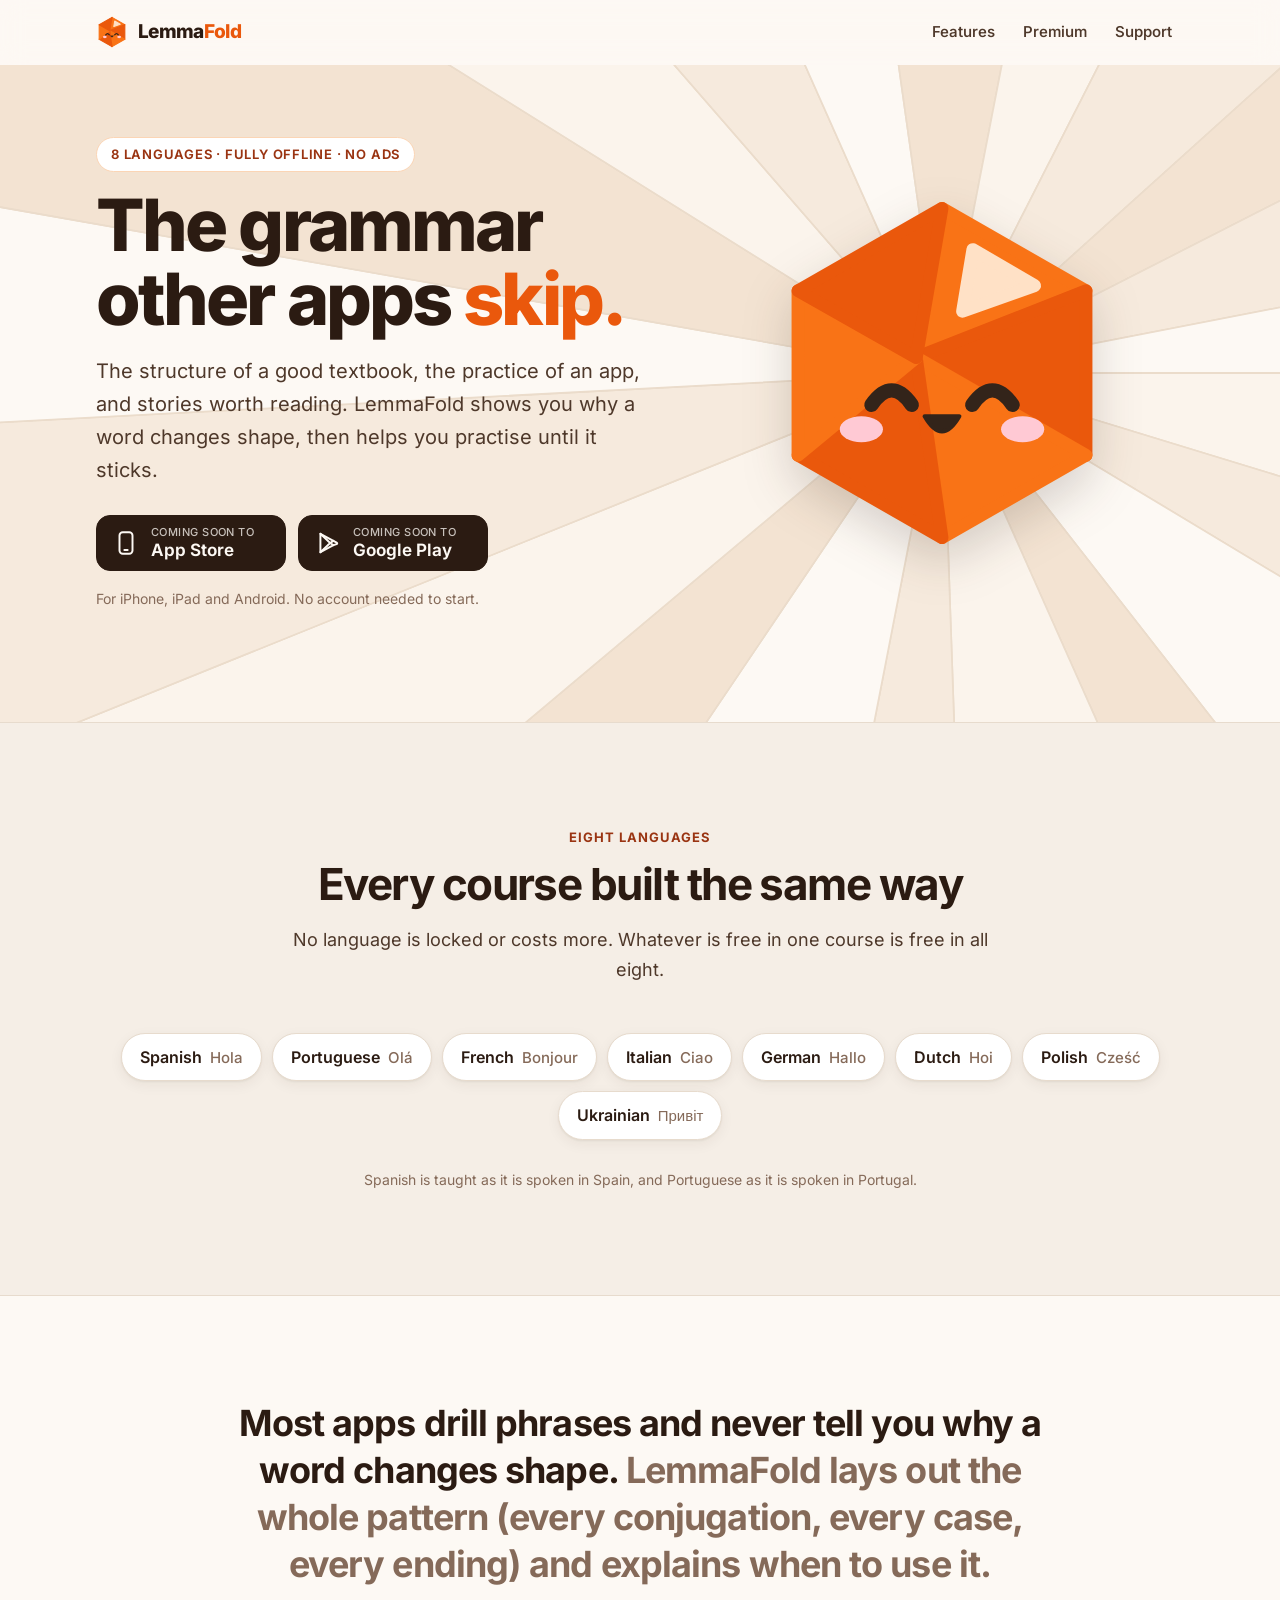
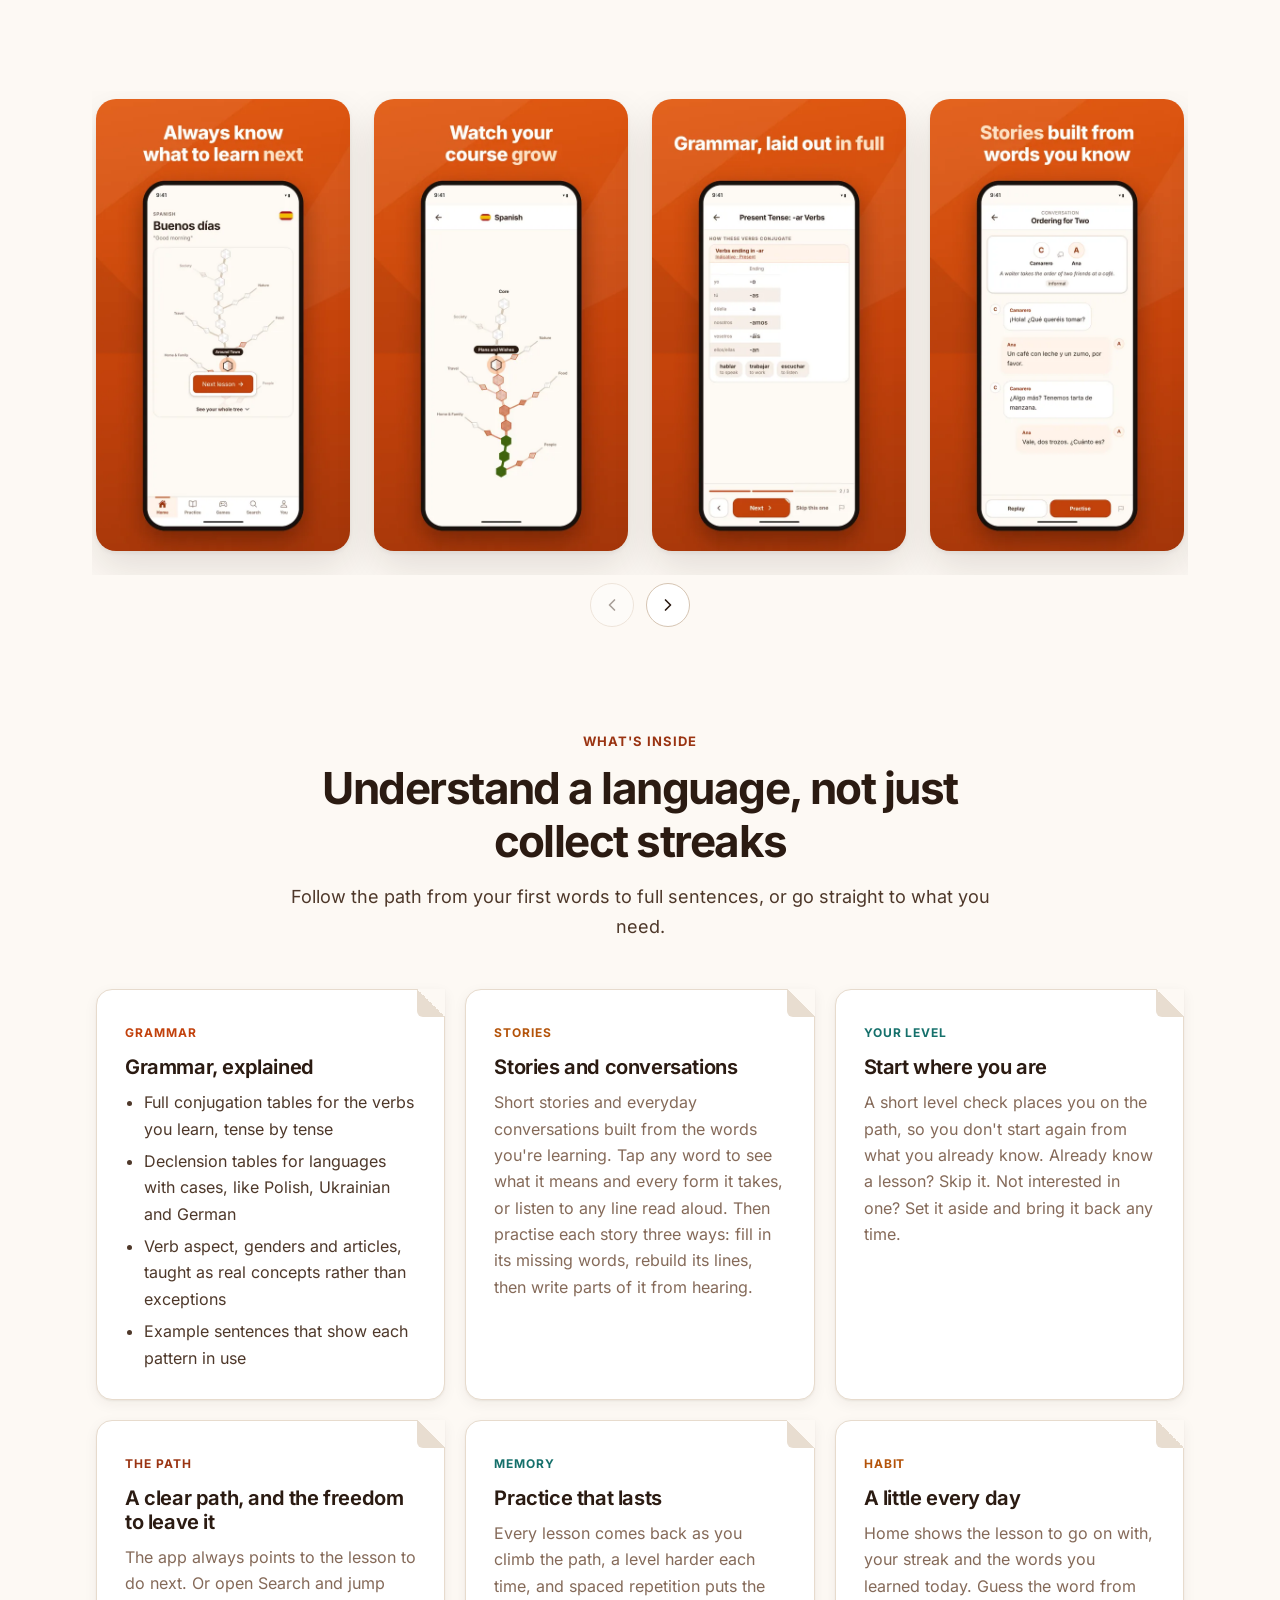
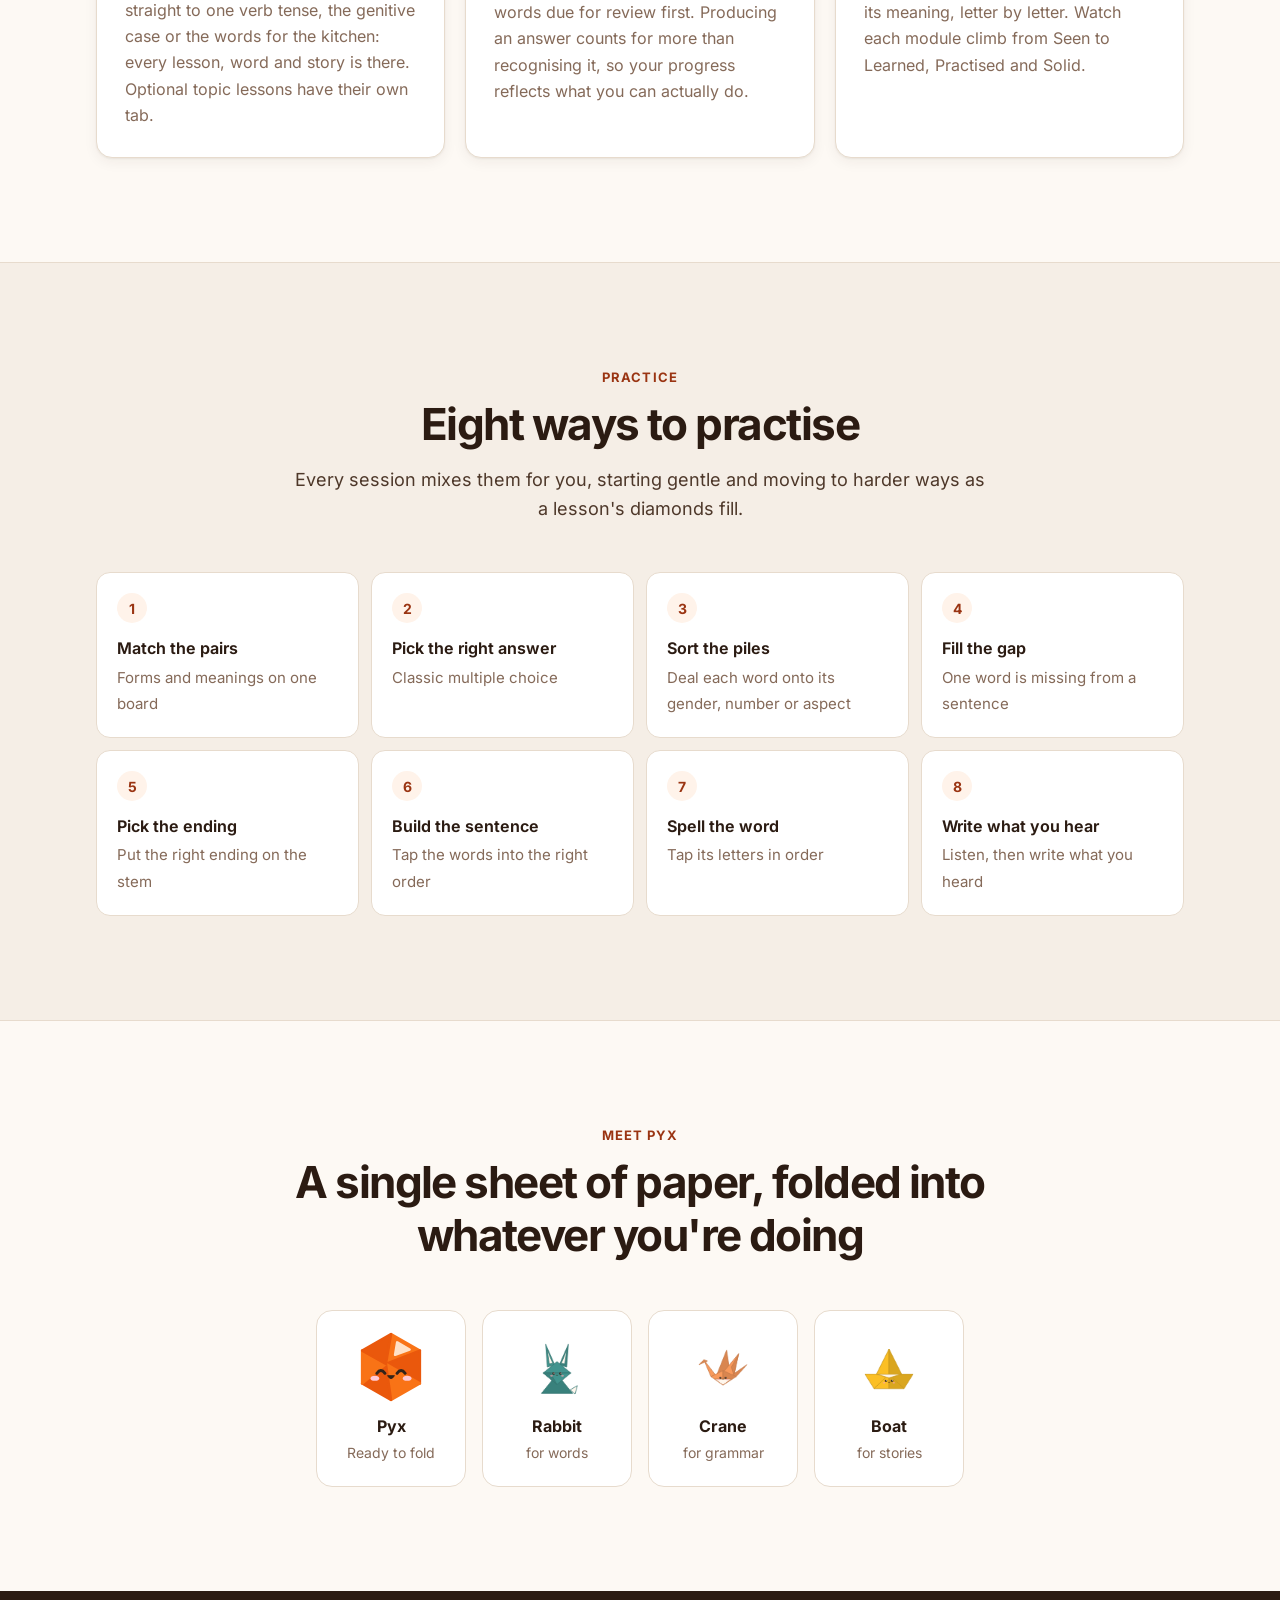
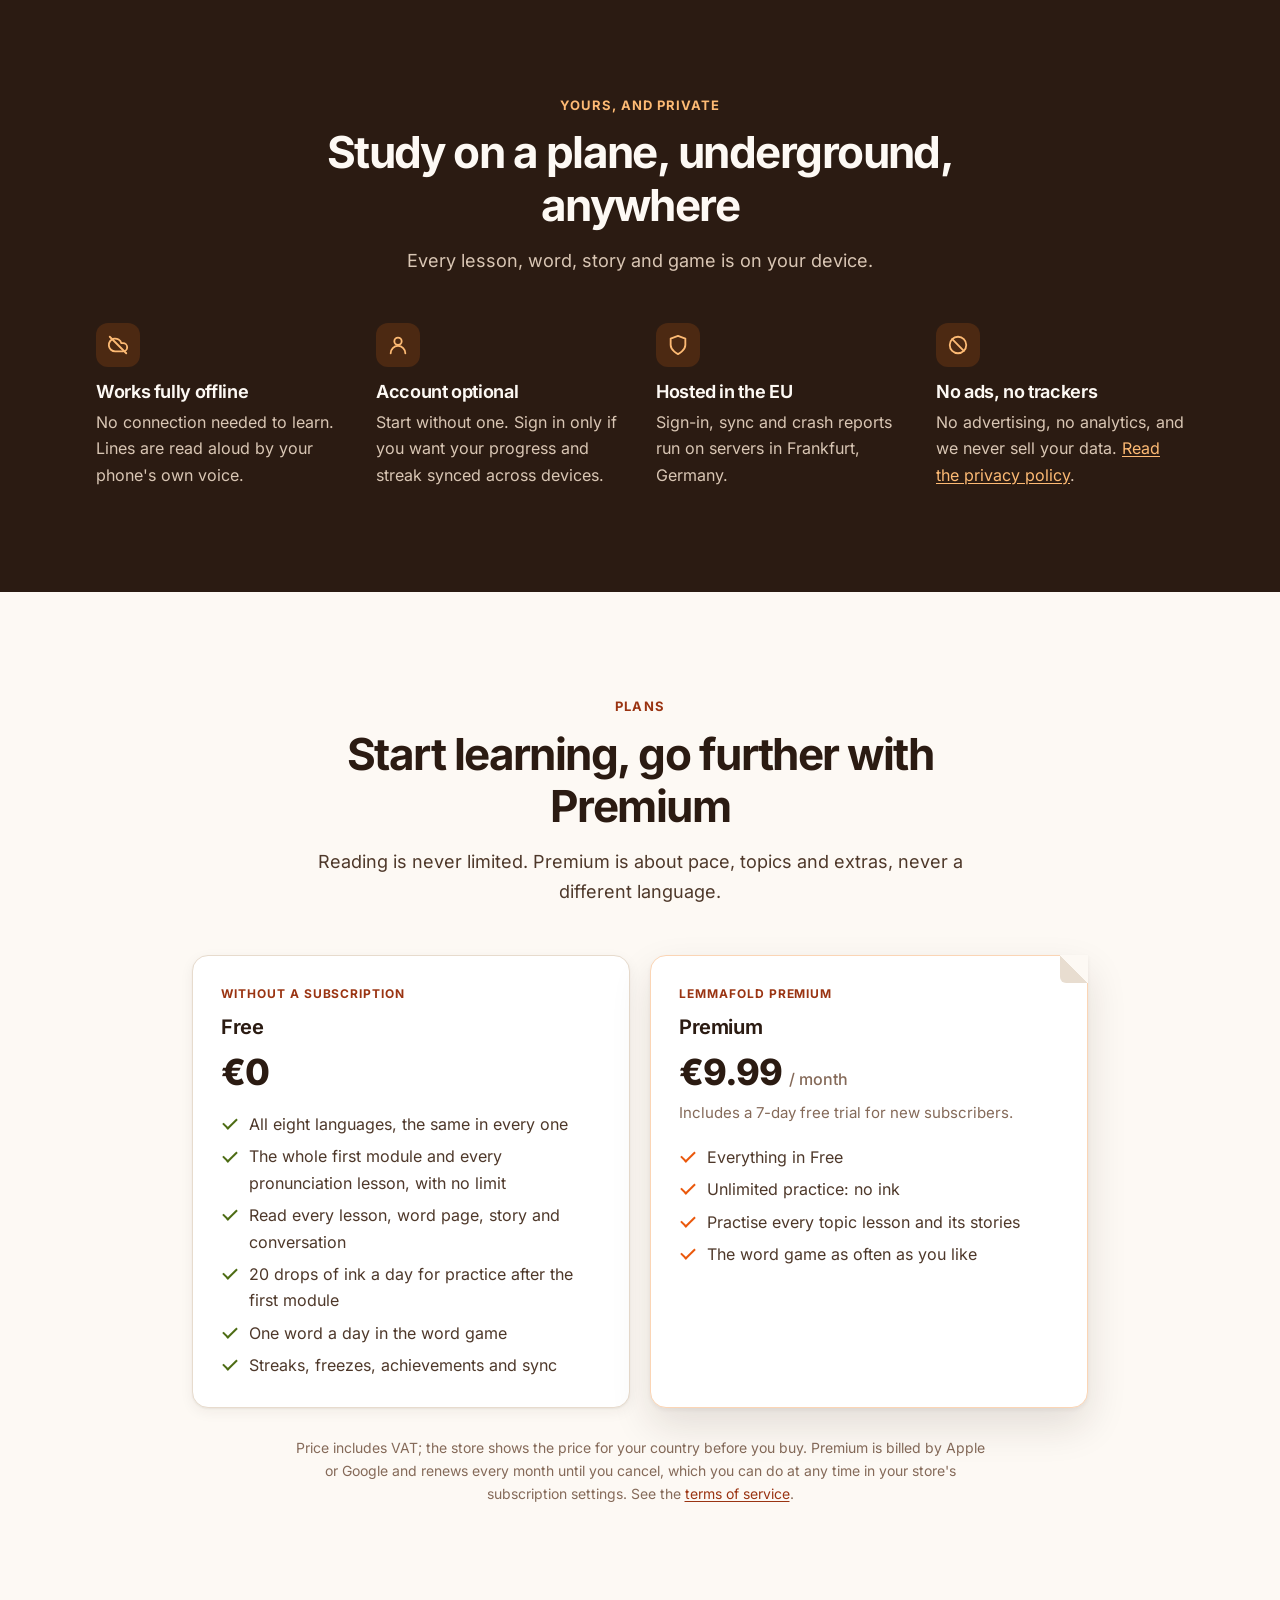
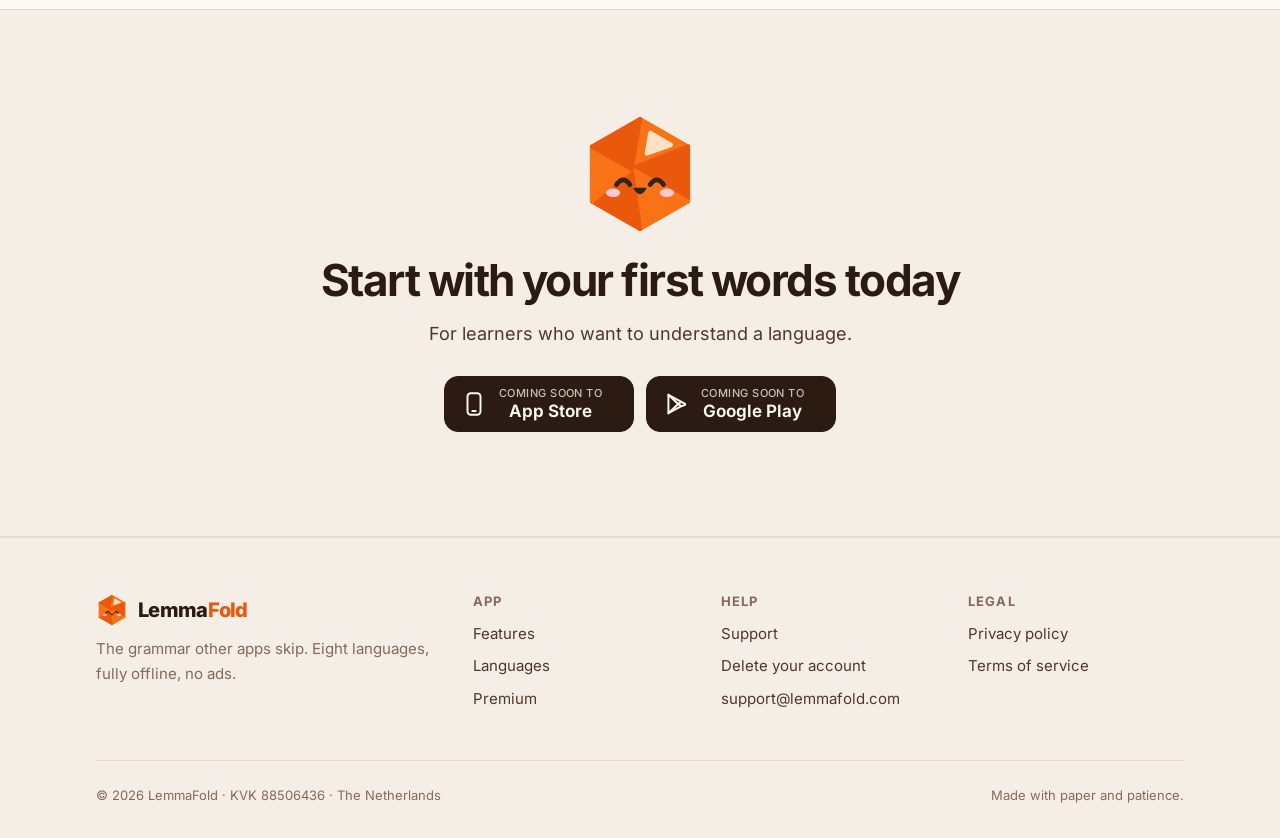
==== commit ebbe0ac0: "chore: update tos and privacy policy" ====
--- a/index.html
+++ b/index.html
@@ -353,7 +353,7 @@
           <p class="small-print">
             Price includes VAT; the store shows the price for your country before you buy. Premium is
             billed by Apple or Google and renews every month until you cancel, which you can do at
-            any time in your store's subscription settings. See the <a href="/terms#subscriptions">terms of use</a>.
+            any time in your store's subscription settings. See the <a href="/terms#premium">terms of service</a>.
           </p>
         </div>
       </section>
@@ -405,7 +405,7 @@
             <h2 id="f-legal">Legal</h2>
             <ul>
               <li><a href="/privacy">Privacy policy</a></li>
-              <li><a href="/terms">Terms of use</a></li>
+              <li><a href="/terms">Terms of service</a></li>
             </ul>
           </nav>
         </div>
